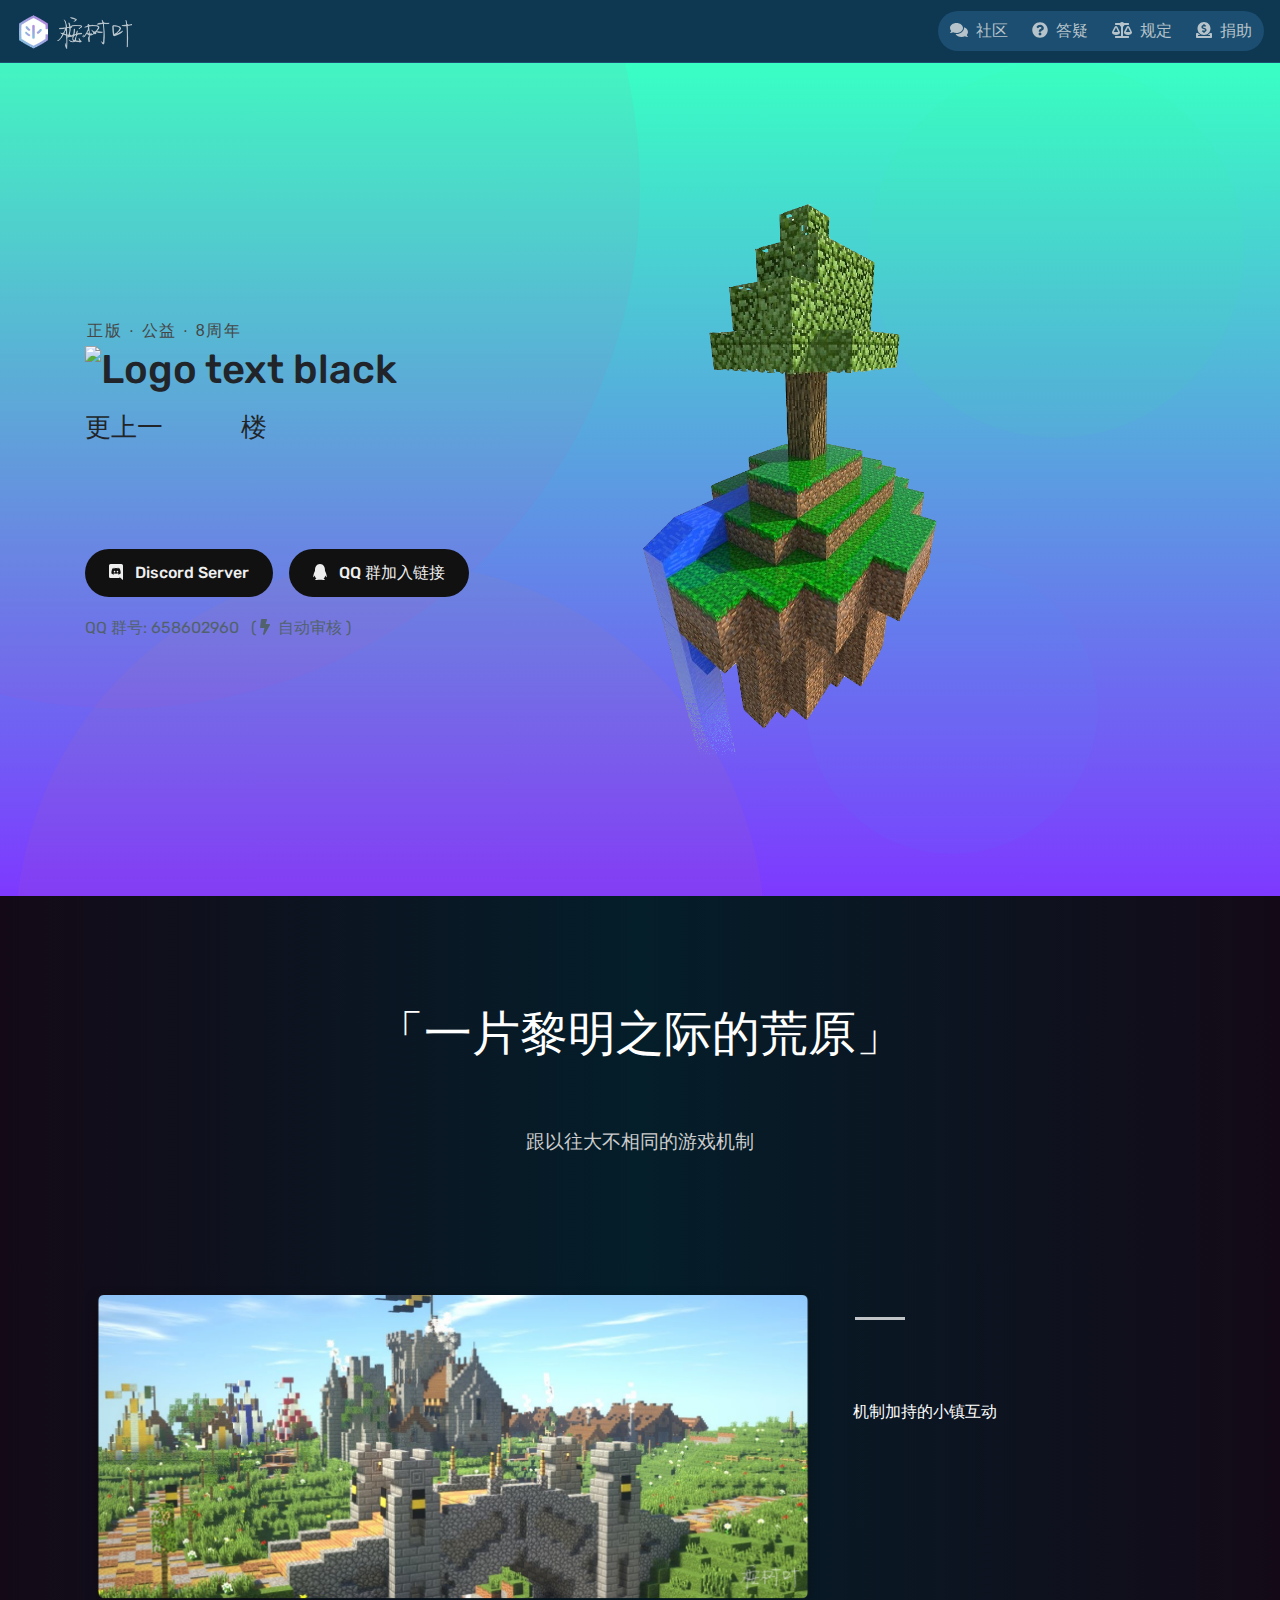
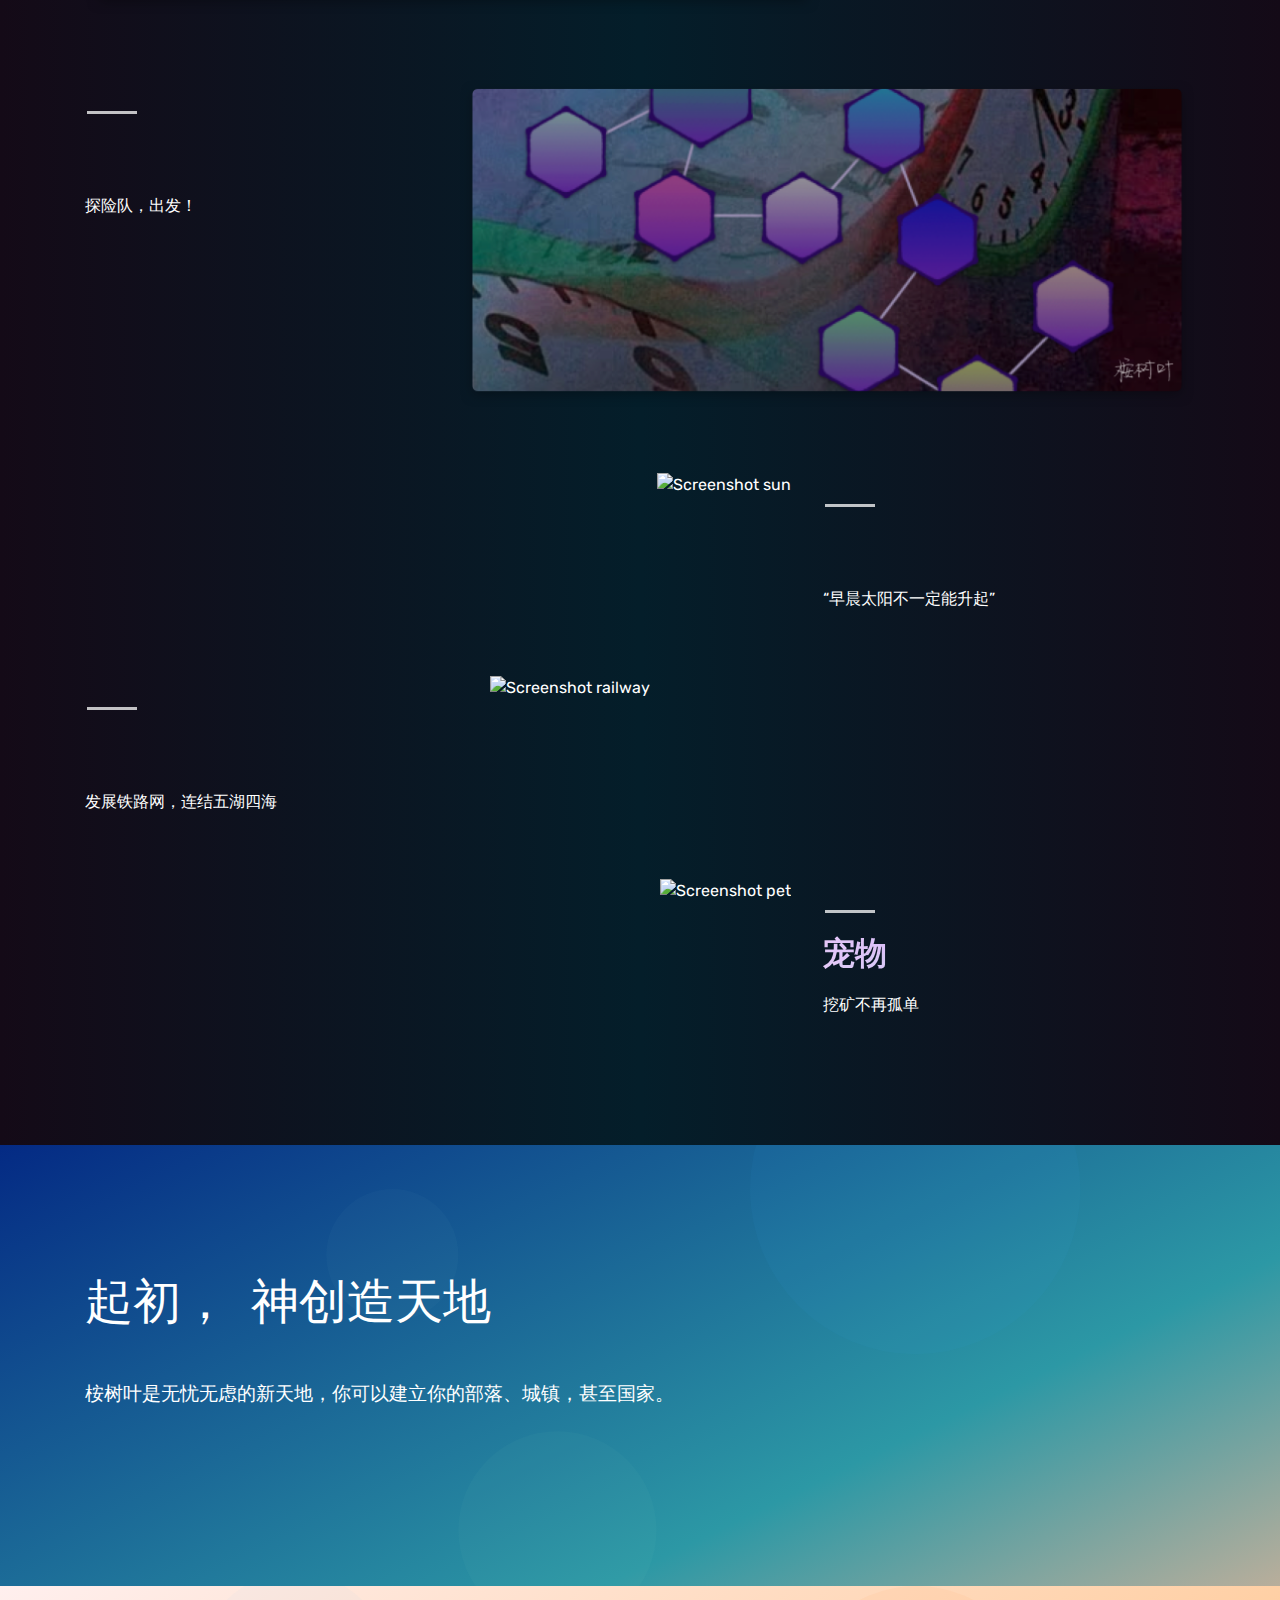
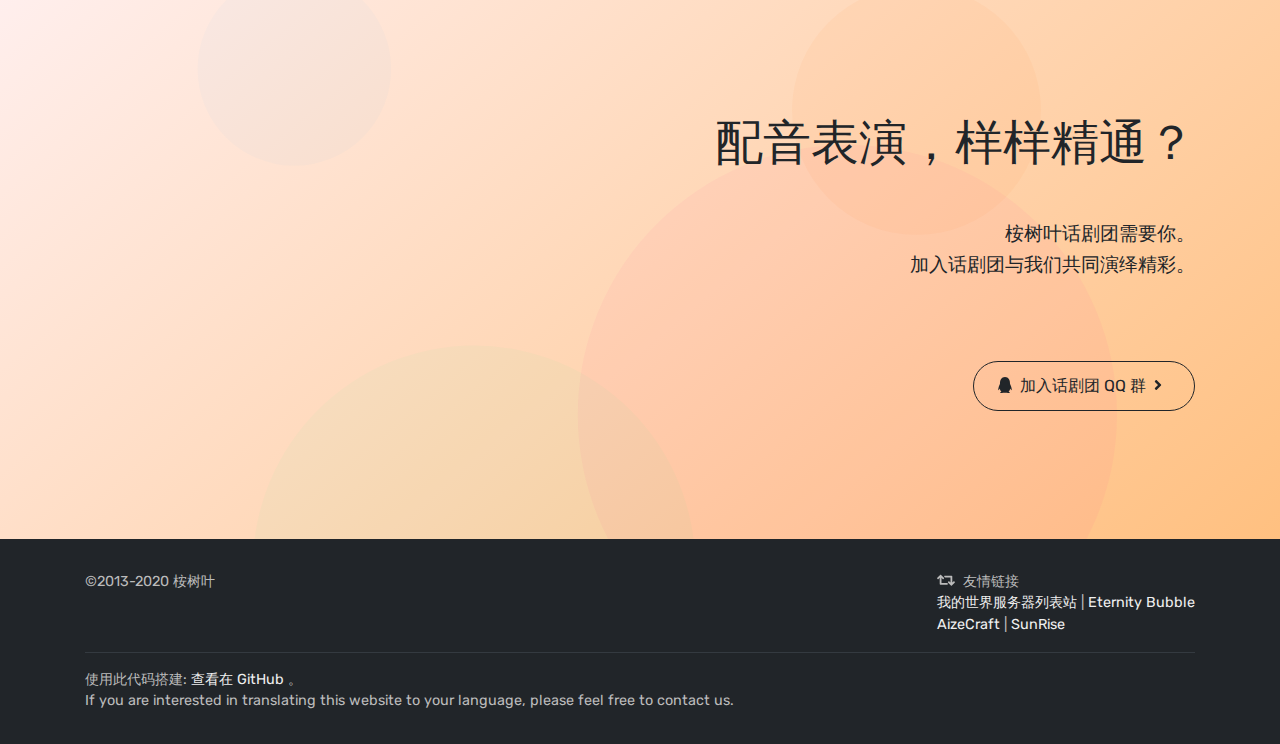
==== index.html @ e13bf334 "Y8S1" ====
<!DOCTYPE html><html><head><meta content="text/html; charset=UTF-8" http-equiv="Content-Type" /><meta charset="utf-8" /><meta content="ie=edge" http-equiv="x-ua-compatible" /><meta content="width=device-width, initial-scale=1, shrink-to-fit=no" name="viewport" /><title>桉树叶Minecraft服务器 - 地球OL - 科技|魔法|生存|正版|公益|老牌</title><link href="https://fonts.loli.net/css?family=Rubik:400,500,700&amp;subset=latin-ext" rel="stylesheet" /><link href="/site.css" rel="stylesheet" /><script src="/assets/javascripts/site.js"></script></head><body class="index"><div id="header"><nav class="navbar navbar-light navbar-expand-sm"><a href="/" class="navbar-brand"><img src="/images/logo_and_text_64.png" alt="Home" /></a><button aria-controls="navbarSupportedContent" aria-expanded="false" aria-label="Toggle navigation" class="navbar-toggler" data-target="#navbarSupportedContent" data-toggle="collapse" type="button"><span class="fas fa-bars"></span></button><div class="collapse navbar-collapse" id="navbarSupportedContent"><ul class="navbar-nav ml-auto"><li class="nav-item"><a href="https://club.eumc.cc/" class="nav-link stressed left"><span class="fas fa-comments"></span>社区</a></li><li class="nav-item"><a href="/help" class="nav-link stressed middle"><span class="fas fa-question-circle"></span>答疑</a></li><li class="nav-item"><a href="/rules" class="nav-link stressed middle"><span class="fas fa-balance-scale"></span>规定</a></li><li class="nav-item"><a href="/donate" class="nav-link stressed right"><span class="fas fa-donate"></span>捐助</a></li></ul></div></nav></div><div id="main"><section class="title"><div class="background"><svg height="100%" viewBox="0 0 1200 800" width="100%"><circle cx="100" cy="120" fill="#ff4294" fill-opacity="0.05" r="500"></circle><circle cx="900" cy="620" fill="#42b0ff" fill-opacity="0.05" r="140"></circle><circle cx="360" cy="840" fill="#ff9142" fill-opacity="0.05" r="360"></circle><circle cx="1000" cy="180" fill="#42ff91" fill-opacity="0.05" r="180"></circle></svg></div><div class="container position-relative"><div class="sample-image"><img src="/images/tree_island.png" alt="图片仅供参考" /></div><div class="small-headline">正版 · 公益 · 8周年</div><h1><img src="/images/logo_text_black.png" width="22%" height="22%" alt="Logo text black" /></h1><p class="sub-headline">更上一<span class="subtitle">「层」</span>楼<br /><span class="subtitle2">令人耳目一新的新世界</span></p><div class="buttons"><a href="https://discord.gg/MwNkXA3" class="dl-btn discord"><span class="fab fa-discord"></span>&nbsp;Discord Server</a><a href="https://jq.qq.com/?_wv=1027&amp;k=5ych0dH" class="dl-btn qq"><span class="fab fa-qq"></span>&nbsp;QQ 群加入链接</a></div><p class="information">QQ 群号: 658602960 &nbsp;&nbsp;(&nbsp;<span class="fas fa-bolt"></span>自动审核&nbsp;)</p></div></section><section class="highlight highlight--feature"><div class="container"><h2>「一片黎明之际的荒原」</h2><p>跟以往大不相同的游戏机制</p><div class="highlight-features"><div class="item item--Pet reversed"><div class="right"><div class="decoration-line"></div><div class="item-name bg-5">城镇文明</div><div class="item-desc">机制加持的小镇互动</div></div><div class="left"><div class="item-img"><img src="/images/Screenshot_Township.png" width="800" alt="Screenshot township" /></div></div></div><div class="item item--TimeZone"><div class="left"><div class="decoration-line"></div><div class="item-name bg-1">层层递进</div><div class="item-desc">探险队，出发！</div></div><div class="right"><div class="item-img"><img src="/images/Screenshot_Layers.png" width="800" alt="Screenshot layers" /></div></div></div><div class="item item--MagicSlimeFun reversed"><div class="right"><div class="decoration-line"></div><div class="item-name bg-4">乱纪元</div><div class="item-desc">“早晨太阳不一定能升起”</div></div><div class="left"><div class="item-img"><img src="/images/Screenshot_Sun.png" width="800" alt="Screenshot sun" /></div></div></div><div class="item item--Railway"><div class="left"><div class="decoration-line"></div><div class="item-name bg-3">交通</div><div class="item-desc">发展铁路网，连结五湖四海</div></div><div class="right"><div class="item-img"><img src="/images/Screenshot_Railway.png" width="800" alt="Screenshot railway" /></div></div></div><div class="item item--Builder reversed"><div class="right"><div class="decoration-line"></div><div class="item-name bg-7">宠物</div><div class="item-desc">挖矿不再孤单</div></div><div class="left"><div class="item-img"><img src="/images/Screenshot_Pet.png" width="800" alt="Screenshot pet" /></div></div></div></div></div></section><section class="highlight highlight--freedom"><div class="background"><svg height="100%" viewBox="0 0 1200 800" width="100%"><circle cx="150" cy="200" fill="#99e1d0" fill-opacity="0.03" r="120"></circle><circle cx="450" cy="700" fill="#99e1d0" fill-opacity="0.04" r="180"></circle><circle cx="1100" cy="80" fill="#42b0ff" fill-opacity="0.05" r="300"></circle></svg></div><div class="container"><div class="content"><h2>起初，&nbsp;&nbsp;神创造天地</h2><p>桉树叶是无忧无虑的新天地，你可以建立你的部落、城镇，甚至国家。</p></div></div></section><section class="highlight highlight--active"><div class="background"><svg height="100%" viewBox="0 0 1200 800" width="100%"><circle cx="100" cy="120" fill="#42b1ff" fill-opacity="0.03" r="140"></circle><circle cx="360" cy="840" fill="#33ff91" fill-opacity="0.04" r="320"></circle><circle cx="900" cy="620" fill="#ff3294" fill-opacity="0.05" r="390"></circle><circle cx="1000" cy="180" fill="#ff9030" fill-opacity="0.06" r="180"></circle></svg></div><div class="container"><div class="content"><h2>配音表演，样样精通？</h2><p>桉树叶话剧团需要你。<br />加入话剧团与我们共同演绎精彩。</p><a href="https://jq.qq.com/?_wv=1027&amp;k=5EUY5FW" class="highlight-link"><span class="fab fa-qq"></span><span class="mr-2">加入话剧团 QQ 群</span><span class="fa fa-angle-right"></span></a></div></div></section><footer><div class="container"><div class="contact mb-2 d-flex justify-content-between"><div class="left"><span>&copy;2013-2020 桉树叶</span></div><div class="right"><span class="fas fa-retweet"></span><span>友情链接</span><br /><a href="https://mclists.cn/">我的世界服务器列表站</a>&nbsp|&nbsp<a href="https://mcebs.cc/">Eternity Bubble</a><br /><a href="https://www.aizecraft.cn/">AizeCraft</a>&nbsp|&nbsp<a href="https://dreaming.red">SunRise</a></div></div><hr /><div class="source">使用此代码搭建:&nbsp;<a href="https://github.com/iina/iina-website">查看在 GitHub</a>&nbsp。</div><div class="contribute">If you are interested in translating this website to your language, please feel free to contact us.</div></div></footer></div></body></html>
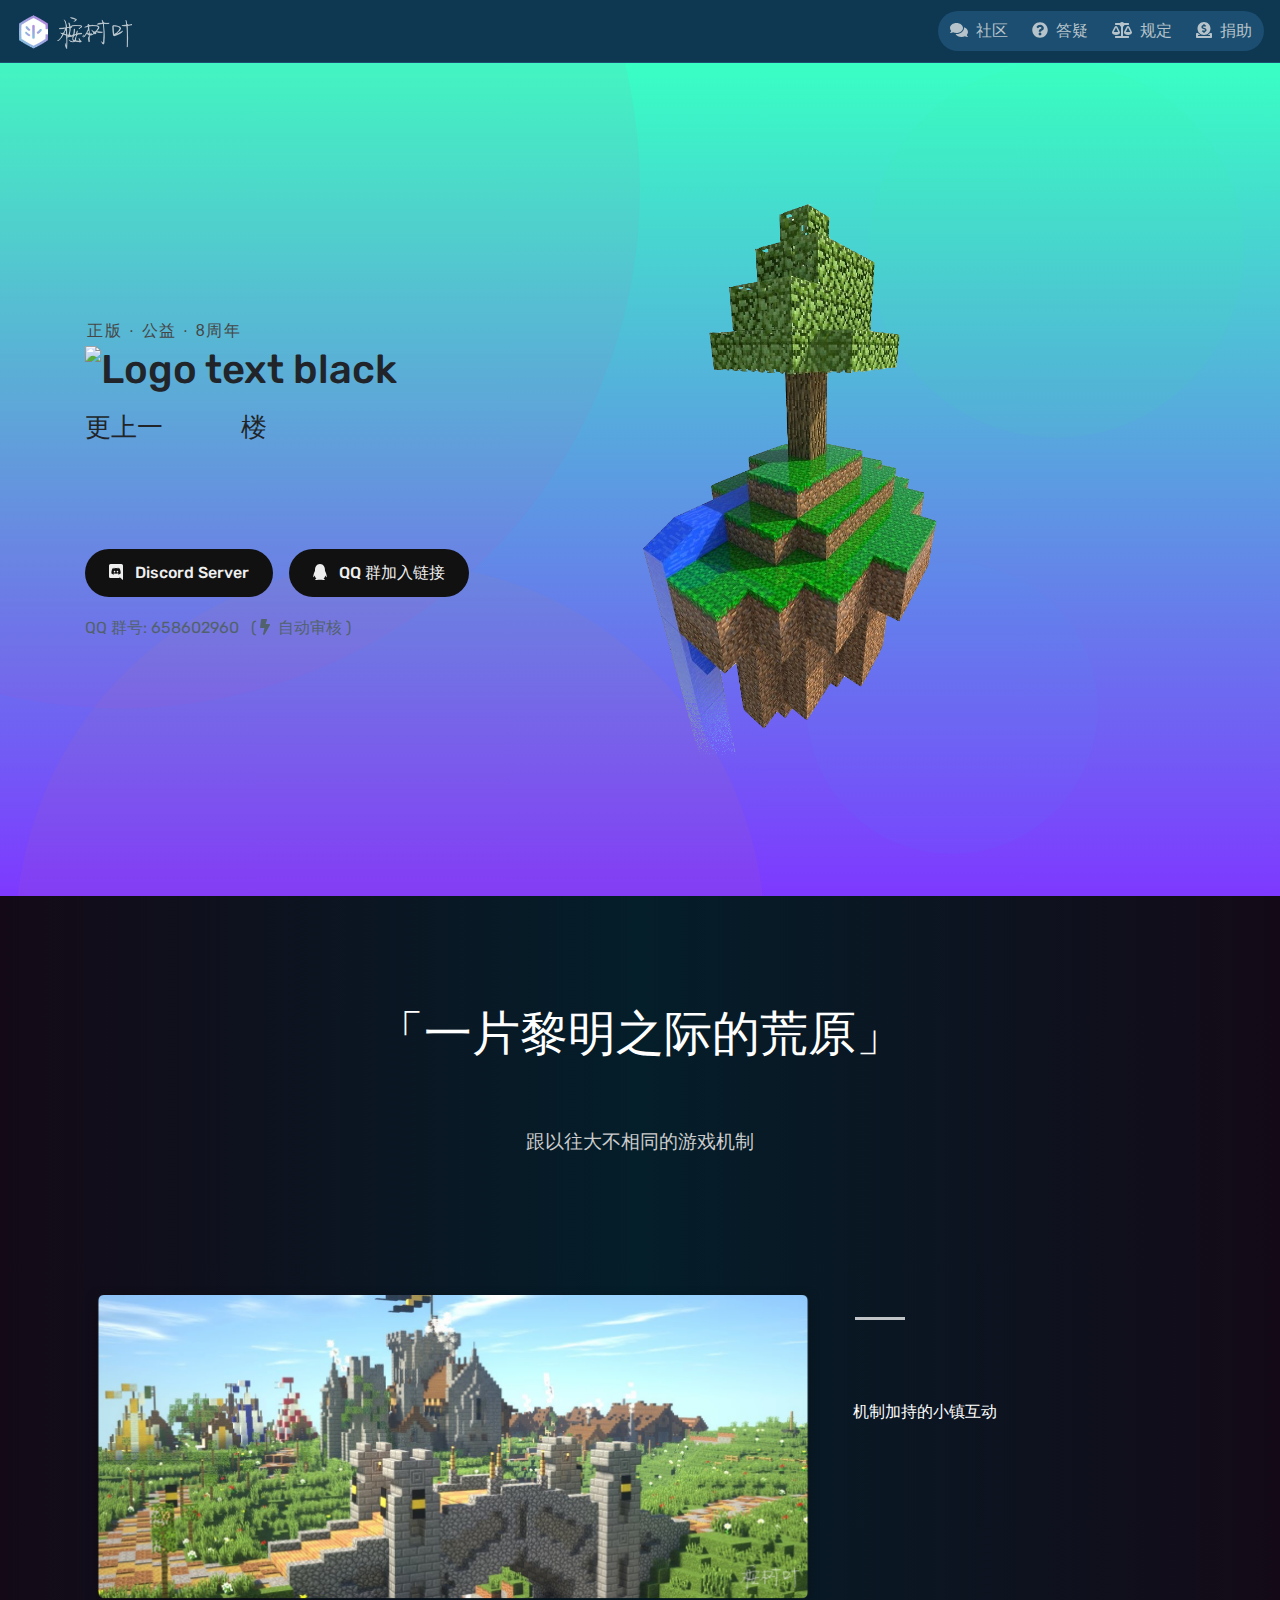
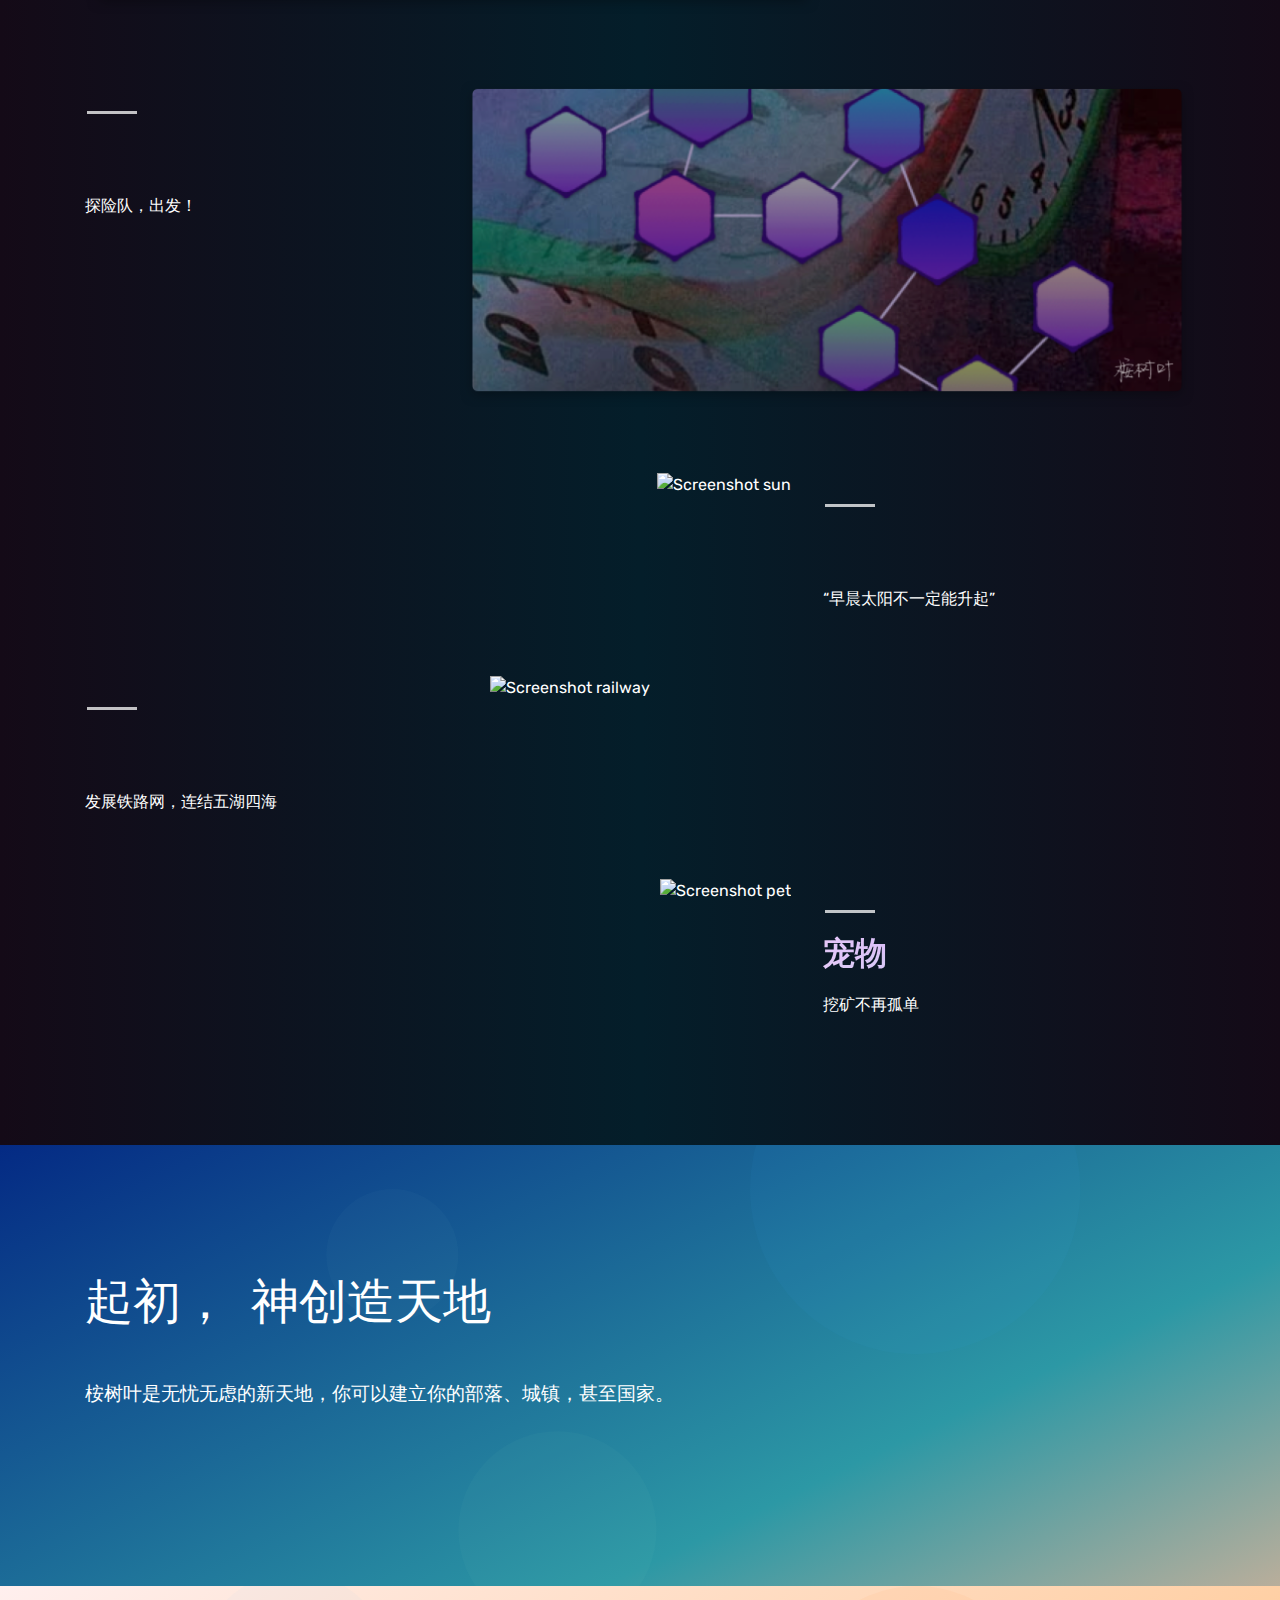
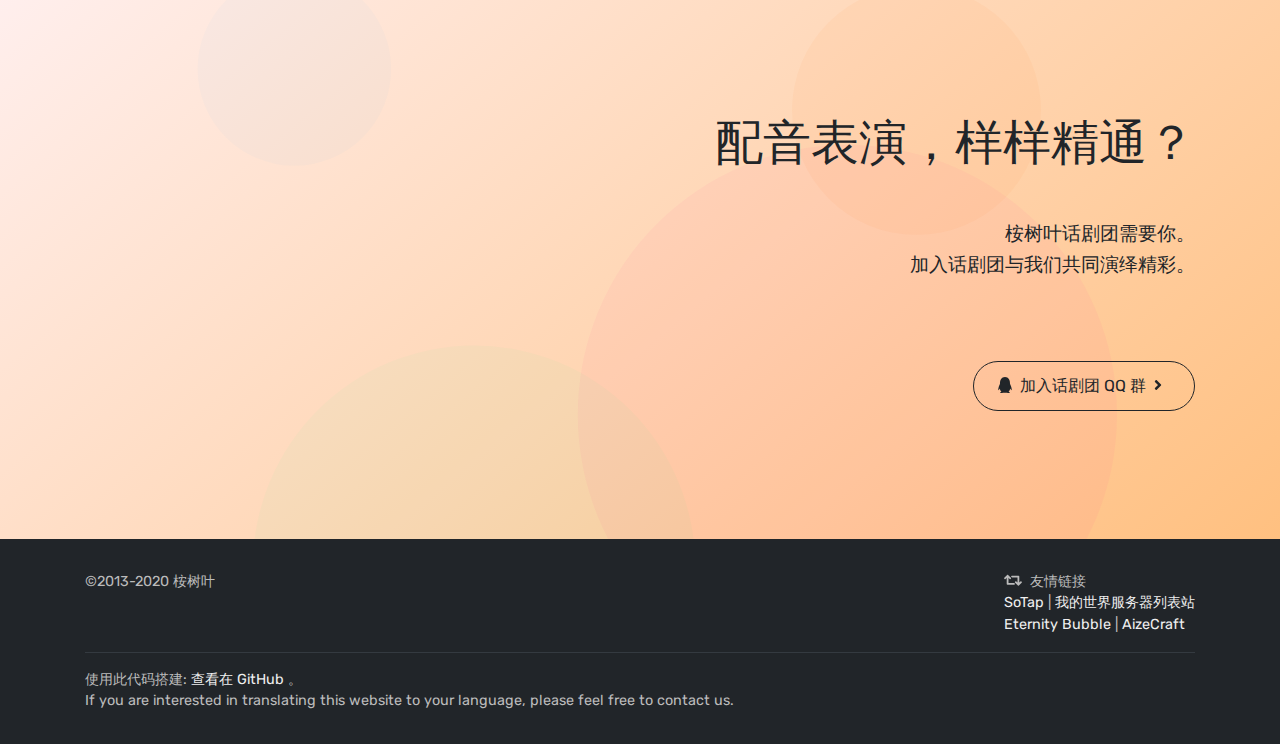
==== commit 5070ba2c: "Update footer" ====
--- a/index.html
+++ b/index.html
@@ -1 +1 @@
-<!DOCTYPE html><html><head><meta content="text/html; charset=UTF-8" http-equiv="Content-Type" /><meta charset="utf-8" /><meta content="ie=edge" http-equiv="x-ua-compatible" /><meta content="width=device-width, initial-scale=1, shrink-to-fit=no" name="viewport" /><title>桉树叶Minecraft服务器 - 地球OL - 科技|魔法|生存|正版|公益|老牌</title><link href="https://fonts.loli.net/css?family=Rubik:400,500,700&amp;subset=latin-ext" rel="stylesheet" /><link href="/site.css" rel="stylesheet" /><script src="/assets/javascripts/site.js"></script></head><body class="index"><div id="header"><nav class="navbar navbar-light navbar-expand-sm"><a href="/" class="navbar-brand"><img src="/images/logo_and_text_64.png" alt="Home" /></a><button aria-controls="navbarSupportedContent" aria-expanded="false" aria-label="Toggle navigation" class="navbar-toggler" data-target="#navbarSupportedContent" data-toggle="collapse" type="button"><span class="fas fa-bars"></span></button><div class="collapse navbar-collapse" id="navbarSupportedContent"><ul class="navbar-nav ml-auto"><li class="nav-item"><a href="https://club.eumc.cc/" class="nav-link stressed left"><span class="fas fa-comments"></span>社区</a></li><li class="nav-item"><a href="/help" class="nav-link stressed middle"><span class="fas fa-question-circle"></span>答疑</a></li><li class="nav-item"><a href="/rules" class="nav-link stressed middle"><span class="fas fa-balance-scale"></span>规定</a></li><li class="nav-item"><a href="/donate" class="nav-link stressed right"><span class="fas fa-donate"></span>捐助</a></li></ul></div></nav></div><div id="main"><section class="title"><div class="background"><svg height="100%" viewBox="0 0 1200 800" width="100%"><circle cx="100" cy="120" fill="#ff4294" fill-opacity="0.05" r="500"></circle><circle cx="900" cy="620" fill="#42b0ff" fill-opacity="0.05" r="140"></circle><circle cx="360" cy="840" fill="#ff9142" fill-opacity="0.05" r="360"></circle><circle cx="1000" cy="180" fill="#42ff91" fill-opacity="0.05" r="180"></circle></svg></div><div class="container position-relative"><div class="sample-image"><img src="/images/tree_island.png" alt="图片仅供参考" /></div><div class="small-headline">正版 · 公益 · 8周年</div><h1><img src="/images/logo_text_black.png" width="22%" height="22%" alt="Logo text black" /></h1><p class="sub-headline">更上一<span class="subtitle">「层」</span>楼<br /><span class="subtitle2">令人耳目一新的新世界</span></p><div class="buttons"><a href="https://discord.gg/MwNkXA3" class="dl-btn discord"><span class="fab fa-discord"></span>&nbsp;Discord Server</a><a href="https://jq.qq.com/?_wv=1027&amp;k=5ych0dH" class="dl-btn qq"><span class="fab fa-qq"></span>&nbsp;QQ 群加入链接</a></div><p class="information">QQ 群号: 658602960 &nbsp;&nbsp;(&nbsp;<span class="fas fa-bolt"></span>自动审核&nbsp;)</p></div></section><section class="highlight highlight--feature"><div class="container"><h2>「一片黎明之际的荒原」</h2><p>跟以往大不相同的游戏机制</p><div class="highlight-features"><div class="item item--Pet reversed"><div class="right"><div class="decoration-line"></div><div class="item-name bg-5">城镇文明</div><div class="item-desc">机制加持的小镇互动</div></div><div class="left"><div class="item-img"><img src="/images/Screenshot_Township.png" width="800" alt="Screenshot township" /></div></div></div><div class="item item--TimeZone"><div class="left"><div class="decoration-line"></div><div class="item-name bg-1">层层递进</div><div class="item-desc">探险队，出发！</div></div><div class="right"><div class="item-img"><img src="/images/Screenshot_Layers.png" width="800" alt="Screenshot layers" /></div></div></div><div class="item item--MagicSlimeFun reversed"><div class="right"><div class="decoration-line"></div><div class="item-name bg-4">乱纪元</div><div class="item-desc">“早晨太阳不一定能升起”</div></div><div class="left"><div class="item-img"><img src="/images/Screenshot_Sun.png" width="800" alt="Screenshot sun" /></div></div></div><div class="item item--Railway"><div class="left"><div class="decoration-line"></div><div class="item-name bg-3">交通</div><div class="item-desc">发展铁路网，连结五湖四海</div></div><div class="right"><div class="item-img"><img src="/images/Screenshot_Railway.png" width="800" alt="Screenshot railway" /></div></div></div><div class="item item--Builder reversed"><div class="right"><div class="decoration-line"></div><div class="item-name bg-7">宠物</div><div class="item-desc">挖矿不再孤单</div></div><div class="left"><div class="item-img"><img src="/images/Screenshot_Pet.png" width="800" alt="Screenshot pet" /></div></div></div></div></div></section><section class="highlight highlight--freedom"><div class="background"><svg height="100%" viewBox="0 0 1200 800" width="100%"><circle cx="150" cy="200" fill="#99e1d0" fill-opacity="0.03" r="120"></circle><circle cx="450" cy="700" fill="#99e1d0" fill-opacity="0.04" r="180"></circle><circle cx="1100" cy="80" fill="#42b0ff" fill-opacity="0.05" r="300"></circle></svg></div><div class="container"><div class="content"><h2>起初，&nbsp;&nbsp;神创造天地</h2><p>桉树叶是无忧无虑的新天地，你可以建立你的部落、城镇，甚至国家。</p></div></div></section><section class="highlight highlight--active"><div class="background"><svg height="100%" viewBox="0 0 1200 800" width="100%"><circle cx="100" cy="120" fill="#42b1ff" fill-opacity="0.03" r="140"></circle><circle cx="360" cy="840" fill="#33ff91" fill-opacity="0.04" r="320"></circle><circle cx="900" cy="620" fill="#ff3294" fill-opacity="0.05" r="390"></circle><circle cx="1000" cy="180" fill="#ff9030" fill-opacity="0.06" r="180"></circle></svg></div><div class="container"><div class="content"><h2>配音表演，样样精通？</h2><p>桉树叶话剧团需要你。<br />加入话剧团与我们共同演绎精彩。</p><a href="https://jq.qq.com/?_wv=1027&amp;k=5EUY5FW" class="highlight-link"><span class="fab fa-qq"></span><span class="mr-2">加入话剧团 QQ 群</span><span class="fa fa-angle-right"></span></a></div></div></section><footer><div class="container"><div class="contact mb-2 d-flex justify-content-between"><div class="left"><span>&copy;2013-2020 桉树叶</span></div><div class="right"><span class="fas fa-retweet"></span><span>友情链接</span><br /><a href="https://mclists.cn/">我的世界服务器列表站</a>&nbsp|&nbsp<a href="https://mcebs.cc/">Eternity Bubble</a><br /><a href="https://www.aizecraft.cn/">AizeCraft</a>&nbsp|&nbsp<a href="https://dreaming.red">SunRise</a></div></div><hr /><div class="source">使用此代码搭建:&nbsp;<a href="https://github.com/iina/iina-website">查看在 GitHub</a>&nbsp。</div><div class="contribute">If you are interested in translating this website to your language, please feel free to contact us.</div></div></footer></div></body></html>+<!DOCTYPE html><html><head><meta content="text/html; charset=UTF-8" http-equiv="Content-Type" /><meta charset="utf-8" /><meta content="ie=edge" http-equiv="x-ua-compatible" /><meta content="width=device-width, initial-scale=1, shrink-to-fit=no" name="viewport" /><title>桉树叶Minecraft服务器 - 更上一「层」楼 - 城镇|生存|正版|公益|老牌</title><link href="https://fonts.loli.net/css?family=Rubik:400,500,700&amp;subset=latin-ext" rel="stylesheet" /><link href="/site.css" rel="stylesheet" /><script src="/assets/javascripts/site.js"></script></head><body class="index"><div id="header"><nav class="navbar navbar-light navbar-expand-sm"><a href="/" class="navbar-brand"><img src="/images/logo_and_text_64.png" alt="Home" /></a><button aria-controls="navbarSupportedContent" aria-expanded="false" aria-label="Toggle navigation" class="navbar-toggler" data-target="#navbarSupportedContent" data-toggle="collapse" type="button"><span class="fas fa-bars"></span></button><div class="collapse navbar-collapse" id="navbarSupportedContent"><ul class="navbar-nav ml-auto"><li class="nav-item"><a href="https://club.eumc.cc/" class="nav-link stressed left"><span class="fas fa-comments"></span>社区</a></li><li class="nav-item"><a href="/help" class="nav-link stressed middle"><span class="fas fa-question-circle"></span>答疑</a></li><li class="nav-item"><a href="/rules" class="nav-link stressed middle"><span class="fas fa-balance-scale"></span>规定</a></li><li class="nav-item"><a href="/donate" class="nav-link stressed right"><span class="fas fa-donate"></span>捐助</a></li></ul></div></nav></div><div id="main"><section class="title"><div class="background"><svg height="100%" viewBox="0 0 1200 800" width="100%"><circle cx="100" cy="120" fill="#ff4294" fill-opacity="0.05" r="500"></circle><circle cx="900" cy="620" fill="#42b0ff" fill-opacity="0.05" r="140"></circle><circle cx="360" cy="840" fill="#ff9142" fill-opacity="0.05" r="360"></circle><circle cx="1000" cy="180" fill="#42ff91" fill-opacity="0.05" r="180"></circle></svg></div><div class="container position-relative"><div class="sample-image"><img src="/images/tree_island.png" alt="图片仅供参考" /></div><div class="small-headline">正版 · 公益 · 8周年</div><h1><img src="/images/logo_text_black.png" width="22%" height="22%" alt="Logo text black" /></h1><p class="sub-headline">更上一<span class="subtitle">「层」</span>楼<br /><span class="subtitle2">令人耳目一新的新世界</span></p><div class="buttons"><a href="https://discord.gg/MwNkXA3" class="dl-btn discord"><span class="fab fa-discord"></span>&nbsp;Discord Server</a><a href="https://jq.qq.com/?_wv=1027&amp;k=5ych0dH" class="dl-btn qq"><span class="fab fa-qq"></span>&nbsp;QQ 群加入链接</a></div><p class="information">QQ 群号: 658602960 &nbsp;&nbsp;(&nbsp;<span class="fas fa-bolt"></span>自动审核&nbsp;)</p></div></section><section class="highlight highlight--feature"><div class="container"><h2>「一片黎明之际的荒原」</h2><p>跟以往大不相同的游戏机制</p><div class="highlight-features"><div class="item item--Pet reversed"><div class="right"><div class="decoration-line"></div><div class="item-name bg-5">城镇文明</div><div class="item-desc">机制加持的小镇互动</div></div><div class="left"><div class="item-img"><img src="/images/Screenshot_Township.png" width="800" alt="Screenshot township" /></div></div></div><div class="item item--TimeZone"><div class="left"><div class="decoration-line"></div><div class="item-name bg-1">层层递进</div><div class="item-desc">探险队，出发！</div></div><div class="right"><div class="item-img"><img src="/images/Screenshot_Layers.png" width="800" alt="Screenshot layers" /></div></div></div><div class="item item--MagicSlimeFun reversed"><div class="right"><div class="decoration-line"></div><div class="item-name bg-4">乱纪元</div><div class="item-desc">“早晨太阳不一定能升起”</div></div><div class="left"><div class="item-img"><img src="/images/Screenshot_Sun.png" width="800" alt="Screenshot sun" /></div></div></div><div class="item item--Railway"><div class="left"><div class="decoration-line"></div><div class="item-name bg-3">交通</div><div class="item-desc">发展铁路网，连结五湖四海</div></div><div class="right"><div class="item-img"><img src="/images/Screenshot_Railway.png" width="800" alt="Screenshot railway" /></div></div></div><div class="item item--Builder reversed"><div class="right"><div class="decoration-line"></div><div class="item-name bg-7">宠物</div><div class="item-desc">挖矿不再孤单</div></div><div class="left"><div class="item-img"><img src="/images/Screenshot_Pet.png" width="800" alt="Screenshot pet" /></div></div></div></div></div></section><section class="highlight highlight--freedom"><div class="background"><svg height="100%" viewBox="0 0 1200 800" width="100%"><circle cx="150" cy="200" fill="#99e1d0" fill-opacity="0.03" r="120"></circle><circle cx="450" cy="700" fill="#99e1d0" fill-opacity="0.04" r="180"></circle><circle cx="1100" cy="80" fill="#42b0ff" fill-opacity="0.05" r="300"></circle></svg></div><div class="container"><div class="content"><h2>起初，&nbsp;&nbsp;神创造天地</h2><p>桉树叶是无忧无虑的新天地，你可以建立你的部落、城镇，甚至国家。</p></div></div></section><section class="highlight highlight--active"><div class="background"><svg height="100%" viewBox="0 0 1200 800" width="100%"><circle cx="100" cy="120" fill="#42b1ff" fill-opacity="0.03" r="140"></circle><circle cx="360" cy="840" fill="#33ff91" fill-opacity="0.04" r="320"></circle><circle cx="900" cy="620" fill="#ff3294" fill-opacity="0.05" r="390"></circle><circle cx="1000" cy="180" fill="#ff9030" fill-opacity="0.06" r="180"></circle></svg></div><div class="container"><div class="content"><h2>配音表演，样样精通？</h2><p>桉树叶话剧团需要你。<br />加入话剧团与我们共同演绎精彩。</p><a href="https://jq.qq.com/?_wv=1027&amp;k=5EUY5FW" class="highlight-link"><span class="fab fa-qq"></span><span class="mr-2">加入话剧团 QQ 群</span><span class="fa fa-angle-right"></span></a></div></div></section><footer><div class="container"><div class="contact mb-2 d-flex justify-content-between"><div class="left"><span>&copy;2013-2020 桉树叶</span></div><div class="right"><span class="fas fa-retweet"></span><span>友情链接</span><br /><a href="https://sotap.org/">SoTap</a>&nbsp|&nbsp<a href="https://mclists.cn/">我的世界服务器列表站</a><br /><a href="https://mcebs.cc/">Eternity Bubble</a>&nbsp|&nbsp<a href="https://www.aizecraft.cn/">AizeCraft</a></div></div><hr /><div class="source">使用此代码搭建:&nbsp;<a href="https://github.com/iina/iina-website">查看在 GitHub</a>&nbsp。</div><div class="contribute">If you are interested in translating this website to your language, please feel free to contact us.</div></div></footer></div></body></html>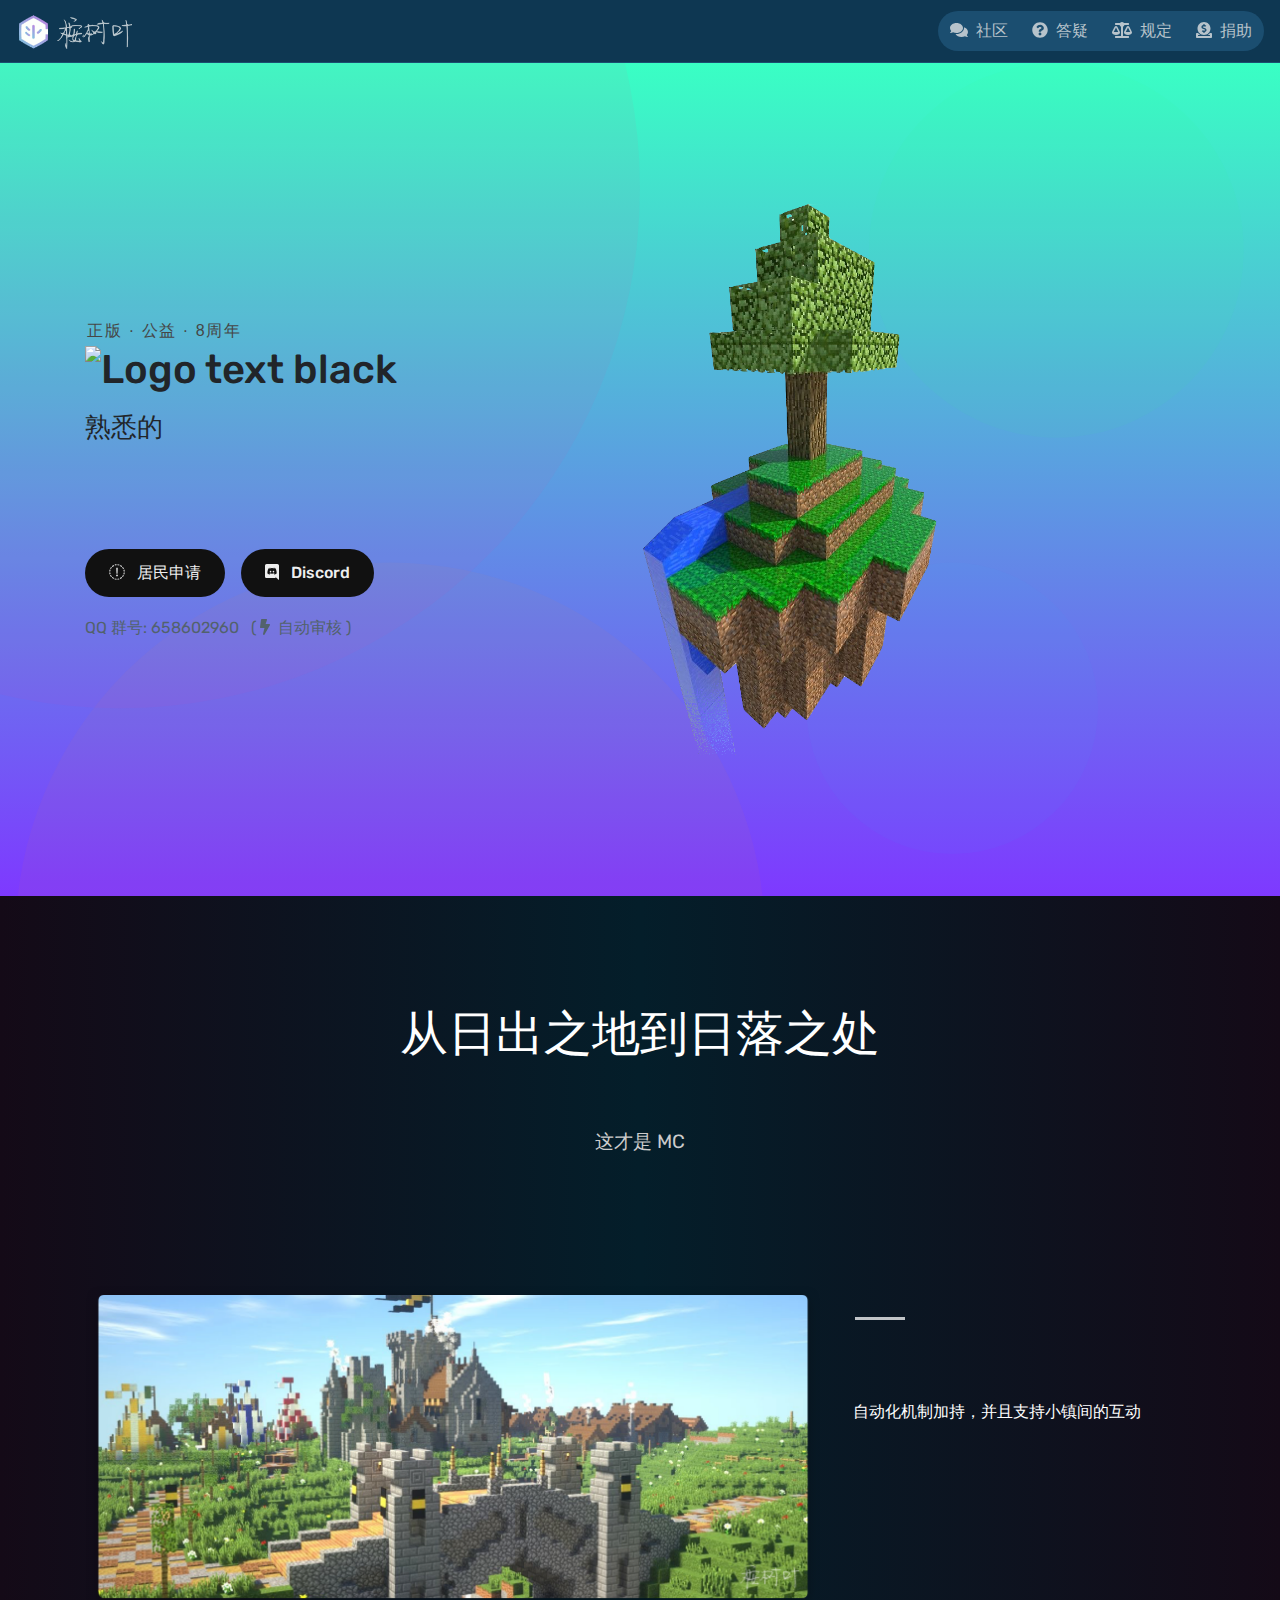
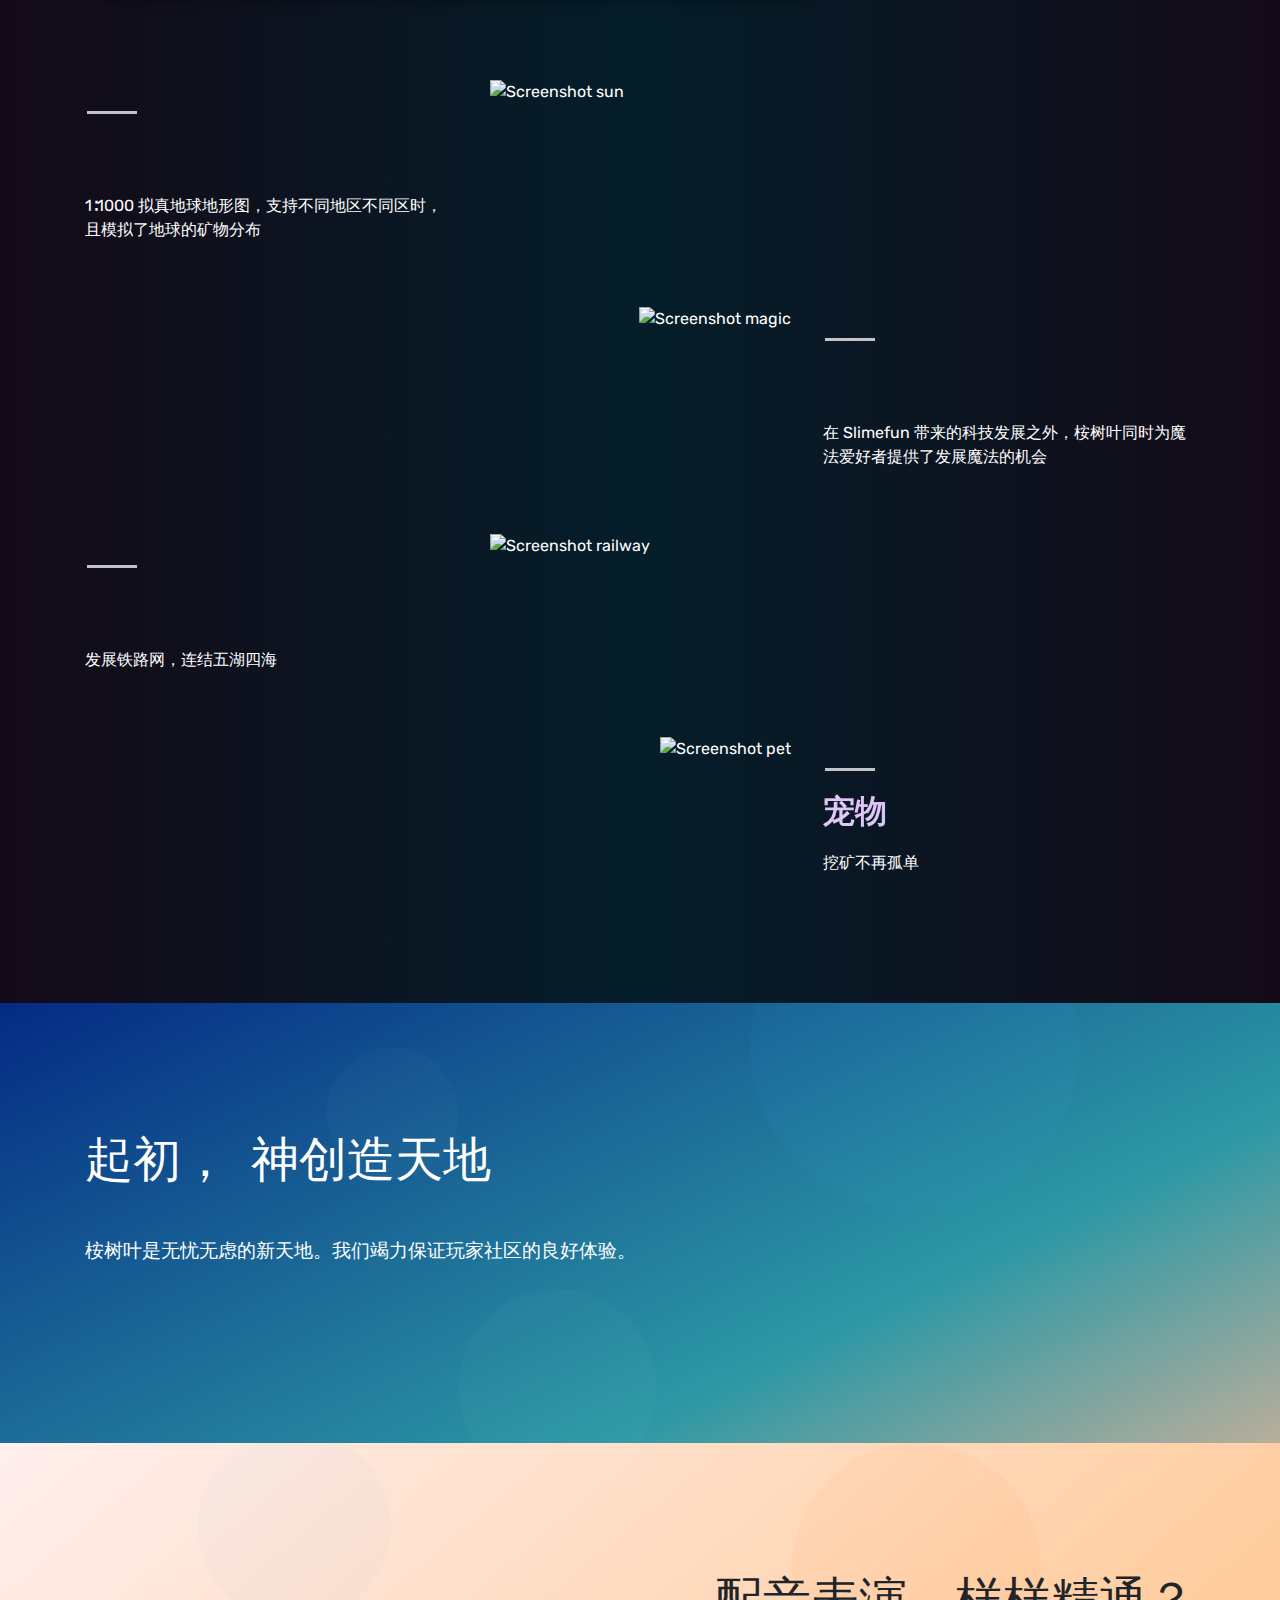
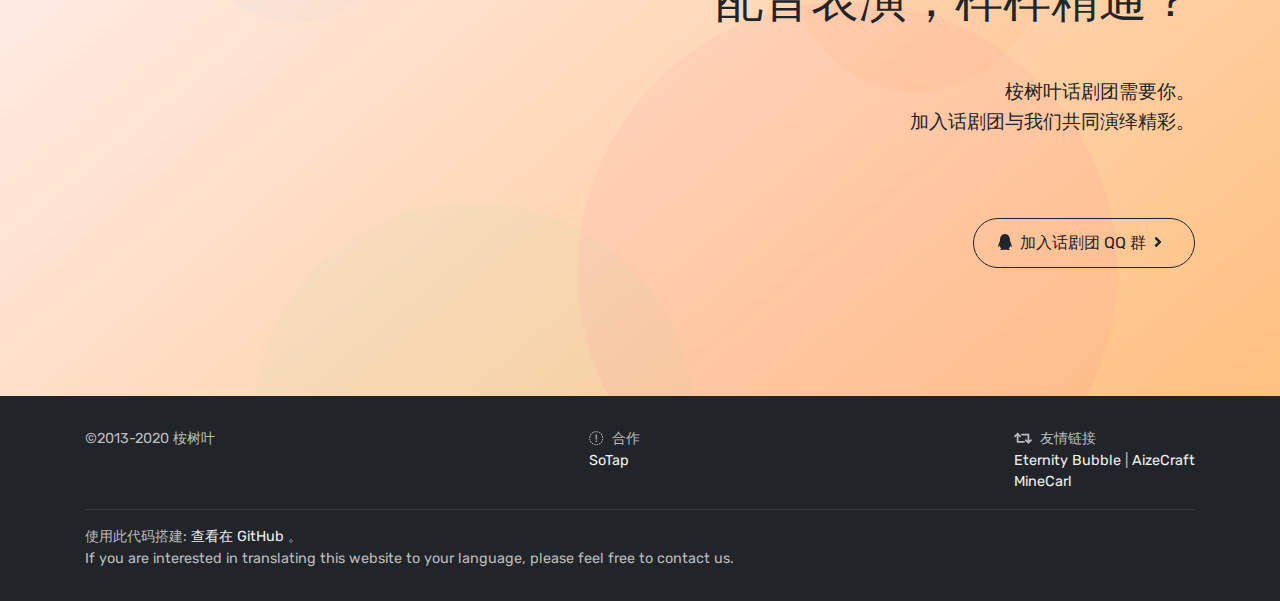
==== commit 56350250: "Update rules" ====
--- a/index.html
+++ b/index.html
@@ -1 +1 @@
-<!DOCTYPE html><html><head><meta content="text/html; charset=UTF-8" http-equiv="Content-Type" /><meta charset="utf-8" /><meta content="ie=edge" http-equiv="x-ua-compatible" /><meta content="width=device-width, initial-scale=1, shrink-to-fit=no" name="viewport" /><title>桉树叶Minecraft服务器 - 更上一「层」楼 - 城镇|生存|正版|公益|老牌</title><link href="https://fonts.loli.net/css?family=Rubik:400,500,700&amp;subset=latin-ext" rel="stylesheet" /><link href="/site.css" rel="stylesheet" /><script src="/assets/javascripts/site.js"></script></head><body class="index"><div id="header"><nav class="navbar navbar-light navbar-expand-sm"><a href="/" class="navbar-brand"><img src="/images/logo_and_text_64.png" alt="Home" /></a><button aria-controls="navbarSupportedContent" aria-expanded="false" aria-label="Toggle navigation" class="navbar-toggler" data-target="#navbarSupportedContent" data-toggle="collapse" type="button"><span class="fas fa-bars"></span></button><div class="collapse navbar-collapse" id="navbarSupportedContent"><ul class="navbar-nav ml-auto"><li class="nav-item"><a href="https://club.eumc.cc/" class="nav-link stressed left"><span class="fas fa-comments"></span>社区</a></li><li class="nav-item"><a href="/help" class="nav-link stressed middle"><span class="fas fa-question-circle"></span>答疑</a></li><li class="nav-item"><a href="/rules" class="nav-link stressed middle"><span class="fas fa-balance-scale"></span>规定</a></li><li class="nav-item"><a href="/donate" class="nav-link stressed right"><span class="fas fa-donate"></span>捐助</a></li></ul></div></nav></div><div id="main"><section class="title"><div class="background"><svg height="100%" viewBox="0 0 1200 800" width="100%"><circle cx="100" cy="120" fill="#ff4294" fill-opacity="0.05" r="500"></circle><circle cx="900" cy="620" fill="#42b0ff" fill-opacity="0.05" r="140"></circle><circle cx="360" cy="840" fill="#ff9142" fill-opacity="0.05" r="360"></circle><circle cx="1000" cy="180" fill="#42ff91" fill-opacity="0.05" r="180"></circle></svg></div><div class="container position-relative"><div class="sample-image"><img src="/images/tree_island.png" alt="图片仅供参考" /></div><div class="small-headline">正版 · 公益 · 8周年</div><h1><img src="/images/logo_text_black.png" width="22%" height="22%" alt="Logo text black" /></h1><p class="sub-headline">更上一<span class="subtitle">「层」</span>楼<br /><span class="subtitle2">令人耳目一新的新世界</span></p><div class="buttons"><a href="https://discord.gg/MwNkXA3" class="dl-btn discord"><span class="fab fa-discord"></span>&nbsp;Discord Server</a><a href="https://jq.qq.com/?_wv=1027&amp;k=5ych0dH" class="dl-btn qq"><span class="fab fa-qq"></span>&nbsp;QQ 群加入链接</a></div><p class="information">QQ 群号: 658602960 &nbsp;&nbsp;(&nbsp;<span class="fas fa-bolt"></span>自动审核&nbsp;)</p></div></section><section class="highlight highlight--feature"><div class="container"><h2>「一片黎明之际的荒原」</h2><p>跟以往大不相同的游戏机制</p><div class="highlight-features"><div class="item item--Pet reversed"><div class="right"><div class="decoration-line"></div><div class="item-name bg-5">城镇文明</div><div class="item-desc">机制加持的小镇互动</div></div><div class="left"><div class="item-img"><img src="/images/Screenshot_Township.png" width="800" alt="Screenshot township" /></div></div></div><div class="item item--TimeZone"><div class="left"><div class="decoration-line"></div><div class="item-name bg-1">层层递进</div><div class="item-desc">探险队，出发！</div></div><div class="right"><div class="item-img"><img src="/images/Screenshot_Layers.png" width="800" alt="Screenshot layers" /></div></div></div><div class="item item--MagicSlimeFun reversed"><div class="right"><div class="decoration-line"></div><div class="item-name bg-4">乱纪元</div><div class="item-desc">“早晨太阳不一定能升起”</div></div><div class="left"><div class="item-img"><img src="/images/Screenshot_Sun.png" width="800" alt="Screenshot sun" /></div></div></div><div class="item item--Railway"><div class="left"><div class="decoration-line"></div><div class="item-name bg-3">交通</div><div class="item-desc">发展铁路网，连结五湖四海</div></div><div class="right"><div class="item-img"><img src="/images/Screenshot_Railway.png" width="800" alt="Screenshot railway" /></div></div></div><div class="item item--Builder reversed"><div class="right"><div class="decoration-line"></div><div class="item-name bg-7">宠物</div><div class="item-desc">挖矿不再孤单</div></div><div class="left"><div class="item-img"><img src="/images/Screenshot_Pet.png" width="800" alt="Screenshot pet" /></div></div></div></div></div></section><section class="highlight highlight--freedom"><div class="background"><svg height="100%" viewBox="0 0 1200 800" width="100%"><circle cx="150" cy="200" fill="#99e1d0" fill-opacity="0.03" r="120"></circle><circle cx="450" cy="700" fill="#99e1d0" fill-opacity="0.04" r="180"></circle><circle cx="1100" cy="80" fill="#42b0ff" fill-opacity="0.05" r="300"></circle></svg></div><div class="container"><div class="content"><h2>起初，&nbsp;&nbsp;神创造天地</h2><p>桉树叶是无忧无虑的新天地，你可以建立你的部落、城镇，甚至国家。</p></div></div></section><section class="highlight highlight--active"><div class="background"><svg height="100%" viewBox="0 0 1200 800" width="100%"><circle cx="100" cy="120" fill="#42b1ff" fill-opacity="0.03" r="140"></circle><circle cx="360" cy="840" fill="#33ff91" fill-opacity="0.04" r="320"></circle><circle cx="900" cy="620" fill="#ff3294" fill-opacity="0.05" r="390"></circle><circle cx="1000" cy="180" fill="#ff9030" fill-opacity="0.06" r="180"></circle></svg></div><div class="container"><div class="content"><h2>配音表演，样样精通？</h2><p>桉树叶话剧团需要你。<br />加入话剧团与我们共同演绎精彩。</p><a href="https://jq.qq.com/?_wv=1027&amp;k=5EUY5FW" class="highlight-link"><span class="fab fa-qq"></span><span class="mr-2">加入话剧团 QQ 群</span><span class="fa fa-angle-right"></span></a></div></div></section><footer><div class="container"><div class="contact mb-2 d-flex justify-content-between"><div class="left"><span>&copy;2013-2020 桉树叶</span></div><div class="right"><span class="fas fa-retweet"></span><span>友情链接</span><br /><a href="https://sotap.org/">SoTap</a>&nbsp|&nbsp<a href="https://mclists.cn/">我的世界服务器列表站</a><br /><a href="https://mcebs.cc/">Eternity Bubble</a>&nbsp|&nbsp<a href="https://www.aizecraft.cn/">AizeCraft</a></div></div><hr /><div class="source">使用此代码搭建:&nbsp;<a href="https://github.com/iina/iina-website">查看在 GitHub</a>&nbsp。</div><div class="contribute">If you are interested in translating this website to your language, please feel free to contact us.</div></div></footer></div></body></html>+<!DOCTYPE html><html><head><meta content="text/html; charset=UTF-8" http-equiv="Content-Type" /><meta charset="utf-8" /><meta content="ie=edge" http-equiv="x-ua-compatible" /><meta content="width=device-width, initial-scale=1, shrink-to-fit=no" name="viewport" /><title>桉树叶Minecraft服务器 - 数字地球 - 城镇|魔法|科技|正版|公益|老牌</title><link href="https://fonts.loli.net/css?family=Rubik:400,500,700&amp;subset=latin-ext" rel="stylesheet" /><link href="/site.css" rel="stylesheet" /><script src="/assets/javascripts/site.js"></script></head><body class="index"><div id="header"><nav class="navbar navbar-light navbar-expand-sm"><a href="/" class="navbar-brand"><img src="/images/logo_and_text_64.png" alt="Home" /></a><button aria-controls="navbarSupportedContent" aria-expanded="false" aria-label="Toggle navigation" class="navbar-toggler" data-target="#navbarSupportedContent" data-toggle="collapse" type="button"><span class="fas fa-bars"></span></button><div class="collapse navbar-collapse" id="navbarSupportedContent"><ul class="navbar-nav ml-auto"><li class="nav-item"><a href="https://club.eumc.cc/" class="nav-link stressed left"><span class="fas fa-comments"></span>社区</a></li><li class="nav-item"><a href="/help" class="nav-link stressed middle"><span class="fas fa-question-circle"></span>答疑</a></li><li class="nav-item"><a href="/rules" class="nav-link stressed middle"><span class="fas fa-balance-scale"></span>规定</a></li><li class="nav-item"><a href="/donate" class="nav-link stressed right"><span class="fas fa-donate"></span>捐助</a></li></ul></div></nav></div><div id="main"><section class="title"><div class="background"><svg height="100%" viewBox="0 0 1200 800" width="100%"><circle cx="100" cy="120" fill="#ff4294" fill-opacity="0.05" r="500"></circle><circle cx="900" cy="620" fill="#42b0ff" fill-opacity="0.05" r="140"></circle><circle cx="360" cy="840" fill="#ff9142" fill-opacity="0.05" r="360"></circle><circle cx="1000" cy="180" fill="#42ff91" fill-opacity="0.05" r="180"></circle></svg></div><div class="container position-relative"><div class="sample-image"><img src="/images/tree_island.png" alt="图片仅供参考" /></div><div class="small-headline">正版 · 公益 · 8周年</div><h1><img src="/images/logo_text_black.png" width="22%" height="22%" alt="Logo text black" /></h1><p class="sub-headline">熟悉的<span class="subtitle">「地球」</span><br /><span class="subtitle2">魔法 · 科技 · 建筑</span></p><div class="buttons"><a href="https://eusmc.typeform.com/to/rg0ANC" class="dl-btn heart"><span class="fas fa-heart"></span>&nbsp;居民申请</a><a href="https://discord.gg/MwNkXA3" class="dl-btn discord"><span class="fab fa-discord"></span>&nbsp;Discord</a></div><p class="information">QQ 群号: 658602960 &nbsp;&nbsp;(&nbsp;<span class="fas fa-bolt"></span>自动审核&nbsp;)</p></div></section><section class="highlight highlight--feature"><div class="container"><h2>从日出之地到日落之处</h2><p>这才是 MC</p><div class="highlight-features"><div class="item item--Pet reversed"><div class="right"><div class="decoration-line"></div><div class="item-name bg-5">城市&nbsp·&nbsp国家</div><div class="item-desc">自动化机制加持，并且支持小镇间的互动</div></div><div class="left"><div class="item-img"><img src="/images/Screenshot_Township.png" width="800" alt="Screenshot township" /></div></div></div><div class="item item--TimeZone"><div class="left"><div class="decoration-line"></div><div class="item-name bg-1">数字地球</div><div class="item-desc">1∶1000 拟真地球地形图，支持不同地区不同区时，且模拟了地球的矿物分布</div></div><div class="right"><div class="item-img"><img src="/images/Screenshot_Sun.png" width="800" alt="Screenshot sun" /></div></div></div><div class="item item--MagicSlimeFun reversed"><div class="right"><div class="decoration-line"></div><div class="item-name bg-4">魔法文明</div><div class="item-desc">在 Slimefun 带来的科技发展之外，桉树叶同时为魔法爱好者提供了发展魔法的机会</div></div><div class="left"><div class="item-img"><img src="/images/Screenshot_Magic.png" width="800" alt="Screenshot magic" /></div></div></div><div class="item item--Railway"><div class="left"><div class="decoration-line"></div><div class="item-name bg-3">交通</div><div class="item-desc">发展铁路网，连结五湖四海</div></div><div class="right"><div class="item-img"><img src="/images/Screenshot_Railway.png" width="800" alt="Screenshot railway" /></div></div></div><div class="item item--Builder reversed"><div class="right"><div class="decoration-line"></div><div class="item-name bg-7">宠物</div><div class="item-desc">挖矿不再孤单</div></div><div class="left"><div class="item-img"><img src="/images/Screenshot_Pet.png" width="800" alt="Screenshot pet" /></div></div></div></div></div></section><section class="highlight highlight--freedom"><div class="background"><svg height="100%" viewBox="0 0 1200 800" width="100%"><circle cx="150" cy="200" fill="#99e1d0" fill-opacity="0.03" r="120"></circle><circle cx="450" cy="700" fill="#99e1d0" fill-opacity="0.04" r="180"></circle><circle cx="1100" cy="80" fill="#42b0ff" fill-opacity="0.05" r="300"></circle></svg></div><div class="container"><div class="content"><h2>起初，&nbsp;&nbsp;神创造天地</h2><p>桉树叶是无忧无虑的新天地。我们竭力保证玩家社区的良好体验。</p></div></div></section><section class="highlight highlight--active"><div class="background"><svg height="100%" viewBox="0 0 1200 800" width="100%"><circle cx="100" cy="120" fill="#42b1ff" fill-opacity="0.03" r="140"></circle><circle cx="360" cy="840" fill="#33ff91" fill-opacity="0.04" r="320"></circle><circle cx="900" cy="620" fill="#ff3294" fill-opacity="0.05" r="390"></circle><circle cx="1000" cy="180" fill="#ff9030" fill-opacity="0.06" r="180"></circle></svg></div><div class="container"><div class="content"><h2>配音表演，样样精通？</h2><p>桉树叶话剧团需要你。<br />加入话剧团与我们共同演绎精彩。</p><a href="https://jq.qq.com/?_wv=1027&amp;k=5EUY5FW" class="highlight-link"><span class="fab fa-qq"></span><span class="mr-2">加入话剧团 QQ 群</span><span class="fa fa-angle-right"></span></a></div></div></section><footer><div class="container"><div class="contact mb-2 d-flex justify-content-between"><div class="left"><span>&copy;2013-2020 桉树叶</span></div><div class="middle"><span class="far fa-handshake"></span><span>合作</span><br /><a href="https://sotap.org/">SoTap</a></div><div class="right"><span class="fas fa-retweet"></span><span>友情链接</span><br /><a href="https://mcebs.cc/">Eternity Bubble</a>&nbsp|&nbsp<a href="https://www.aizecraft.cn/">AizeCraft</a><br /><a href="http://minecarl.cn/">MineCarl</a></div></div><hr /><div class="source">使用此代码搭建:&nbsp;<a href="https://github.com/iina/iina-website">查看在 GitHub</a>&nbsp。</div><div class="contribute">If you are interested in translating this website to your language, please feel free to contact us.</div></div></footer></div></body></html>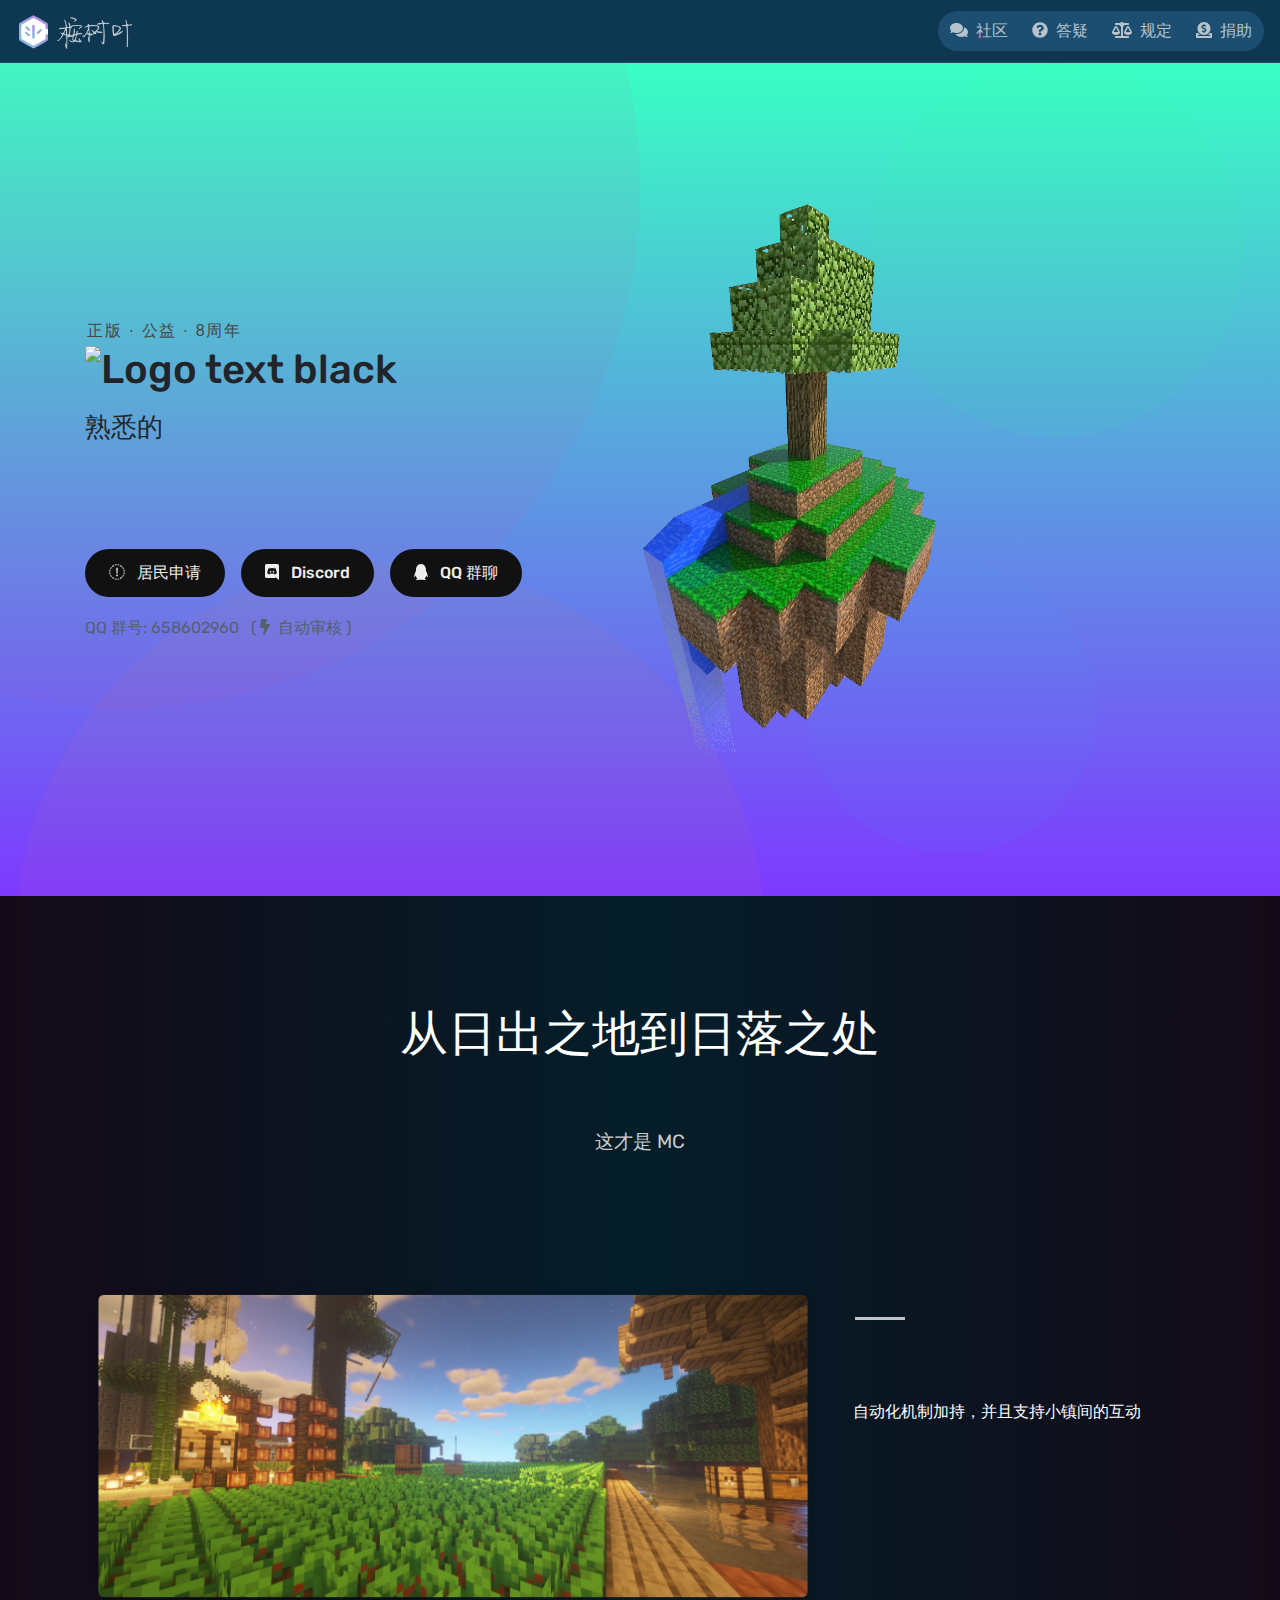
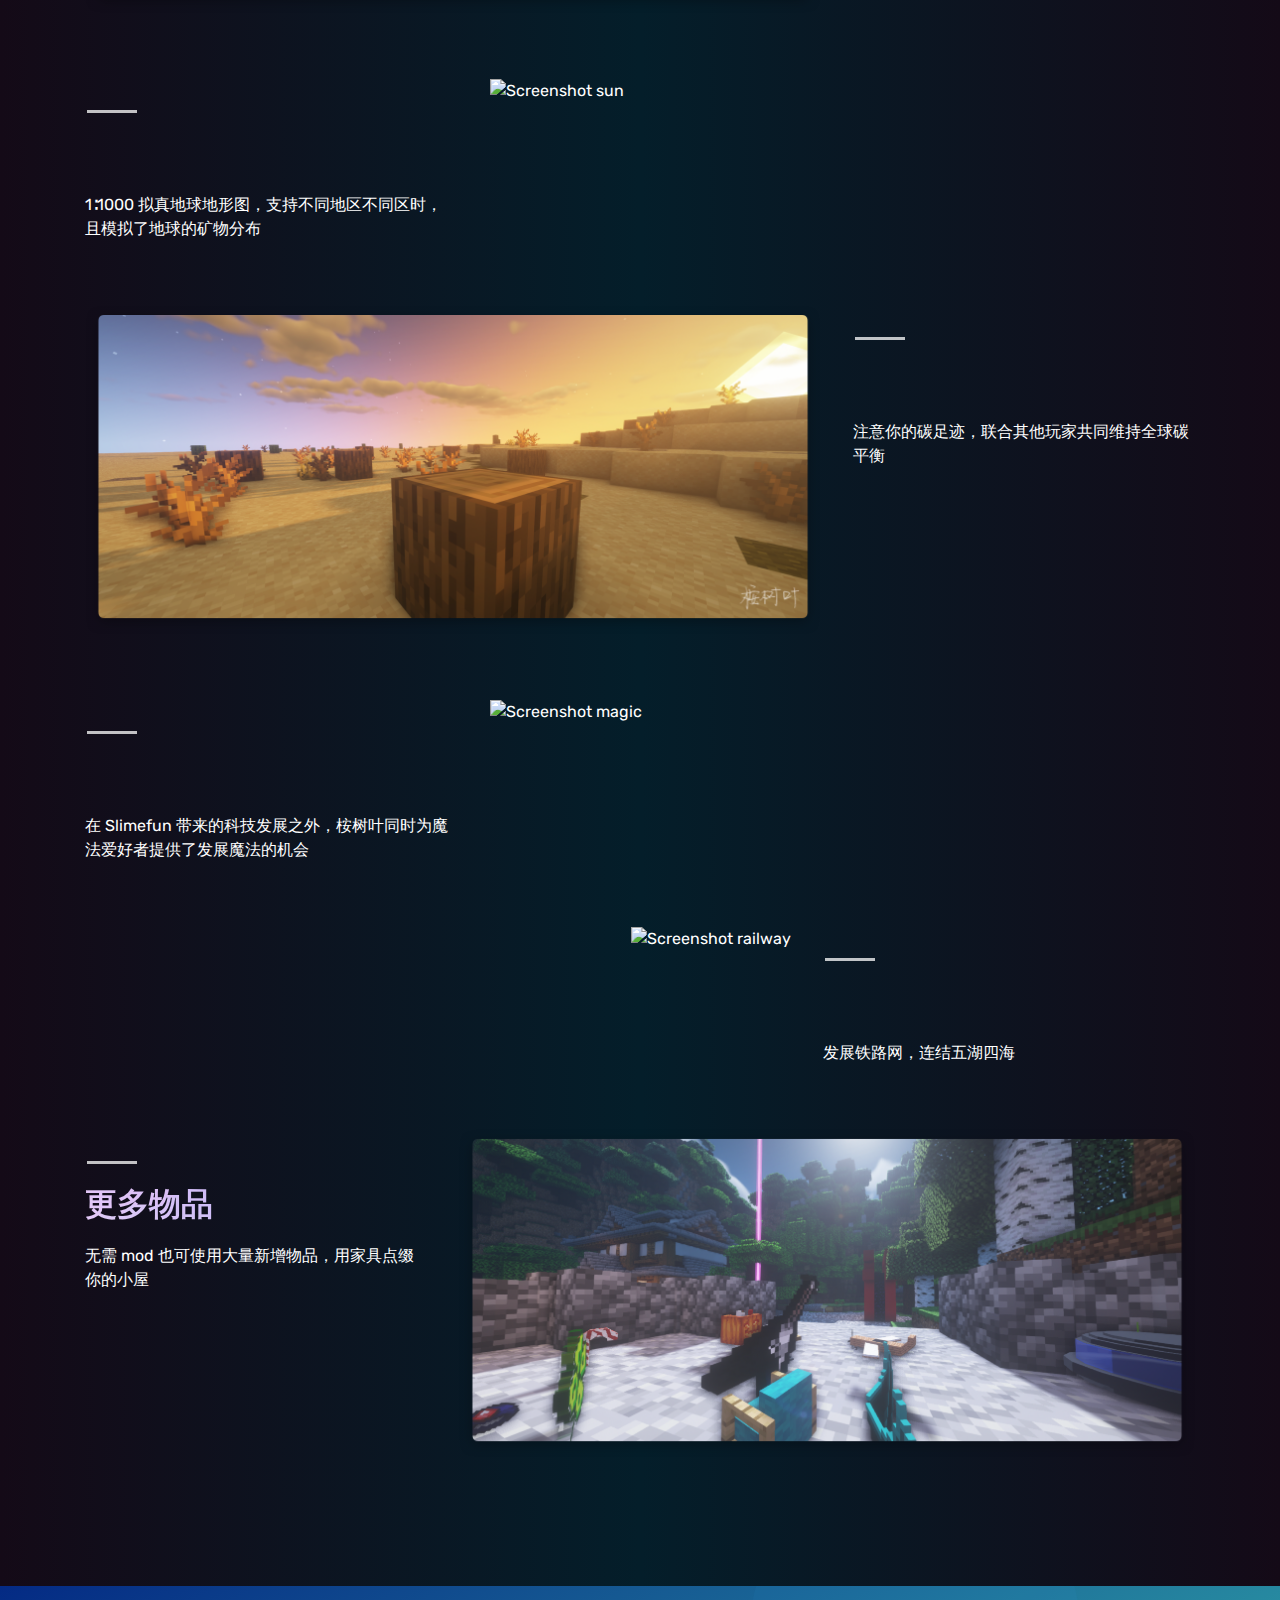
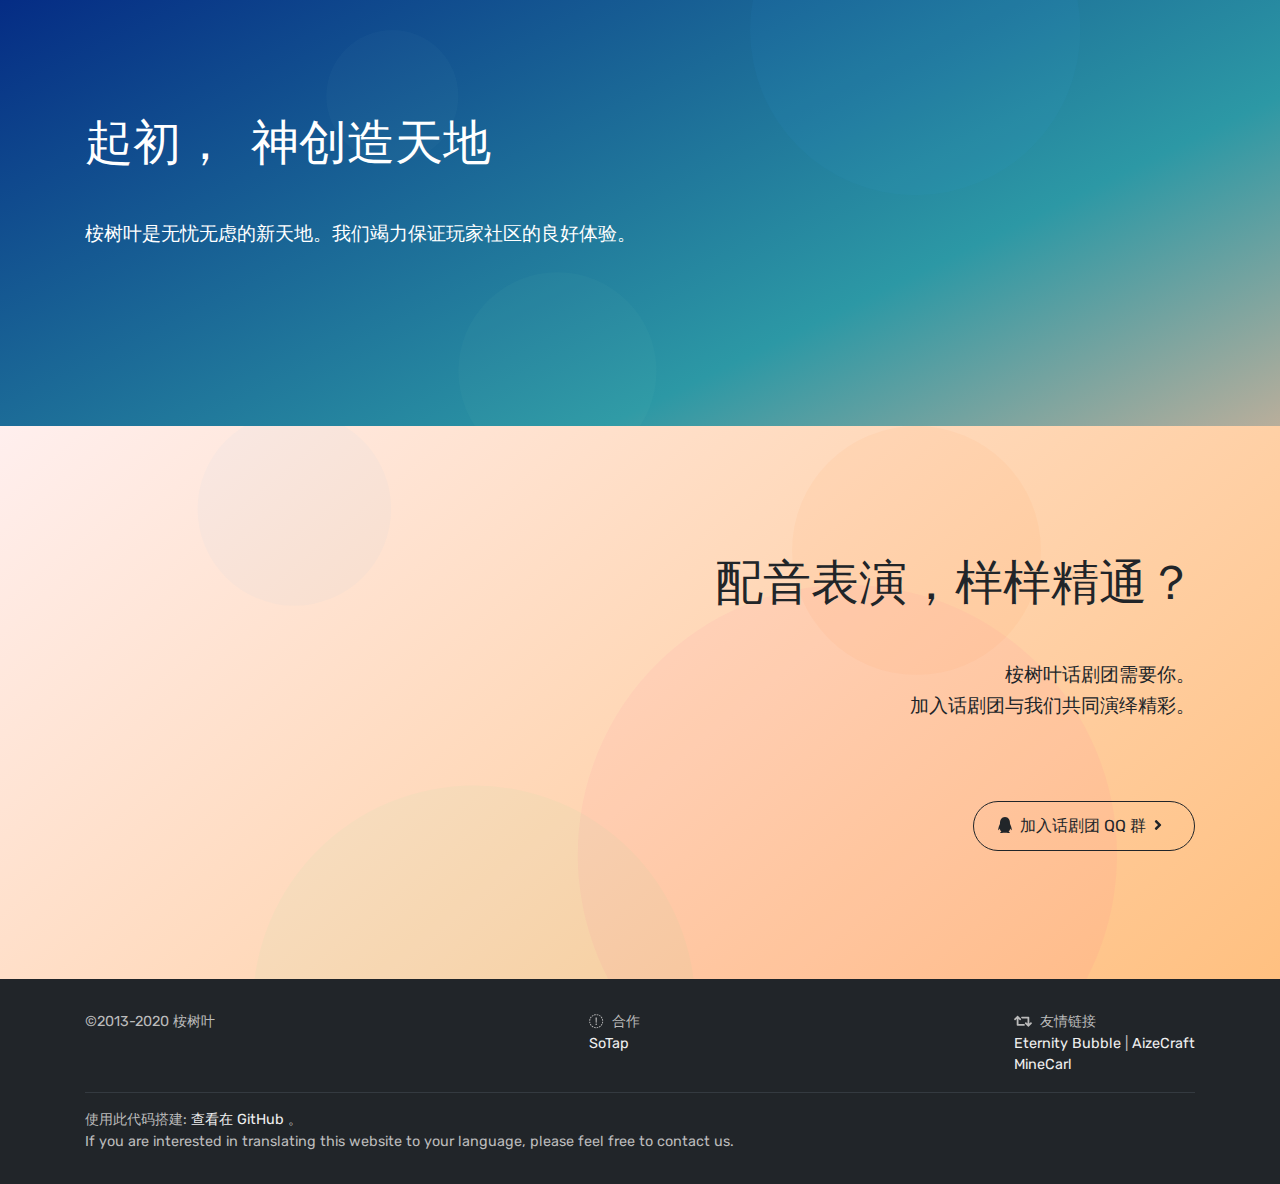
==== commit 82ffc46b: "Update home page" ====
--- a/index.html
+++ b/index.html
@@ -1 +1 @@
-<!DOCTYPE html><html><head><meta content="text/html; charset=UTF-8" http-equiv="Content-Type" /><meta charset="utf-8" /><meta content="ie=edge" http-equiv="x-ua-compatible" /><meta content="width=device-width, initial-scale=1, shrink-to-fit=no" name="viewport" /><title>桉树叶Minecraft服务器 - 数字地球 - 城镇|魔法|科技|正版|公益|老牌</title><link href="https://fonts.loli.net/css?family=Rubik:400,500,700&amp;subset=latin-ext" rel="stylesheet" /><link href="/site.css" rel="stylesheet" /><script src="/assets/javascripts/site.js"></script></head><body class="index"><div id="header"><nav class="navbar navbar-light navbar-expand-sm"><a href="/" class="navbar-brand"><img src="/images/logo_and_text_64.png" alt="Home" /></a><button aria-controls="navbarSupportedContent" aria-expanded="false" aria-label="Toggle navigation" class="navbar-toggler" data-target="#navbarSupportedContent" data-toggle="collapse" type="button"><span class="fas fa-bars"></span></button><div class="collapse navbar-collapse" id="navbarSupportedContent"><ul class="navbar-nav ml-auto"><li class="nav-item"><a href="https://club.eumc.cc/" class="nav-link stressed left"><span class="fas fa-comments"></span>社区</a></li><li class="nav-item"><a href="/help" class="nav-link stressed middle"><span class="fas fa-question-circle"></span>答疑</a></li><li class="nav-item"><a href="/rules" class="nav-link stressed middle"><span class="fas fa-balance-scale"></span>规定</a></li><li class="nav-item"><a href="/donate" class="nav-link stressed right"><span class="fas fa-donate"></span>捐助</a></li></ul></div></nav></div><div id="main"><section class="title"><div class="background"><svg height="100%" viewBox="0 0 1200 800" width="100%"><circle cx="100" cy="120" fill="#ff4294" fill-opacity="0.05" r="500"></circle><circle cx="900" cy="620" fill="#42b0ff" fill-opacity="0.05" r="140"></circle><circle cx="360" cy="840" fill="#ff9142" fill-opacity="0.05" r="360"></circle><circle cx="1000" cy="180" fill="#42ff91" fill-opacity="0.05" r="180"></circle></svg></div><div class="container position-relative"><div class="sample-image"><img src="/images/tree_island.png" alt="图片仅供参考" /></div><div class="small-headline">正版 · 公益 · 8周年</div><h1><img src="/images/logo_text_black.png" width="22%" height="22%" alt="Logo text black" /></h1><p class="sub-headline">熟悉的<span class="subtitle">「地球」</span><br /><span class="subtitle2">魔法 · 科技 · 建筑</span></p><div class="buttons"><a href="https://eusmc.typeform.com/to/rg0ANC" class="dl-btn heart"><span class="fas fa-heart"></span>&nbsp;居民申请</a><a href="https://discord.gg/MwNkXA3" class="dl-btn discord"><span class="fab fa-discord"></span>&nbsp;Discord</a></div><p class="information">QQ 群号: 658602960 &nbsp;&nbsp;(&nbsp;<span class="fas fa-bolt"></span>自动审核&nbsp;)</p></div></section><section class="highlight highlight--feature"><div class="container"><h2>从日出之地到日落之处</h2><p>这才是 MC</p><div class="highlight-features"><div class="item item--Pet reversed"><div class="right"><div class="decoration-line"></div><div class="item-name bg-5">城市&nbsp·&nbsp国家</div><div class="item-desc">自动化机制加持，并且支持小镇间的互动</div></div><div class="left"><div class="item-img"><img src="/images/Screenshot_Township.png" width="800" alt="Screenshot township" /></div></div></div><div class="item item--TimeZone"><div class="left"><div class="decoration-line"></div><div class="item-name bg-1">数字地球</div><div class="item-desc">1∶1000 拟真地球地形图，支持不同地区不同区时，且模拟了地球的矿物分布</div></div><div class="right"><div class="item-img"><img src="/images/Screenshot_Sun.png" width="800" alt="Screenshot sun" /></div></div></div><div class="item item--MagicSlimeFun reversed"><div class="right"><div class="decoration-line"></div><div class="item-name bg-4">魔法文明</div><div class="item-desc">在 Slimefun 带来的科技发展之外，桉树叶同时为魔法爱好者提供了发展魔法的机会</div></div><div class="left"><div class="item-img"><img src="/images/Screenshot_Magic.png" width="800" alt="Screenshot magic" /></div></div></div><div class="item item--Railway"><div class="left"><div class="decoration-line"></div><div class="item-name bg-3">交通</div><div class="item-desc">发展铁路网，连结五湖四海</div></div><div class="right"><div class="item-img"><img src="/images/Screenshot_Railway.png" width="800" alt="Screenshot railway" /></div></div></div><div class="item item--Builder reversed"><div class="right"><div class="decoration-line"></div><div class="item-name bg-7">宠物</div><div class="item-desc">挖矿不再孤单</div></div><div class="left"><div class="item-img"><img src="/images/Screenshot_Pet.png" width="800" alt="Screenshot pet" /></div></div></div></div></div></section><section class="highlight highlight--freedom"><div class="background"><svg height="100%" viewBox="0 0 1200 800" width="100%"><circle cx="150" cy="200" fill="#99e1d0" fill-opacity="0.03" r="120"></circle><circle cx="450" cy="700" fill="#99e1d0" fill-opacity="0.04" r="180"></circle><circle cx="1100" cy="80" fill="#42b0ff" fill-opacity="0.05" r="300"></circle></svg></div><div class="container"><div class="content"><h2>起初，&nbsp;&nbsp;神创造天地</h2><p>桉树叶是无忧无虑的新天地。我们竭力保证玩家社区的良好体验。</p></div></div></section><section class="highlight highlight--active"><div class="background"><svg height="100%" viewBox="0 0 1200 800" width="100%"><circle cx="100" cy="120" fill="#42b1ff" fill-opacity="0.03" r="140"></circle><circle cx="360" cy="840" fill="#33ff91" fill-opacity="0.04" r="320"></circle><circle cx="900" cy="620" fill="#ff3294" fill-opacity="0.05" r="390"></circle><circle cx="1000" cy="180" fill="#ff9030" fill-opacity="0.06" r="180"></circle></svg></div><div class="container"><div class="content"><h2>配音表演，样样精通？</h2><p>桉树叶话剧团需要你。<br />加入话剧团与我们共同演绎精彩。</p><a href="https://jq.qq.com/?_wv=1027&amp;k=5EUY5FW" class="highlight-link"><span class="fab fa-qq"></span><span class="mr-2">加入话剧团 QQ 群</span><span class="fa fa-angle-right"></span></a></div></div></section><footer><div class="container"><div class="contact mb-2 d-flex justify-content-between"><div class="left"><span>&copy;2013-2020 桉树叶</span></div><div class="middle"><span class="far fa-handshake"></span><span>合作</span><br /><a href="https://sotap.org/">SoTap</a></div><div class="right"><span class="fas fa-retweet"></span><span>友情链接</span><br /><a href="https://mcebs.cc/">Eternity Bubble</a>&nbsp|&nbsp<a href="https://www.aizecraft.cn/">AizeCraft</a><br /><a href="http://minecarl.cn/">MineCarl</a></div></div><hr /><div class="source">使用此代码搭建:&nbsp;<a href="https://github.com/iina/iina-website">查看在 GitHub</a>&nbsp。</div><div class="contribute">If you are interested in translating this website to your language, please feel free to contact us.</div></div></footer></div></body></html>+<!DOCTYPE html><html><head><meta content="text/html; charset=UTF-8" http-equiv="Content-Type" /><meta charset="utf-8" /><meta content="ie=edge" http-equiv="x-ua-compatible" /><meta content="width=device-width, initial-scale=1, shrink-to-fit=no" name="viewport" /><title>桉树叶Minecraft服务器 - 数字地球 - 城镇|魔法|科技|正版|公益|老牌</title><link href="https://fonts.loli.net/css?family=Rubik:400,500,700&amp;subset=latin-ext" rel="stylesheet" /><link href="/site.css" rel="stylesheet" /><script src="/assets/javascripts/site.js"></script></head><body class="index"><div id="header"><nav class="navbar navbar-light navbar-expand-sm"><a href="/" class="navbar-brand"><img src="/images/logo_and_text_64.png" alt="Home" /></a><button aria-controls="navbarSupportedContent" aria-expanded="false" aria-label="Toggle navigation" class="navbar-toggler" data-target="#navbarSupportedContent" data-toggle="collapse" type="button"><span class="fas fa-bars"></span></button><div class="collapse navbar-collapse" id="navbarSupportedContent"><ul class="navbar-nav ml-auto"><li class="nav-item"><a href="https://club.eumc.cc/" class="nav-link stressed left"><span class="fas fa-comments"></span>社区</a></li><li class="nav-item"><a href="/help" class="nav-link stressed middle"><span class="fas fa-question-circle"></span>答疑</a></li><li class="nav-item"><a href="/rules" class="nav-link stressed middle"><span class="fas fa-balance-scale"></span>规定</a></li><li class="nav-item"><a href="/donate" class="nav-link stressed right"><span class="fas fa-donate"></span>捐助</a></li></ul></div></nav></div><div id="main"><section class="title"><div class="background"><svg height="100%" viewBox="0 0 1200 800" width="100%"><circle cx="100" cy="120" fill="#ff4294" fill-opacity="0.05" r="500"></circle><circle cx="900" cy="620" fill="#42b0ff" fill-opacity="0.05" r="140"></circle><circle cx="360" cy="840" fill="#ff9142" fill-opacity="0.05" r="360"></circle><circle cx="1000" cy="180" fill="#42ff91" fill-opacity="0.05" r="180"></circle></svg></div><div class="container position-relative"><div class="sample-image"><img src="/images/tree_island.png" alt="图片仅供参考" /></div><div class="small-headline">正版 · 公益 · 8周年</div><h1><img src="/images/logo_text_black.png" width="22%" height="22%" alt="Logo text black" /></h1><p class="sub-headline">熟悉的<span class="subtitle">「地球」</span><br /><span class="subtitle2">环保 · 魔法 · 科技 · 建筑</span></p><div class="buttons"><a href="https://eusmc.typeform.com/to/rg0ANC" class="dl-btn heart"><span class="fas fa-heart"></span>&nbsp;居民申请</a><a href="https://discord.gg/MwNkXA3" class="dl-btn discord"><span class="fab fa-discord"></span>&nbsp;Discord</a><a href="https://jq.qq.com/?_wv=1027&amp;k=5RVRE4h" class="dl-btn qq"><span class="fab fa-qq"></span>&nbsp;QQ 群聊</a></div><p class="information">QQ 群号: 658602960 &nbsp;&nbsp;(&nbsp;<span class="fas fa-bolt"></span>自动审核&nbsp;)</p></div></section><section class="highlight highlight--feature"><div class="container"><h2>从日出之地到日落之处</h2><p>这才是 MC</p><div class="highlight-features"><div class="item item--Pet reversed"><div class="right"><div class="decoration-line"></div><div class="item-name bg-5">城市&nbsp·&nbsp国家</div><div class="item-desc">自动化机制加持，并且支持小镇间的互动</div></div><div class="left"><div class="item-img"><img src="/images/Screenshot_Township.png" width="800" alt="Screenshot township" /></div></div></div><div class="item item--TimeZone"><div class="left"><div class="decoration-line"></div><div class="item-name bg-1">数字地球</div><div class="item-desc">1∶1000 拟真地球地形图，支持不同地区不同区时，且模拟了地球的矿物分布</div></div><div class="right"><div class="item-img"><img src="/images/Screenshot_Sun.png" width="800" alt="Screenshot sun" /></div></div></div><div class="item item--Eco reversed"><div class="right"><div class="decoration-line"></div><div class="item-name bg-2">温室效应</div><div class="item-desc">注意你的碳足迹，联合其他玩家共同维持全球碳平衡</div></div><div class="left"><div class="item-img"><img src="/images/Screenshot_Eco.png" width="800" alt="Screenshot eco" /></div></div></div><div class="item item--MagicSlimeFun"><div class="left"><div class="decoration-line"></div><div class="item-name bg-4">魔法文明</div><div class="item-desc">在 Slimefun 带来的科技发展之外，桉树叶同时为魔法爱好者提供了发展魔法的机会</div></div><div class="right"><div class="item-img"><img src="/images/Screenshot_Magic.png" width="800" alt="Screenshot magic" /></div></div></div><div class="item item--Railway reversed"><div class="right"><div class="decoration-line"></div><div class="item-name bg-3">铁路增强</div><div class="item-desc">发展铁路网，连结五湖四海</div></div><div class="left"><div class="item-img"><img src="/images/Screenshot_Railway.png" width="800" alt="Screenshot railway" /></div></div></div><div class="item item--Builder"><div class="left"><div class="decoration-line"></div><div class="item-name bg-7">更多物品</div><div class="item-desc">无需 mod 也可使用大量新增物品，用家具点缀你的小屋</div></div><div class="right"><div class="item-img"><img src="/images/Screenshot_MoreItems.png" width="800" alt="Screenshot moreitems" /></div></div></div></div></div></section><section class="highlight highlight--freedom"><div class="background"><svg height="100%" viewBox="0 0 1200 800" width="100%"><circle cx="150" cy="200" fill="#99e1d0" fill-opacity="0.03" r="120"></circle><circle cx="450" cy="700" fill="#99e1d0" fill-opacity="0.04" r="180"></circle><circle cx="1100" cy="80" fill="#42b0ff" fill-opacity="0.05" r="300"></circle></svg></div><div class="container"><div class="content"><h2>起初，&nbsp;&nbsp;神创造天地</h2><p>桉树叶是无忧无虑的新天地。我们竭力保证玩家社区的良好体验。</p></div></div></section><section class="highlight highlight--active"><div class="background"><svg height="100%" viewBox="0 0 1200 800" width="100%"><circle cx="100" cy="120" fill="#42b1ff" fill-opacity="0.03" r="140"></circle><circle cx="360" cy="840" fill="#33ff91" fill-opacity="0.04" r="320"></circle><circle cx="900" cy="620" fill="#ff3294" fill-opacity="0.05" r="390"></circle><circle cx="1000" cy="180" fill="#ff9030" fill-opacity="0.06" r="180"></circle></svg></div><div class="container"><div class="content"><h2>配音表演，样样精通？</h2><p>桉树叶话剧团需要你。<br />加入话剧团与我们共同演绎精彩。</p><a href="https://jq.qq.com/?_wv=1027&amp;k=5EUY5FW" class="highlight-link"><span class="fab fa-qq"></span><span class="mr-2">加入话剧团 QQ 群</span><span class="fa fa-angle-right"></span></a></div></div></section><footer><div class="container"><div class="contact mb-2 d-flex justify-content-between"><div class="left"><span>&copy;2013-2020 桉树叶</span></div><div class="middle"><span class="far fa-handshake"></span><span>合作</span><br /><a href="https://sotap.org/">SoTap</a></div><div class="right"><span class="fas fa-retweet"></span><span>友情链接</span><br /><a href="https://mcebs.cc/">Eternity Bubble</a>&nbsp|&nbsp<a href="https://www.aizecraft.cn/">AizeCraft</a><br /><a href="http://minecarl.cn/">MineCarl</a></div></div><hr /><div class="source">使用此代码搭建:&nbsp;<a href="https://github.com/iina/iina-website">查看在 GitHub</a>&nbsp。</div><div class="contribute">If you are interested in translating this website to your language, please feel free to contact us.</div></div></footer></div></body></html>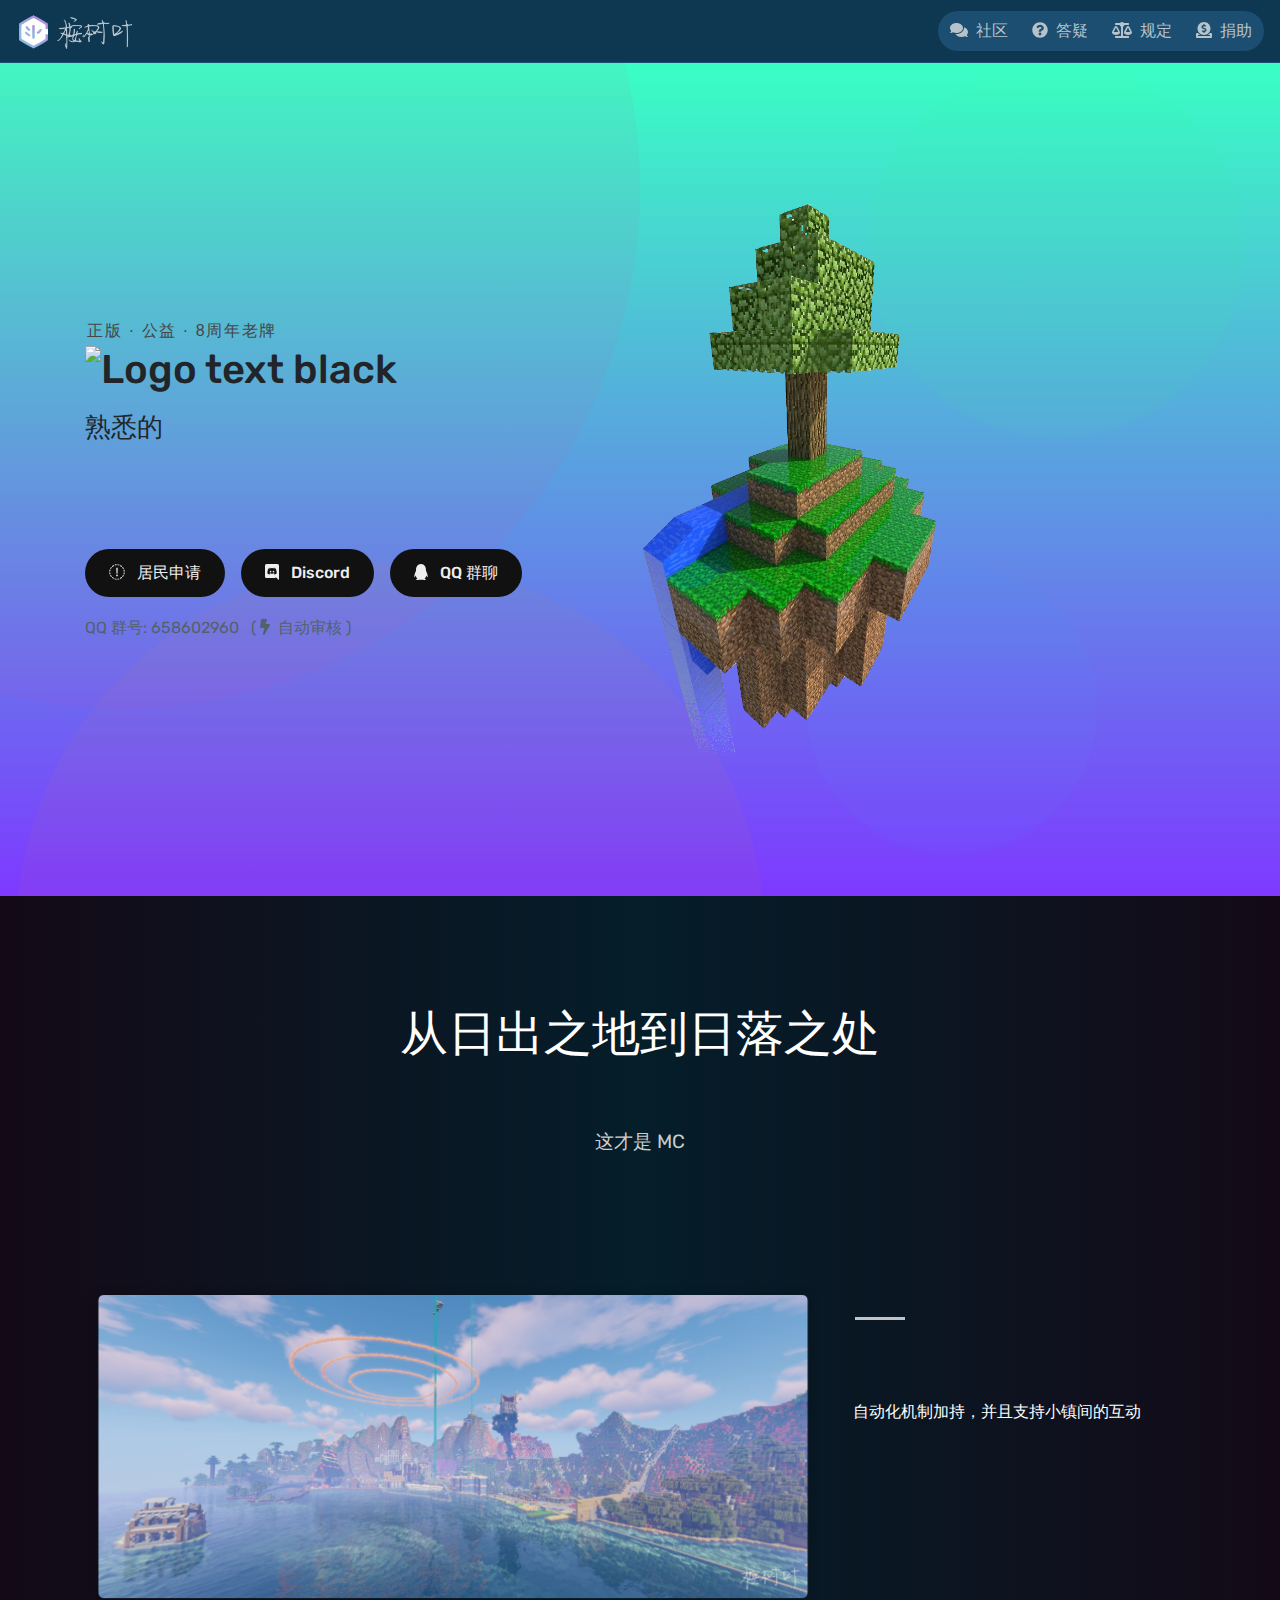
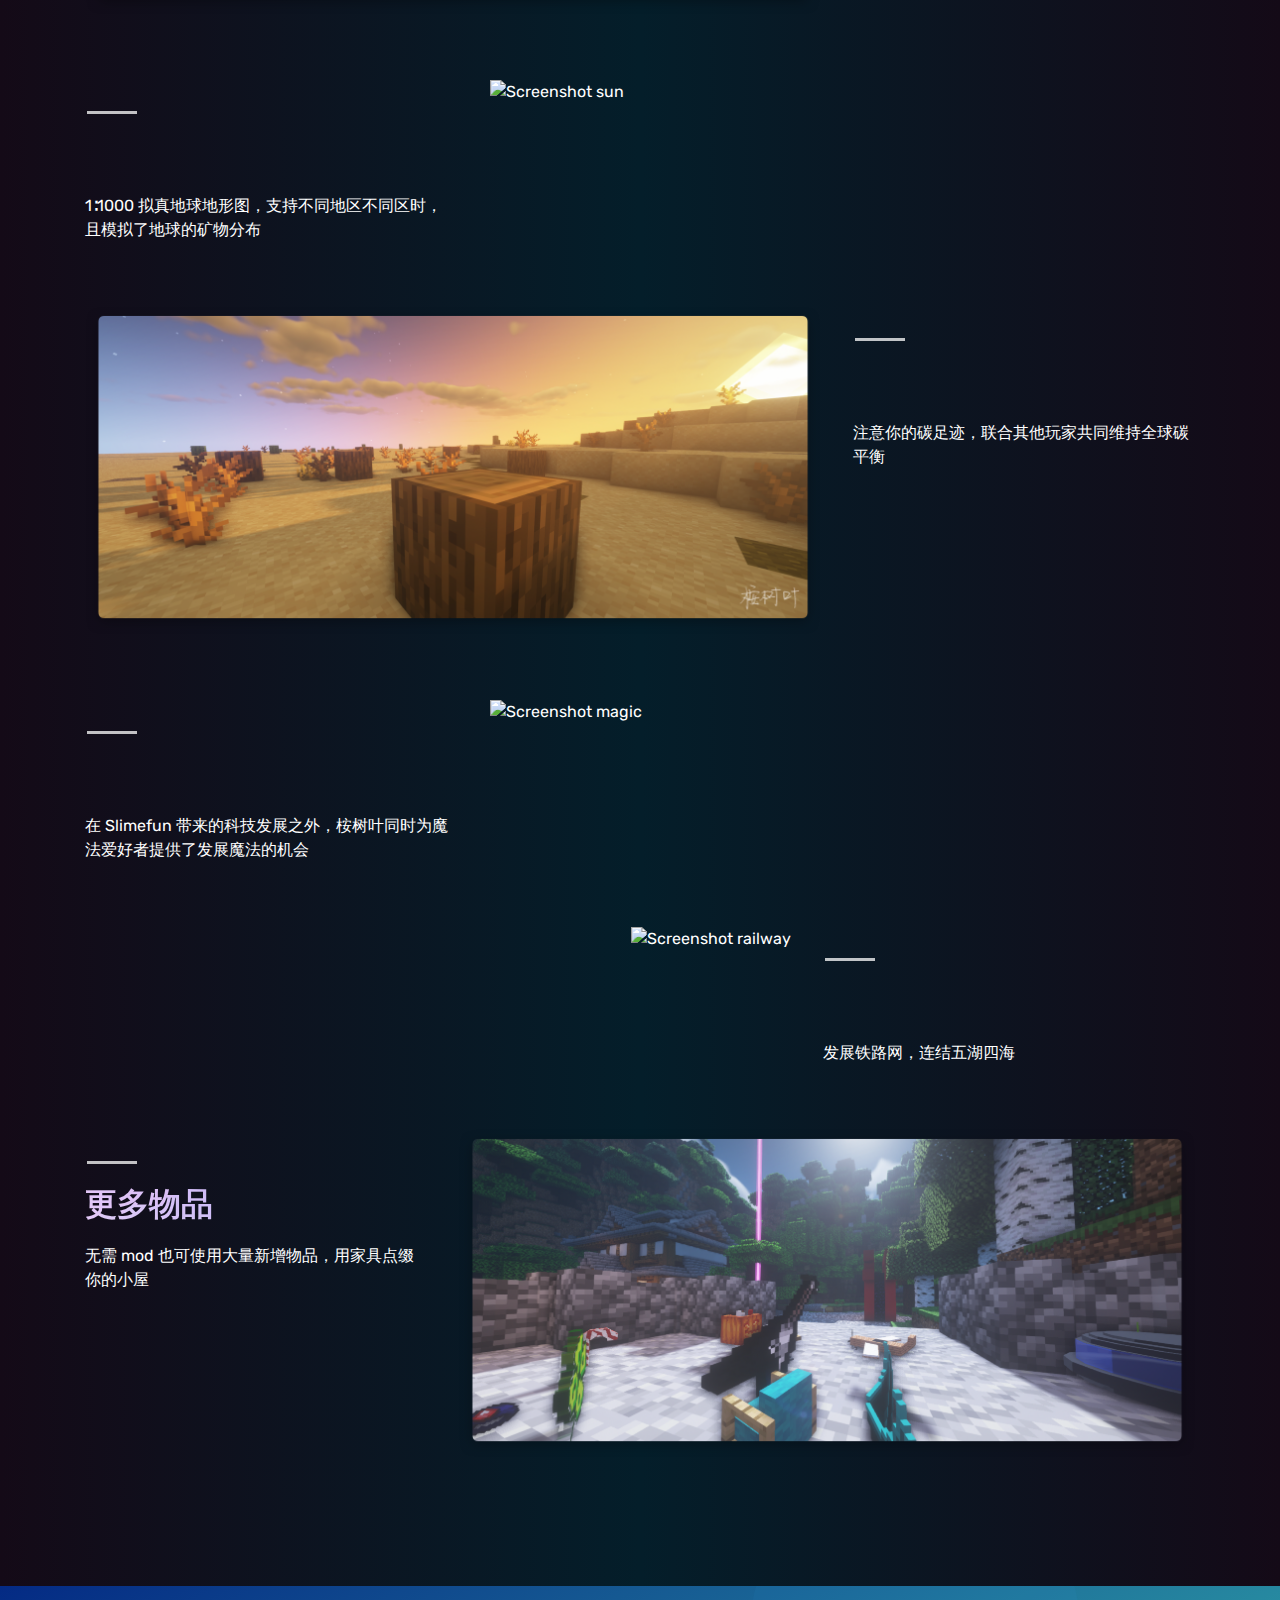
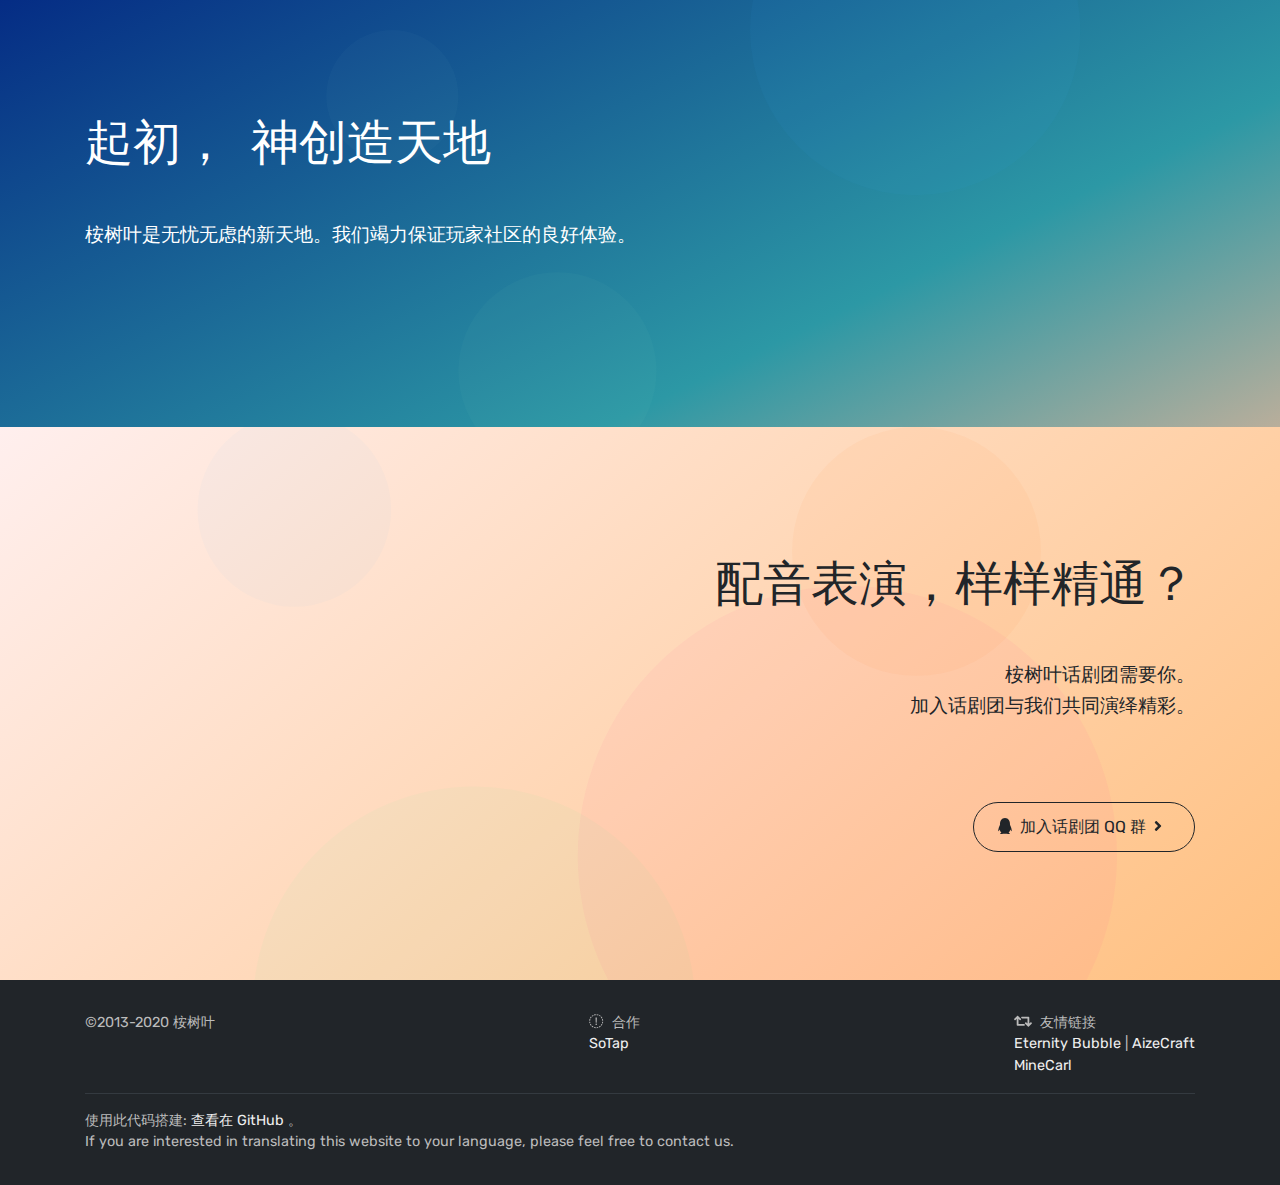
==== commit b542f8bc: "Update Apply Link" ====
--- a/index.html
+++ b/index.html
@@ -1 +1 @@
-<!DOCTYPE html><html><head><meta content="text/html; charset=UTF-8" http-equiv="Content-Type" /><meta charset="utf-8" /><meta content="ie=edge" http-equiv="x-ua-compatible" /><meta content="width=device-width, initial-scale=1, shrink-to-fit=no" name="viewport" /><title>桉树叶Minecraft服务器 - 数字地球 - 城镇|魔法|科技|正版|公益|老牌</title><link href="https://fonts.loli.net/css?family=Rubik:400,500,700&amp;subset=latin-ext" rel="stylesheet" /><link href="/site.css" rel="stylesheet" /><script src="/assets/javascripts/site.js"></script></head><body class="index"><div id="header"><nav class="navbar navbar-light navbar-expand-sm"><a href="/" class="navbar-brand"><img src="/images/logo_and_text_64.png" alt="Home" /></a><button aria-controls="navbarSupportedContent" aria-expanded="false" aria-label="Toggle navigation" class="navbar-toggler" data-target="#navbarSupportedContent" data-toggle="collapse" type="button"><span class="fas fa-bars"></span></button><div class="collapse navbar-collapse" id="navbarSupportedContent"><ul class="navbar-nav ml-auto"><li class="nav-item"><a href="https://club.eumc.cc/" class="nav-link stressed left"><span class="fas fa-comments"></span>社区</a></li><li class="nav-item"><a href="/help" class="nav-link stressed middle"><span class="fas fa-question-circle"></span>答疑</a></li><li class="nav-item"><a href="/rules" class="nav-link stressed middle"><span class="fas fa-balance-scale"></span>规定</a></li><li class="nav-item"><a href="/donate" class="nav-link stressed right"><span class="fas fa-donate"></span>捐助</a></li></ul></div></nav></div><div id="main"><section class="title"><div class="background"><svg height="100%" viewBox="0 0 1200 800" width="100%"><circle cx="100" cy="120" fill="#ff4294" fill-opacity="0.05" r="500"></circle><circle cx="900" cy="620" fill="#42b0ff" fill-opacity="0.05" r="140"></circle><circle cx="360" cy="840" fill="#ff9142" fill-opacity="0.05" r="360"></circle><circle cx="1000" cy="180" fill="#42ff91" fill-opacity="0.05" r="180"></circle></svg></div><div class="container position-relative"><div class="sample-image"><img src="/images/tree_island.png" alt="图片仅供参考" /></div><div class="small-headline">正版 · 公益 · 8周年</div><h1><img src="/images/logo_text_black.png" width="22%" height="22%" alt="Logo text black" /></h1><p class="sub-headline">熟悉的<span class="subtitle">「地球」</span><br /><span class="subtitle2">环保 · 魔法 · 科技 · 建筑</span></p><div class="buttons"><a href="https://eusmc.typeform.com/to/rg0ANC" class="dl-btn heart"><span class="fas fa-heart"></span>&nbsp;居民申请</a><a href="https://discord.gg/MwNkXA3" class="dl-btn discord"><span class="fab fa-discord"></span>&nbsp;Discord</a><a href="https://jq.qq.com/?_wv=1027&amp;k=5RVRE4h" class="dl-btn qq"><span class="fab fa-qq"></span>&nbsp;QQ 群聊</a></div><p class="information">QQ 群号: 658602960 &nbsp;&nbsp;(&nbsp;<span class="fas fa-bolt"></span>自动审核&nbsp;)</p></div></section><section class="highlight highlight--feature"><div class="container"><h2>从日出之地到日落之处</h2><p>这才是 MC</p><div class="highlight-features"><div class="item item--Pet reversed"><div class="right"><div class="decoration-line"></div><div class="item-name bg-5">城市&nbsp·&nbsp国家</div><div class="item-desc">自动化机制加持，并且支持小镇间的互动</div></div><div class="left"><div class="item-img"><img src="/images/Screenshot_Township.png" width="800" alt="Screenshot township" /></div></div></div><div class="item item--TimeZone"><div class="left"><div class="decoration-line"></div><div class="item-name bg-1">数字地球</div><div class="item-desc">1∶1000 拟真地球地形图，支持不同地区不同区时，且模拟了地球的矿物分布</div></div><div class="right"><div class="item-img"><img src="/images/Screenshot_Sun.png" width="800" alt="Screenshot sun" /></div></div></div><div class="item item--Eco reversed"><div class="right"><div class="decoration-line"></div><div class="item-name bg-2">温室效应</div><div class="item-desc">注意你的碳足迹，联合其他玩家共同维持全球碳平衡</div></div><div class="left"><div class="item-img"><img src="/images/Screenshot_Eco.png" width="800" alt="Screenshot eco" /></div></div></div><div class="item item--MagicSlimeFun"><div class="left"><div class="decoration-line"></div><div class="item-name bg-4">魔法文明</div><div class="item-desc">在 Slimefun 带来的科技发展之外，桉树叶同时为魔法爱好者提供了发展魔法的机会</div></div><div class="right"><div class="item-img"><img src="/images/Screenshot_Magic.png" width="800" alt="Screenshot magic" /></div></div></div><div class="item item--Railway reversed"><div class="right"><div class="decoration-line"></div><div class="item-name bg-3">铁路增强</div><div class="item-desc">发展铁路网，连结五湖四海</div></div><div class="left"><div class="item-img"><img src="/images/Screenshot_Railway.png" width="800" alt="Screenshot railway" /></div></div></div><div class="item item--Builder"><div class="left"><div class="decoration-line"></div><div class="item-name bg-7">更多物品</div><div class="item-desc">无需 mod 也可使用大量新增物品，用家具点缀你的小屋</div></div><div class="right"><div class="item-img"><img src="/images/Screenshot_MoreItems.png" width="800" alt="Screenshot moreitems" /></div></div></div></div></div></section><section class="highlight highlight--freedom"><div class="background"><svg height="100%" viewBox="0 0 1200 800" width="100%"><circle cx="150" cy="200" fill="#99e1d0" fill-opacity="0.03" r="120"></circle><circle cx="450" cy="700" fill="#99e1d0" fill-opacity="0.04" r="180"></circle><circle cx="1100" cy="80" fill="#42b0ff" fill-opacity="0.05" r="300"></circle></svg></div><div class="container"><div class="content"><h2>起初，&nbsp;&nbsp;神创造天地</h2><p>桉树叶是无忧无虑的新天地。我们竭力保证玩家社区的良好体验。</p></div></div></section><section class="highlight highlight--active"><div class="background"><svg height="100%" viewBox="0 0 1200 800" width="100%"><circle cx="100" cy="120" fill="#42b1ff" fill-opacity="0.03" r="140"></circle><circle cx="360" cy="840" fill="#33ff91" fill-opacity="0.04" r="320"></circle><circle cx="900" cy="620" fill="#ff3294" fill-opacity="0.05" r="390"></circle><circle cx="1000" cy="180" fill="#ff9030" fill-opacity="0.06" r="180"></circle></svg></div><div class="container"><div class="content"><h2>配音表演，样样精通？</h2><p>桉树叶话剧团需要你。<br />加入话剧团与我们共同演绎精彩。</p><a href="https://jq.qq.com/?_wv=1027&amp;k=5EUY5FW" class="highlight-link"><span class="fab fa-qq"></span><span class="mr-2">加入话剧团 QQ 群</span><span class="fa fa-angle-right"></span></a></div></div></section><footer><div class="container"><div class="contact mb-2 d-flex justify-content-between"><div class="left"><span>&copy;2013-2020 桉树叶</span></div><div class="middle"><span class="far fa-handshake"></span><span>合作</span><br /><a href="https://sotap.org/">SoTap</a></div><div class="right"><span class="fas fa-retweet"></span><span>友情链接</span><br /><a href="https://mcebs.cc/">Eternity Bubble</a>&nbsp|&nbsp<a href="https://www.aizecraft.cn/">AizeCraft</a><br /><a href="http://minecarl.cn/">MineCarl</a></div></div><hr /><div class="source">使用此代码搭建:&nbsp;<a href="https://github.com/iina/iina-website">查看在 GitHub</a>&nbsp。</div><div class="contribute">If you are interested in translating this website to your language, please feel free to contact us.</div></div></footer></div></body></html>+<!DOCTYPE html><html><head><meta content="text/html; charset=UTF-8" http-equiv="Content-Type" /><meta charset="utf-8" /><meta content="ie=edge" http-equiv="x-ua-compatible" /><meta content="width=device-width, initial-scale=1, shrink-to-fit=no" name="viewport" /><title>桉树叶 - Minecraft正版公益服务器</title><link href="https://fonts.loli.net/css?family=Rubik:400,500,700&amp;subset=latin-ext" rel="stylesheet" /><link href="/site.css" rel="stylesheet" /><script src="/assets/javascripts/site.js"></script></head><body class="index"><div id="header"><nav class="navbar navbar-light navbar-expand-sm"><a href="/" class="navbar-brand"><img src="/images/logo_and_text_64.png" alt="Home" /></a><button aria-controls="navbarSupportedContent" aria-expanded="false" aria-label="Toggle navigation" class="navbar-toggler" data-target="#navbarSupportedContent" data-toggle="collapse" type="button"><span class="fas fa-bars"></span></button><div class="collapse navbar-collapse" id="navbarSupportedContent"><ul class="navbar-nav ml-auto"><li class="nav-item"><a href="https://club.eumc.cc/" class="nav-link stressed left"><span class="fas fa-comments"></span>社区</a></li><li class="nav-item"><a href="/help" class="nav-link stressed middle"><span class="fas fa-question-circle"></span>答疑</a></li><li class="nav-item"><a href="/rules" class="nav-link stressed middle"><span class="fas fa-balance-scale"></span>规定</a></li><li class="nav-item"><a href="/donate" class="nav-link stressed right"><span class="fas fa-donate"></span>捐助</a></li></ul></div></nav></div><div id="main"><section class="title"><div class="background"><svg height="100%" viewBox="0 0 1200 800" width="100%"><circle cx="100" cy="120" fill="#ff4294" fill-opacity="0.05" r="500"></circle><circle cx="900" cy="620" fill="#42b0ff" fill-opacity="0.05" r="140"></circle><circle cx="360" cy="840" fill="#ff9142" fill-opacity="0.05" r="360"></circle><circle cx="1000" cy="180" fill="#42ff91" fill-opacity="0.05" r="180"></circle></svg></div><div class="container position-relative"><div class="sample-image"><img src="/images/tree_island.png" alt="图片仅供参考" /></div><div class="small-headline">正版 · 公益 · 8周年老牌</div><h1><img src="/images/logo_text_black.png" width="22%" height="22%" alt="Logo text black" /></h1><p class="sub-headline">熟悉的<span class="subtitle">「地球」</span><br /><span class="subtitle2">城镇 · 环境 · 魔法 · 科技</span></p><div class="buttons"><a href="https://eumc.typeform.com/to/gzLNAl" class="dl-btn heart"><span class="fas fa-heart"></span>&nbsp;居民申请</a><a href="https://discord.gg/MwNkXA3" class="dl-btn discord"><span class="fab fa-discord"></span>&nbsp;Discord</a><a href="https://jq.qq.com/?_wv=1027&amp;k=5RVRE4h" class="dl-btn qq"><span class="fab fa-qq"></span>&nbsp;QQ 群聊</a></div><p class="information">QQ 群号: 658602960 &nbsp;&nbsp;(&nbsp;<span class="fas fa-bolt"></span>自动审核&nbsp;)</p></div></section><section class="highlight highlight--feature"><div class="container"><h2>从日出之地到日落之处</h2><p>这才是 MC</p><div class="highlight-features"><div class="item item--Pet reversed"><div class="right"><div class="decoration-line"></div><div class="item-name bg-5">城市&nbsp·&nbsp国家</div><div class="item-desc">自动化机制加持，并且支持小镇间的互动</div></div><div class="left"><div class="item-img"><img src="/images/Screenshot_Township.png" width="800" alt="Screenshot township" /></div></div></div><div class="item item--TimeZone"><div class="left"><div class="decoration-line"></div><div class="item-name bg-1">数字地球</div><div class="item-desc">1∶1000 拟真地球地形图，支持不同地区不同区时，且模拟了地球的矿物分布</div></div><div class="right"><div class="item-img"><img src="/images/Screenshot_Sun.png" width="800" alt="Screenshot sun" /></div></div></div><div class="item item--Eco reversed"><div class="right"><div class="decoration-line"></div><div class="item-name bg-2">温室效应</div><div class="item-desc">注意你的碳足迹，联合其他玩家共同维持全球碳平衡</div></div><div class="left"><div class="item-img"><img src="/images/Screenshot_Eco.png" width="800" alt="Screenshot eco" /></div></div></div><div class="item item--MagicSlimeFun"><div class="left"><div class="decoration-line"></div><div class="item-name bg-4">魔法文明</div><div class="item-desc">在 Slimefun 带来的科技发展之外，桉树叶同时为魔法爱好者提供了发展魔法的机会</div></div><div class="right"><div class="item-img"><img src="/images/Screenshot_Magic.png" width="800" alt="Screenshot magic" /></div></div></div><div class="item item--Railway reversed"><div class="right"><div class="decoration-line"></div><div class="item-name bg-3">铁路增强</div><div class="item-desc">发展铁路网，连结五湖四海</div></div><div class="left"><div class="item-img"><img src="/images/Screenshot_Railway.png" width="800" alt="Screenshot railway" /></div></div></div><div class="item item--Builder"><div class="left"><div class="decoration-line"></div><div class="item-name bg-7">更多物品</div><div class="item-desc">无需 mod 也可使用大量新增物品，用家具点缀你的小屋</div></div><div class="right"><div class="item-img"><img src="/images/Screenshot_MoreItems.png" width="800" alt="Screenshot moreitems" /></div></div></div></div></div></section><section class="highlight highlight--freedom"><div class="background"><svg height="100%" viewBox="0 0 1200 800" width="100%"><circle cx="150" cy="200" fill="#99e1d0" fill-opacity="0.03" r="120"></circle><circle cx="450" cy="700" fill="#99e1d0" fill-opacity="0.04" r="180"></circle><circle cx="1100" cy="80" fill="#42b0ff" fill-opacity="0.05" r="300"></circle></svg></div><div class="container"><div class="content"><h2>起初，&nbsp;&nbsp;神创造天地</h2><p>桉树叶是无忧无虑的新天地。我们竭力保证玩家社区的良好体验。</p></div></div></section><section class="highlight highlight--active"><div class="background"><svg height="100%" viewBox="0 0 1200 800" width="100%"><circle cx="100" cy="120" fill="#42b1ff" fill-opacity="0.03" r="140"></circle><circle cx="360" cy="840" fill="#33ff91" fill-opacity="0.04" r="320"></circle><circle cx="900" cy="620" fill="#ff3294" fill-opacity="0.05" r="390"></circle><circle cx="1000" cy="180" fill="#ff9030" fill-opacity="0.06" r="180"></circle></svg></div><div class="container"><div class="content"><h2>配音表演，样样精通？</h2><p>桉树叶话剧团需要你。<br />加入话剧团与我们共同演绎精彩。</p><a href="https://jq.qq.com/?_wv=1027&amp;k=5EUY5FW" class="highlight-link"><span class="fab fa-qq"></span><span class="mr-2">加入话剧团 QQ 群</span><span class="fa fa-angle-right"></span></a></div></div></section><footer><div class="container"><div class="contact mb-2 d-flex justify-content-between"><div class="left"><span>&copy;2013-2020 桉树叶</span></div><div class="middle"><span class="far fa-handshake"></span><span>合作</span><br /><a href="https://sotap.org/">SoTap</a></div><div class="right"><span class="fas fa-retweet"></span><span>友情链接</span><br /><a href="https://mcebs.cc/">Eternity Bubble</a>&nbsp|&nbsp<a href="https://www.aizecraft.cn/">AizeCraft</a><br /><a href="http://minecarl.cn/">MineCarl</a></div></div><hr /><div class="source">使用此代码搭建:&nbsp;<a href="https://github.com/iina/iina-website">查看在 GitHub</a>&nbsp。</div><div class="contribute">If you are interested in translating this website to your language, please feel free to contact us.</div></div></footer></div></body></html>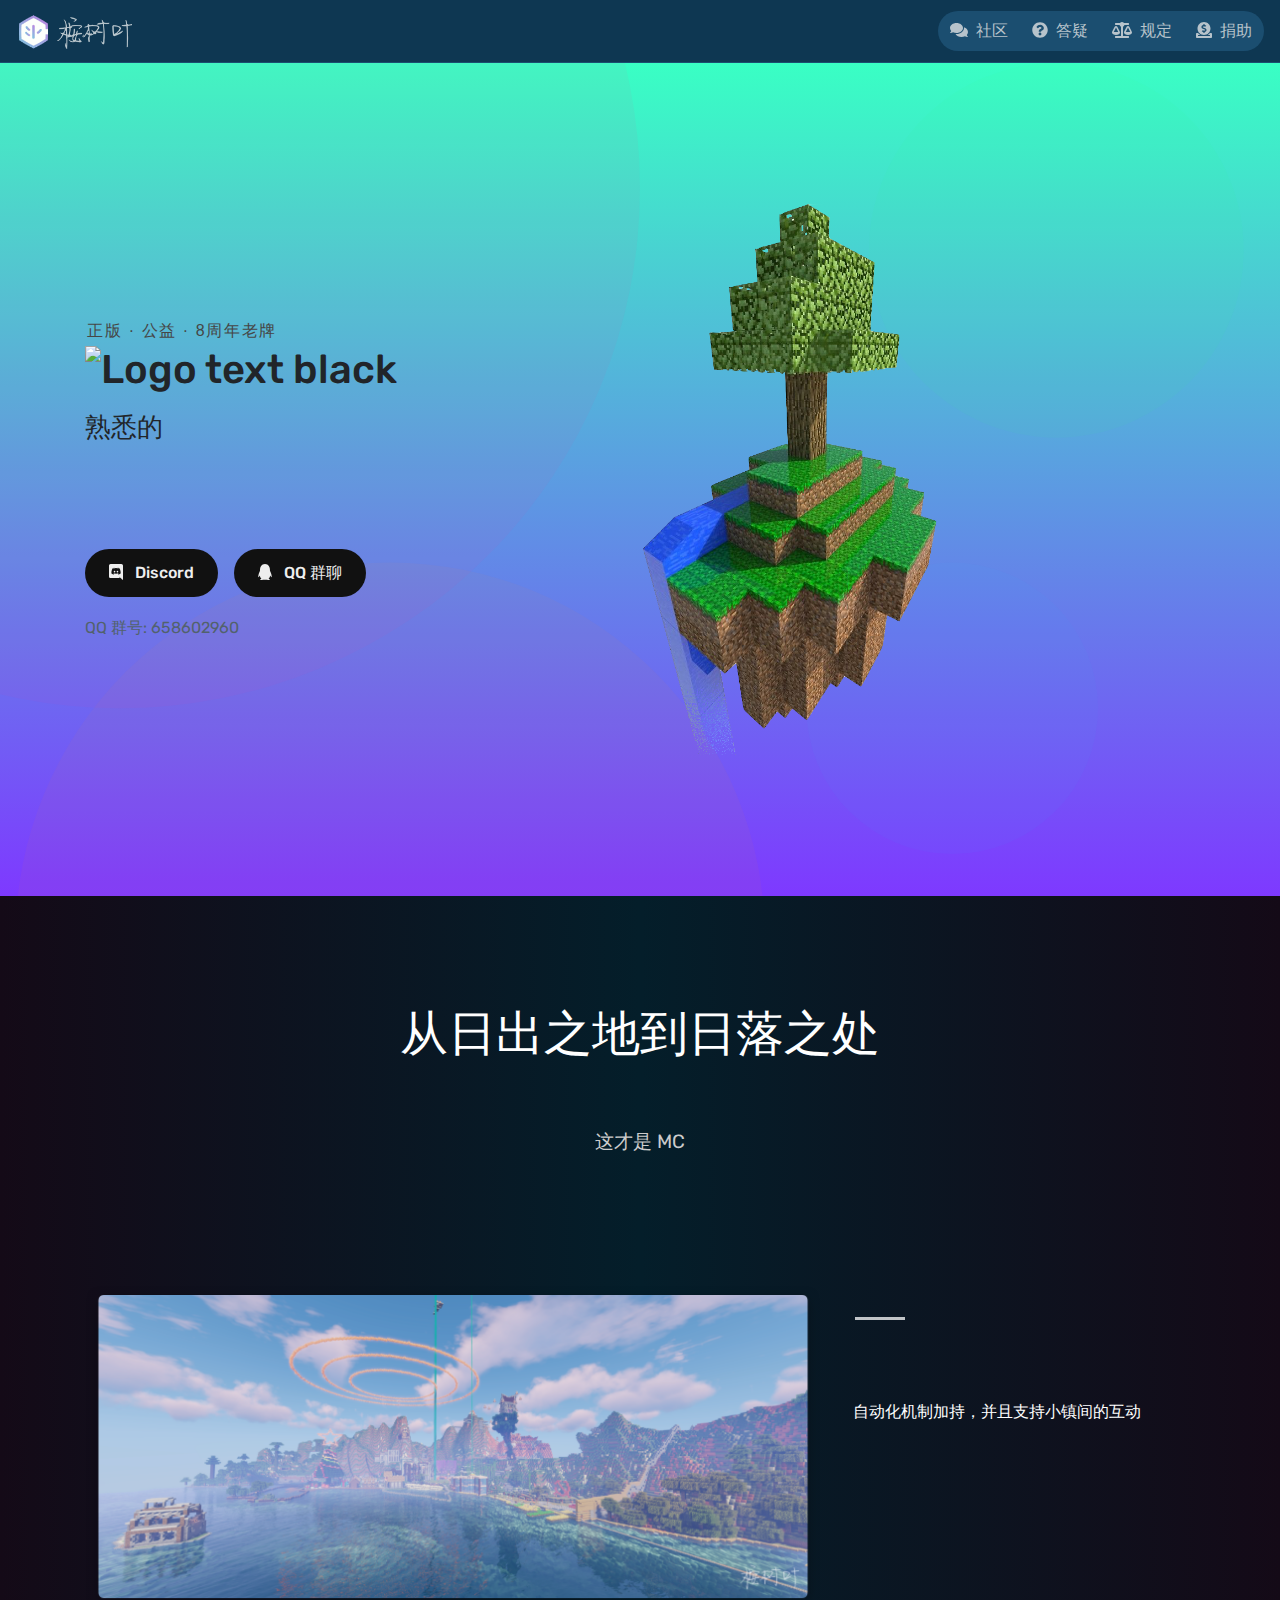
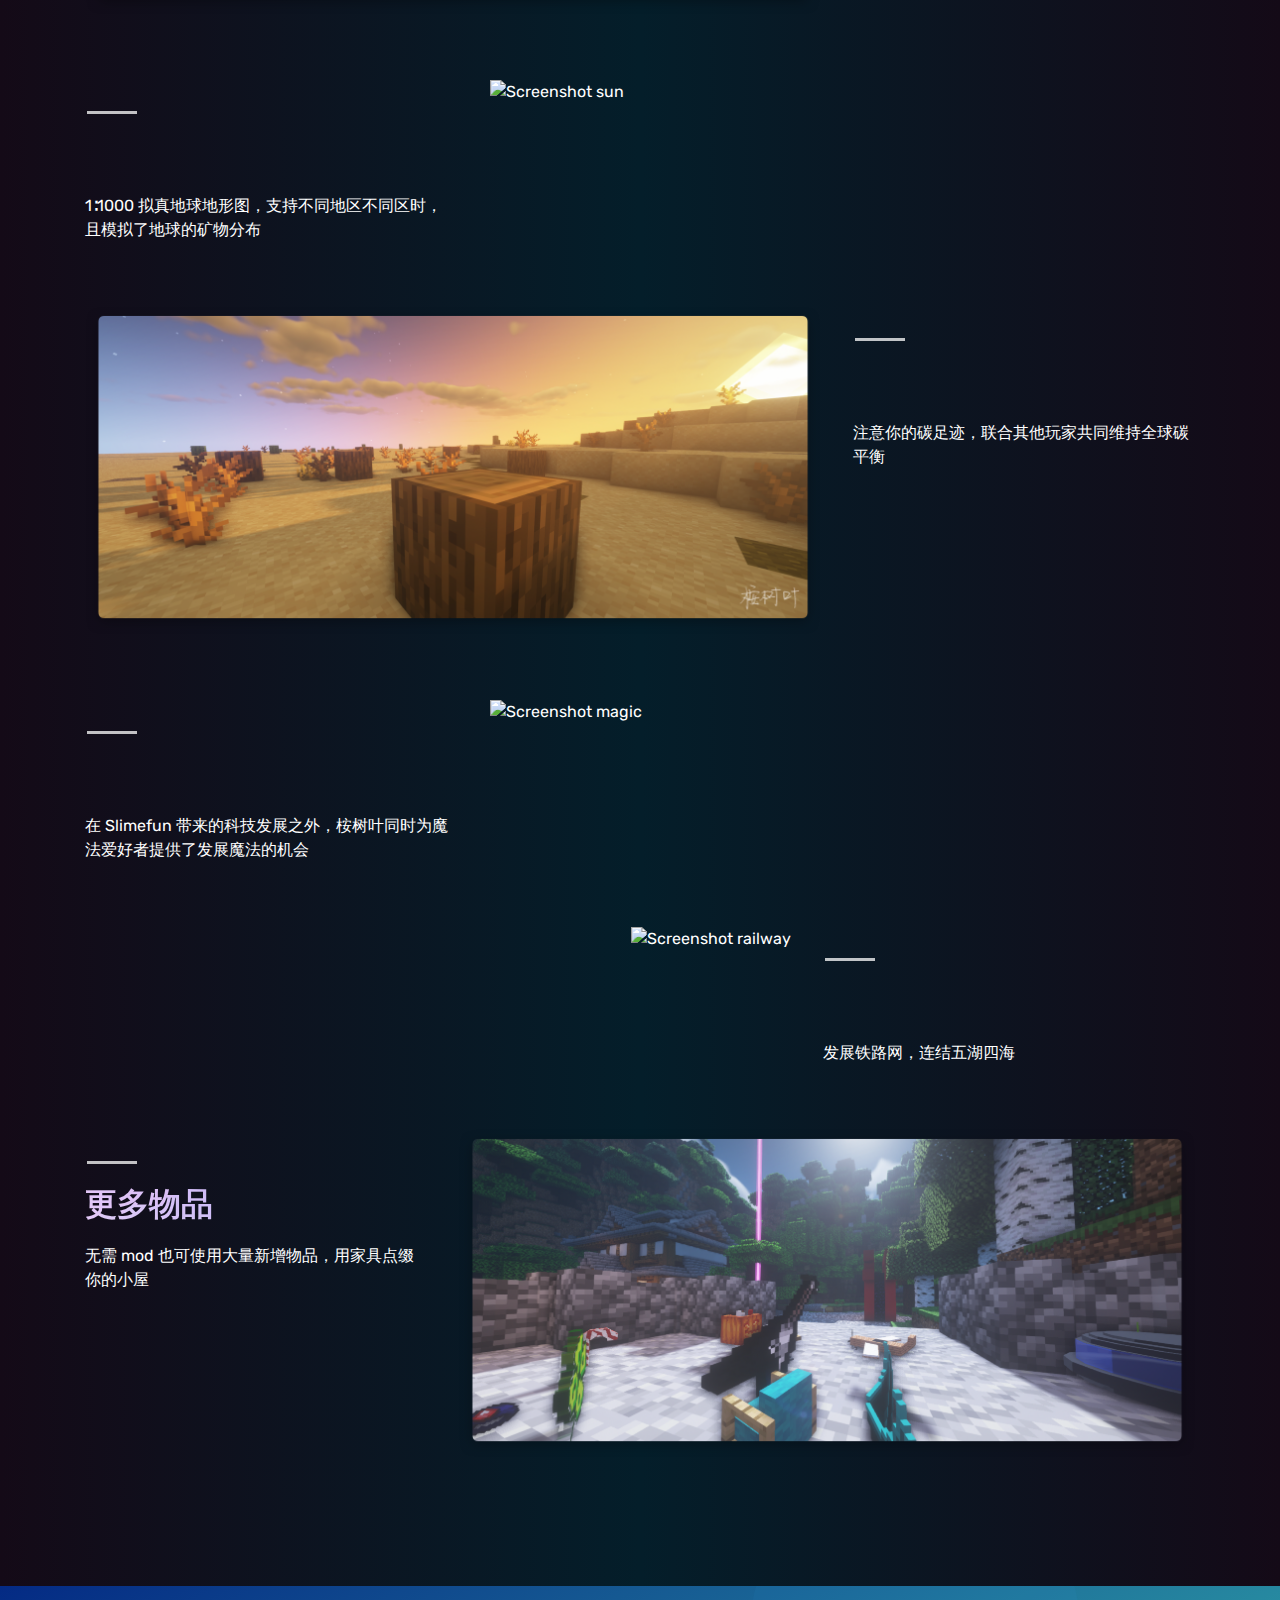
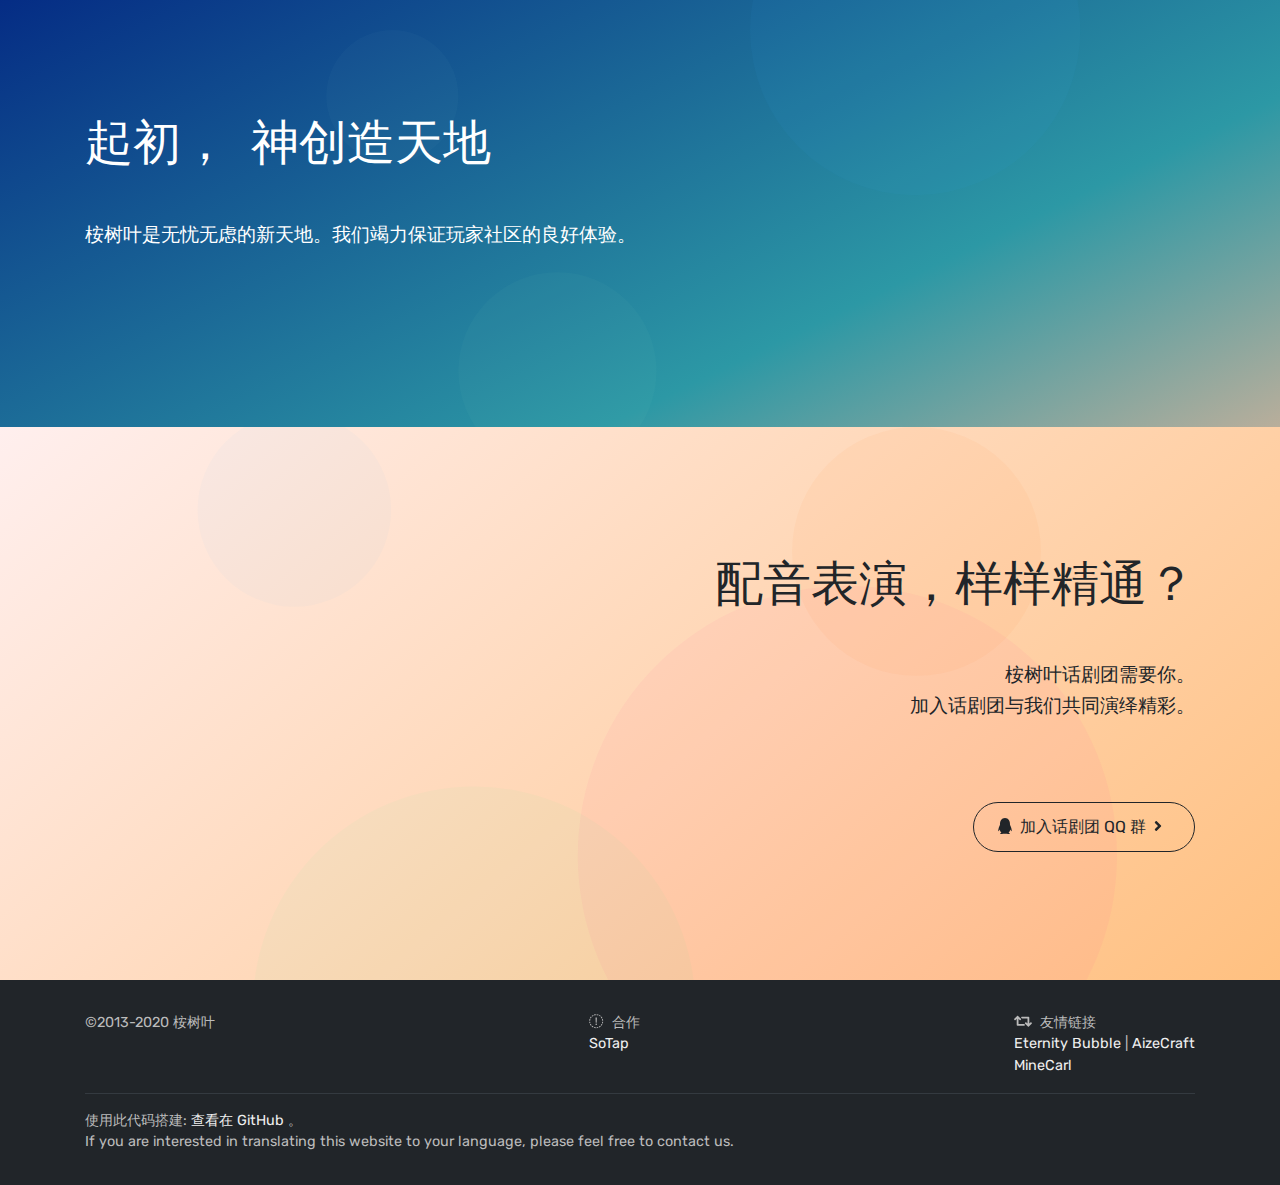
==== commit 598bd712: "Update index.html" ====
--- a/index.html
+++ b/index.html
@@ -1 +1,181 @@
-<!DOCTYPE html><html><head><meta content="text/html; charset=UTF-8" http-equiv="Content-Type" /><meta charset="utf-8" /><meta content="ie=edge" http-equiv="x-ua-compatible" /><meta content="width=device-width, initial-scale=1, shrink-to-fit=no" name="viewport" /><title>桉树叶 - Minecraft正版公益服务器</title><link href="https://fonts.loli.net/css?family=Rubik:400,500,700&amp;subset=latin-ext" rel="stylesheet" /><link href="/site.css" rel="stylesheet" /><script src="/assets/javascripts/site.js"></script></head><body class="index"><div id="header"><nav class="navbar navbar-light navbar-expand-sm"><a href="/" class="navbar-brand"><img src="/images/logo_and_text_64.png" alt="Home" /></a><button aria-controls="navbarSupportedContent" aria-expanded="false" aria-label="Toggle navigation" class="navbar-toggler" data-target="#navbarSupportedContent" data-toggle="collapse" type="button"><span class="fas fa-bars"></span></button><div class="collapse navbar-collapse" id="navbarSupportedContent"><ul class="navbar-nav ml-auto"><li class="nav-item"><a href="https://club.eumc.cc/" class="nav-link stressed left"><span class="fas fa-comments"></span>社区</a></li><li class="nav-item"><a href="/help" class="nav-link stressed middle"><span class="fas fa-question-circle"></span>答疑</a></li><li class="nav-item"><a href="/rules" class="nav-link stressed middle"><span class="fas fa-balance-scale"></span>规定</a></li><li class="nav-item"><a href="/donate" class="nav-link stressed right"><span class="fas fa-donate"></span>捐助</a></li></ul></div></nav></div><div id="main"><section class="title"><div class="background"><svg height="100%" viewBox="0 0 1200 800" width="100%"><circle cx="100" cy="120" fill="#ff4294" fill-opacity="0.05" r="500"></circle><circle cx="900" cy="620" fill="#42b0ff" fill-opacity="0.05" r="140"></circle><circle cx="360" cy="840" fill="#ff9142" fill-opacity="0.05" r="360"></circle><circle cx="1000" cy="180" fill="#42ff91" fill-opacity="0.05" r="180"></circle></svg></div><div class="container position-relative"><div class="sample-image"><img src="/images/tree_island.png" alt="图片仅供参考" /></div><div class="small-headline">正版 · 公益 · 8周年老牌</div><h1><img src="/images/logo_text_black.png" width="22%" height="22%" alt="Logo text black" /></h1><p class="sub-headline">熟悉的<span class="subtitle">「地球」</span><br /><span class="subtitle2">城镇 · 环境 · 魔法 · 科技</span></p><div class="buttons"><a href="https://eumc.typeform.com/to/gzLNAl" class="dl-btn heart"><span class="fas fa-heart"></span>&nbsp;居民申请</a><a href="https://discord.gg/MwNkXA3" class="dl-btn discord"><span class="fab fa-discord"></span>&nbsp;Discord</a><a href="https://jq.qq.com/?_wv=1027&amp;k=5RVRE4h" class="dl-btn qq"><span class="fab fa-qq"></span>&nbsp;QQ 群聊</a></div><p class="information">QQ 群号: 658602960 &nbsp;&nbsp;(&nbsp;<span class="fas fa-bolt"></span>自动审核&nbsp;)</p></div></section><section class="highlight highlight--feature"><div class="container"><h2>从日出之地到日落之处</h2><p>这才是 MC</p><div class="highlight-features"><div class="item item--Pet reversed"><div class="right"><div class="decoration-line"></div><div class="item-name bg-5">城市&nbsp·&nbsp国家</div><div class="item-desc">自动化机制加持，并且支持小镇间的互动</div></div><div class="left"><div class="item-img"><img src="/images/Screenshot_Township.png" width="800" alt="Screenshot township" /></div></div></div><div class="item item--TimeZone"><div class="left"><div class="decoration-line"></div><div class="item-name bg-1">数字地球</div><div class="item-desc">1∶1000 拟真地球地形图，支持不同地区不同区时，且模拟了地球的矿物分布</div></div><div class="right"><div class="item-img"><img src="/images/Screenshot_Sun.png" width="800" alt="Screenshot sun" /></div></div></div><div class="item item--Eco reversed"><div class="right"><div class="decoration-line"></div><div class="item-name bg-2">温室效应</div><div class="item-desc">注意你的碳足迹，联合其他玩家共同维持全球碳平衡</div></div><div class="left"><div class="item-img"><img src="/images/Screenshot_Eco.png" width="800" alt="Screenshot eco" /></div></div></div><div class="item item--MagicSlimeFun"><div class="left"><div class="decoration-line"></div><div class="item-name bg-4">魔法文明</div><div class="item-desc">在 Slimefun 带来的科技发展之外，桉树叶同时为魔法爱好者提供了发展魔法的机会</div></div><div class="right"><div class="item-img"><img src="/images/Screenshot_Magic.png" width="800" alt="Screenshot magic" /></div></div></div><div class="item item--Railway reversed"><div class="right"><div class="decoration-line"></div><div class="item-name bg-3">铁路增强</div><div class="item-desc">发展铁路网，连结五湖四海</div></div><div class="left"><div class="item-img"><img src="/images/Screenshot_Railway.png" width="800" alt="Screenshot railway" /></div></div></div><div class="item item--Builder"><div class="left"><div class="decoration-line"></div><div class="item-name bg-7">更多物品</div><div class="item-desc">无需 mod 也可使用大量新增物品，用家具点缀你的小屋</div></div><div class="right"><div class="item-img"><img src="/images/Screenshot_MoreItems.png" width="800" alt="Screenshot moreitems" /></div></div></div></div></div></section><section class="highlight highlight--freedom"><div class="background"><svg height="100%" viewBox="0 0 1200 800" width="100%"><circle cx="150" cy="200" fill="#99e1d0" fill-opacity="0.03" r="120"></circle><circle cx="450" cy="700" fill="#99e1d0" fill-opacity="0.04" r="180"></circle><circle cx="1100" cy="80" fill="#42b0ff" fill-opacity="0.05" r="300"></circle></svg></div><div class="container"><div class="content"><h2>起初，&nbsp;&nbsp;神创造天地</h2><p>桉树叶是无忧无虑的新天地。我们竭力保证玩家社区的良好体验。</p></div></div></section><section class="highlight highlight--active"><div class="background"><svg height="100%" viewBox="0 0 1200 800" width="100%"><circle cx="100" cy="120" fill="#42b1ff" fill-opacity="0.03" r="140"></circle><circle cx="360" cy="840" fill="#33ff91" fill-opacity="0.04" r="320"></circle><circle cx="900" cy="620" fill="#ff3294" fill-opacity="0.05" r="390"></circle><circle cx="1000" cy="180" fill="#ff9030" fill-opacity="0.06" r="180"></circle></svg></div><div class="container"><div class="content"><h2>配音表演，样样精通？</h2><p>桉树叶话剧团需要你。<br />加入话剧团与我们共同演绎精彩。</p><a href="https://jq.qq.com/?_wv=1027&amp;k=5EUY5FW" class="highlight-link"><span class="fab fa-qq"></span><span class="mr-2">加入话剧团 QQ 群</span><span class="fa fa-angle-right"></span></a></div></div></section><footer><div class="container"><div class="contact mb-2 d-flex justify-content-between"><div class="left"><span>&copy;2013-2020 桉树叶</span></div><div class="middle"><span class="far fa-handshake"></span><span>合作</span><br /><a href="https://sotap.org/">SoTap</a></div><div class="right"><span class="fas fa-retweet"></span><span>友情链接</span><br /><a href="https://mcebs.cc/">Eternity Bubble</a>&nbsp|&nbsp<a href="https://www.aizecraft.cn/">AizeCraft</a><br /><a href="http://minecarl.cn/">MineCarl</a></div></div><hr /><div class="source">使用此代码搭建:&nbsp;<a href="https://github.com/iina/iina-website">查看在 GitHub</a>&nbsp。</div><div class="contribute">If you are interested in translating this website to your language, please feel free to contact us.</div></div></footer></div></body></html>+<!DOCTYPE html>
+<html>
+
+<head>
+    <meta content="text/html; charset=UTF-8" http-equiv="Content-Type" />
+    <meta charset="utf-8" />
+    <meta content="ie=edge" http-equiv="x-ua-compatible" />
+    <meta content="width=device-width, initial-scale=1, shrink-to-fit=no" name="viewport" />
+    <title>桉树叶 - Minecraft正版公益服务器</title>
+    <link href="https://fonts.loli.net/css?family=Rubik:400,500,700&amp;subset=latin-ext" rel="stylesheet" />
+    <link href="/site.css" rel="stylesheet" />
+    <script src="/assets/javascripts/site.js"></script>
+</head>
+
+<body class="index">
+    <div id="header">
+        <nav class="navbar navbar-light navbar-expand-sm"><a href="/" class="navbar-brand"><img
+                    src="/images/logo_and_text_64.png" alt="Home" /></a><button aria-controls="navbarSupportedContent"
+                aria-expanded="false" aria-label="Toggle navigation" class="navbar-toggler"
+                data-target="#navbarSupportedContent" data-toggle="collapse" type="button"><span
+                    class="fas fa-bars"></span></button>
+            <div class="collapse navbar-collapse" id="navbarSupportedContent">
+                <ul class="navbar-nav ml-auto">
+                    <li class="nav-item"><a href="https://club.eumc.cc/" class="nav-link stressed left"><span
+                                class="fas fa-comments"></span>社区</a></li>
+                    <li class="nav-item"><a href="/help" class="nav-link stressed middle"><span
+                                class="fas fa-question-circle"></span>答疑</a></li>
+                    <li class="nav-item"><a href="/rules" class="nav-link stressed middle"><span
+                                class="fas fa-balance-scale"></span>规定</a></li>
+                    <li class="nav-item"><a href="/donate" class="nav-link stressed right"><span
+                                class="fas fa-donate"></span>捐助</a></li>
+                </ul>
+            </div>
+        </nav>
+    </div>
+    <div id="main">
+        <section class="title">
+            <div class="background"><svg height="100%" viewBox="0 0 1200 800" width="100%">
+                    <circle cx="100" cy="120" fill="#ff4294" fill-opacity="0.05" r="500"></circle>
+                    <circle cx="900" cy="620" fill="#42b0ff" fill-opacity="0.05" r="140"></circle>
+                    <circle cx="360" cy="840" fill="#ff9142" fill-opacity="0.05" r="360"></circle>
+                    <circle cx="1000" cy="180" fill="#42ff91" fill-opacity="0.05" r="180"></circle>
+                </svg></div>
+            <div class="container position-relative">
+                <div class="sample-image"><img src="/images/tree_island.png" alt="图片仅供参考" /></div>
+                <div class="small-headline">正版 · 公益 · 8周年老牌</div>
+                <h1><img src="/images/logo_text_black.png" width="22%" height="22%" alt="Logo text black" /></h1>
+                <p class="sub-headline">熟悉的<span class="subtitle">「地球」</span><br /><span class="subtitle2">城镇 · 环境 · 魔法
+                        · 科技</span></p>
+                <div class="buttons"><a href="https://discord.gg/MwNkXA3"
+                        class="dl-btn discord"><span class="fab fa-discord"></span>&nbsp;Discord</a><a
+                        href="https://jq.qq.com/?_wv=1027&amp;k=5RVRE4h" class="dl-btn qq"><span
+                            class="fab fa-qq"></span>&nbsp;QQ 群聊</a></div>
+                <p class="information">QQ 群号: 658602960</p>
+            </div>
+        </section>
+        <section class="highlight highlight--feature">
+            <div class="container">
+                <h2>从日出之地到日落之处</h2>
+                <p>这才是 MC</p>
+                <div class="highlight-features">
+                    <div class="item item--Pet reversed">
+                        <div class="right">
+                            <div class="decoration-line"></div>
+                            <div class="item-name bg-5">城市&nbsp·&nbsp国家</div>
+                            <div class="item-desc">自动化机制加持，并且支持小镇间的互动</div>
+                        </div>
+                        <div class="left">
+                            <div class="item-img"><img src="/images/Screenshot_Township.png" width="800"
+                                    alt="Screenshot township" /></div>
+                        </div>
+                    </div>
+                    <div class="item item--TimeZone">
+                        <div class="left">
+                            <div class="decoration-line"></div>
+                            <div class="item-name bg-1">数字地球</div>
+                            <div class="item-desc">1∶1000 拟真地球地形图，支持不同地区不同区时，且模拟了地球的矿物分布</div>
+                        </div>
+                        <div class="right">
+                            <div class="item-img"><img src="/images/Screenshot_Sun.png" width="800"
+                                    alt="Screenshot sun" /></div>
+                        </div>
+                    </div>
+                    <div class="item item--Eco reversed">
+                        <div class="right">
+                            <div class="decoration-line"></div>
+                            <div class="item-name bg-2">温室效应</div>
+                            <div class="item-desc">注意你的碳足迹，联合其他玩家共同维持全球碳平衡</div>
+                        </div>
+                        <div class="left">
+                            <div class="item-img"><img src="/images/Screenshot_Eco.png" width="800"
+                                    alt="Screenshot eco" /></div>
+                        </div>
+                    </div>
+                    <div class="item item--MagicSlimeFun">
+                        <div class="left">
+                            <div class="decoration-line"></div>
+                            <div class="item-name bg-4">魔法文明</div>
+                            <div class="item-desc">在 Slimefun 带来的科技发展之外，桉树叶同时为魔法爱好者提供了发展魔法的机会</div>
+                        </div>
+                        <div class="right">
+                            <div class="item-img"><img src="/images/Screenshot_Magic.png" width="800"
+                                    alt="Screenshot magic" /></div>
+                        </div>
+                    </div>
+                    <div class="item item--Railway reversed">
+                        <div class="right">
+                            <div class="decoration-line"></div>
+                            <div class="item-name bg-3">铁路增强</div>
+                            <div class="item-desc">发展铁路网，连结五湖四海</div>
+                        </div>
+                        <div class="left">
+                            <div class="item-img"><img src="/images/Screenshot_Railway.png" width="800"
+                                    alt="Screenshot railway" /></div>
+                        </div>
+                    </div>
+                    <div class="item item--Builder">
+                        <div class="left">
+                            <div class="decoration-line"></div>
+                            <div class="item-name bg-7">更多物品</div>
+                            <div class="item-desc">无需 mod 也可使用大量新增物品，用家具点缀你的小屋</div>
+                        </div>
+                        <div class="right">
+                            <div class="item-img"><img src="/images/Screenshot_MoreItems.png" width="800"
+                                    alt="Screenshot moreitems" /></div>
+                        </div>
+                    </div>
+                </div>
+            </div>
+        </section>
+        <section class="highlight highlight--freedom">
+            <div class="background"><svg height="100%" viewBox="0 0 1200 800" width="100%">
+                    <circle cx="150" cy="200" fill="#99e1d0" fill-opacity="0.03" r="120"></circle>
+                    <circle cx="450" cy="700" fill="#99e1d0" fill-opacity="0.04" r="180"></circle>
+                    <circle cx="1100" cy="80" fill="#42b0ff" fill-opacity="0.05" r="300"></circle>
+                </svg></div>
+            <div class="container">
+                <div class="content">
+                    <h2>起初，&nbsp;&nbsp;神创造天地</h2>
+                    <p>桉树叶是无忧无虑的新天地。我们竭力保证玩家社区的良好体验。</p>
+                </div>
+            </div>
+        </section>
+        <section class="highlight highlight--active">
+            <div class="background"><svg height="100%" viewBox="0 0 1200 800" width="100%">
+                    <circle cx="100" cy="120" fill="#42b1ff" fill-opacity="0.03" r="140"></circle>
+                    <circle cx="360" cy="840" fill="#33ff91" fill-opacity="0.04" r="320"></circle>
+                    <circle cx="900" cy="620" fill="#ff3294" fill-opacity="0.05" r="390"></circle>
+                    <circle cx="1000" cy="180" fill="#ff9030" fill-opacity="0.06" r="180"></circle>
+                </svg></div>
+            <div class="container">
+                <div class="content">
+                    <h2>配音表演，样样精通？</h2>
+                    <p>桉树叶话剧团需要你。<br />加入话剧团与我们共同演绎精彩。</p><a href="https://jq.qq.com/?_wv=1027&amp;k=5EUY5FW"
+                        class="highlight-link"><span class="fab fa-qq"></span><span class="mr-2">加入话剧团 QQ 群</span><span
+                            class="fa fa-angle-right"></span></a>
+                </div>
+            </div>
+        </section>
+        <footer>
+            <div class="container">
+                <div class="contact mb-2 d-flex justify-content-between">
+                    <div class="left"><span>&copy;2013-2020 桉树叶</span></div>
+                    <div class="middle"><span class="far fa-handshake"></span><span>合作</span><br /><a
+                            href="https://sotap.org/">SoTap</a></div>
+                    <div class="right"><span class="fas fa-retweet"></span><span>友情链接</span><br /><a
+                            href="https://mcebs.cc/">Eternity Bubble</a>&nbsp|&nbsp<a
+                            href="https://www.aizecraft.cn/">AizeCraft</a><br /><a
+                            href="http://minecarl.cn/">MineCarl</a></div>
+                </div>
+                <hr />
+                <div class="source">使用此代码搭建:&nbsp;<a href="https://github.com/iina/iina-website">查看在 GitHub</a>&nbsp。
+                </div>
+                <div class="contribute">If you are interested in translating this website to your language, please feel
+                    free to contact us.</div>
+            </div>
+        </footer>
+    </div>
+</body>
+
+</html>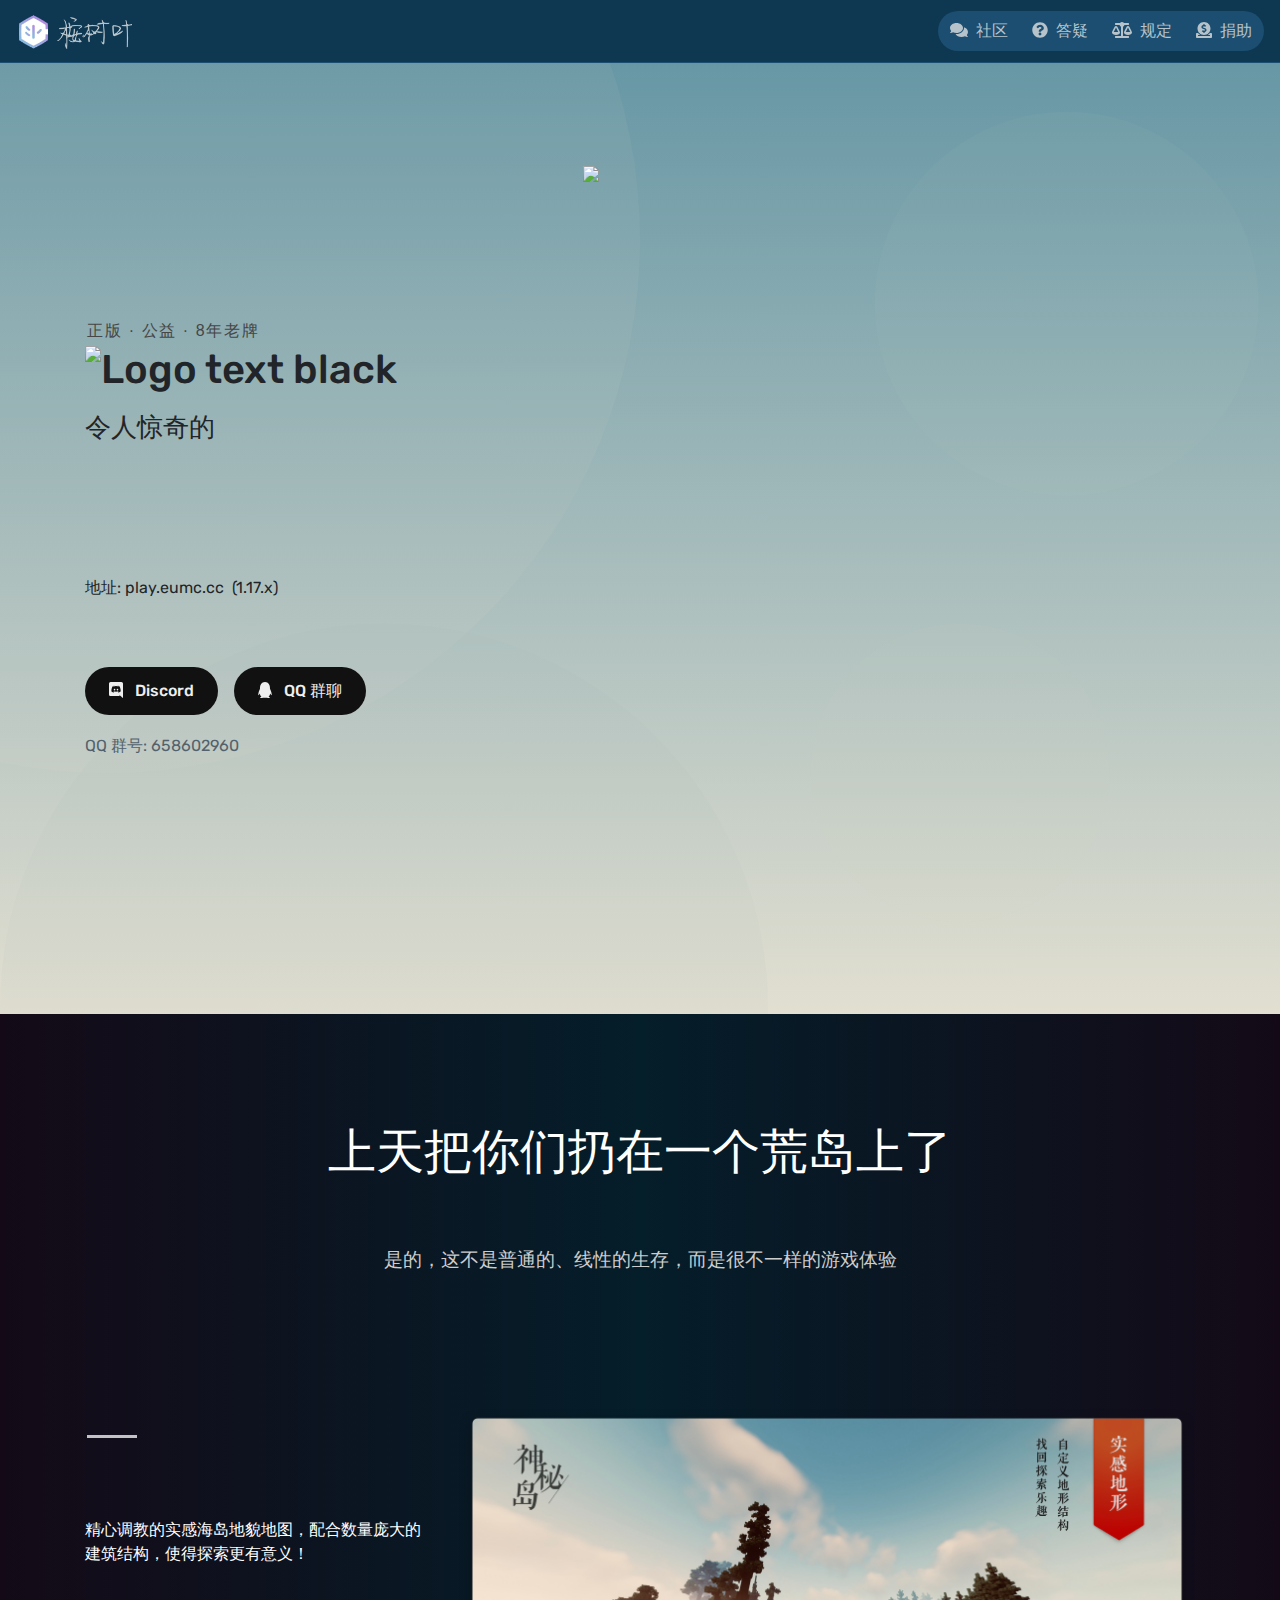
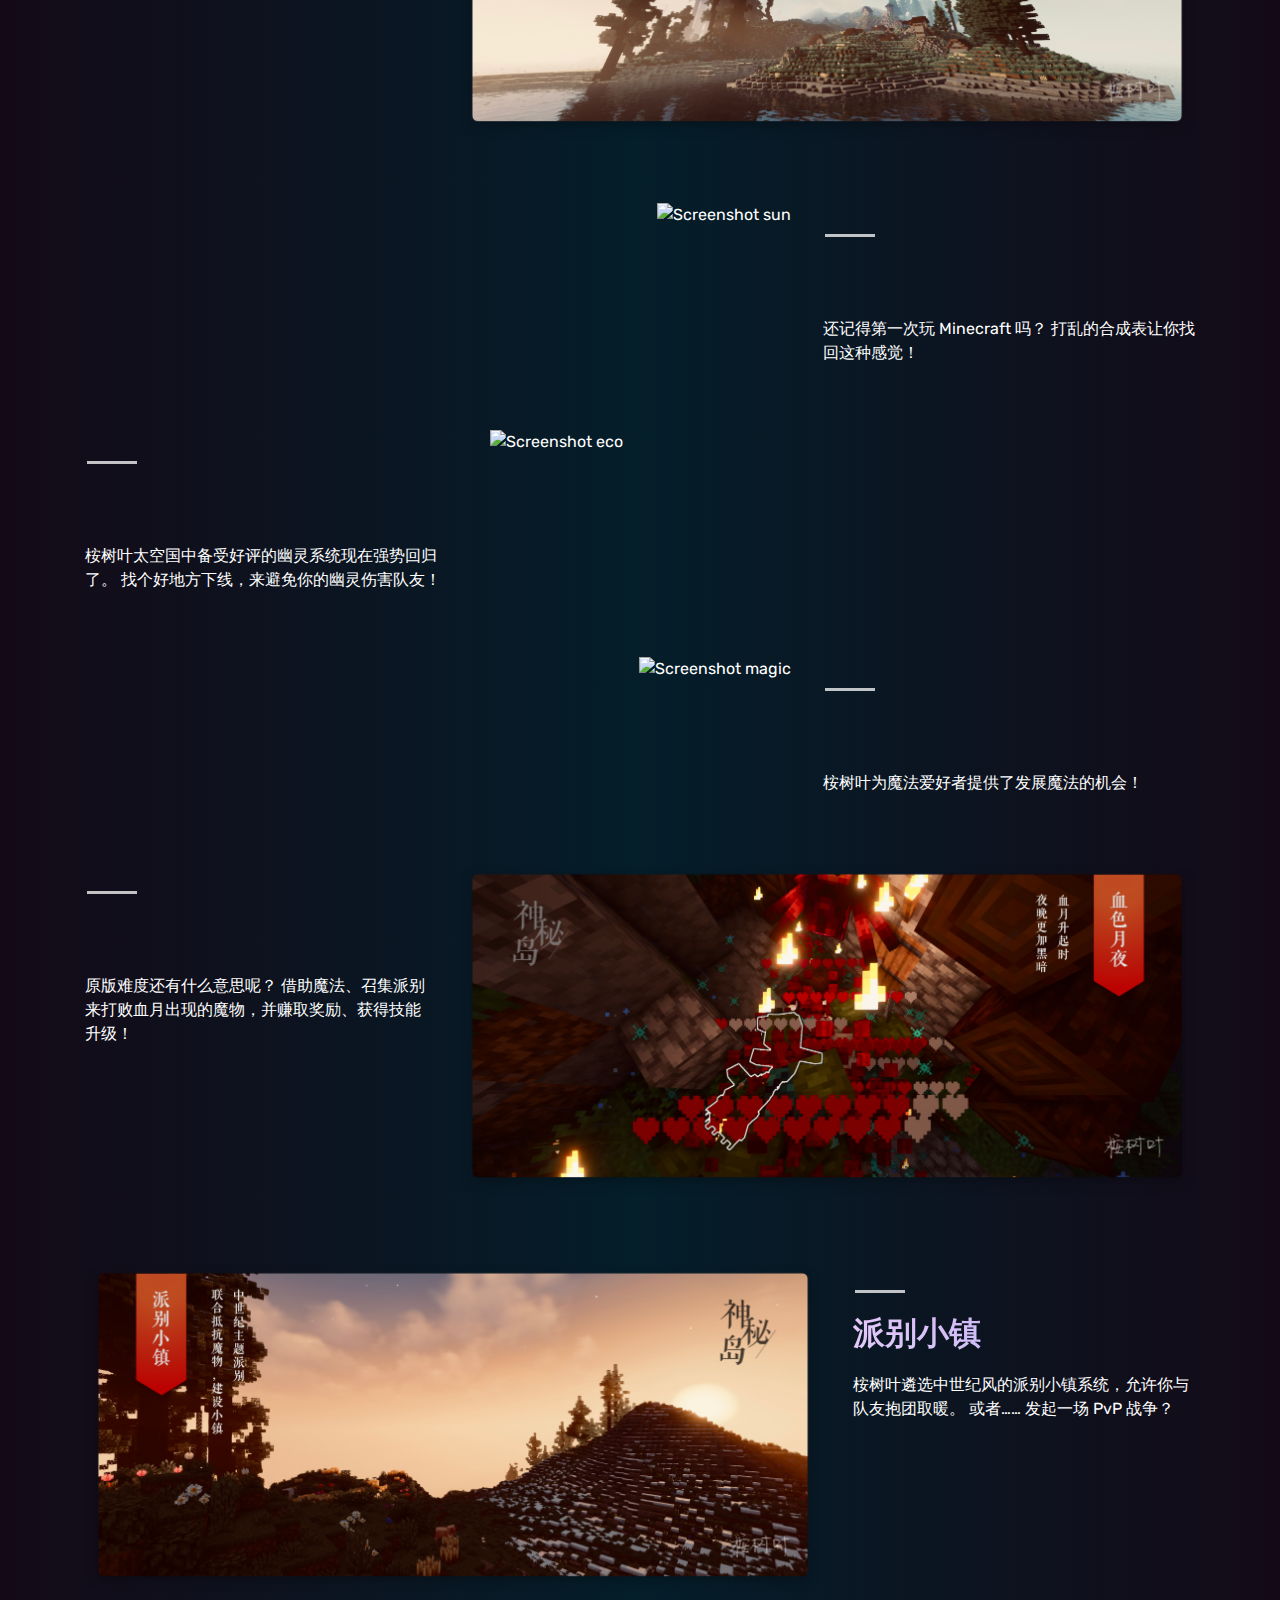
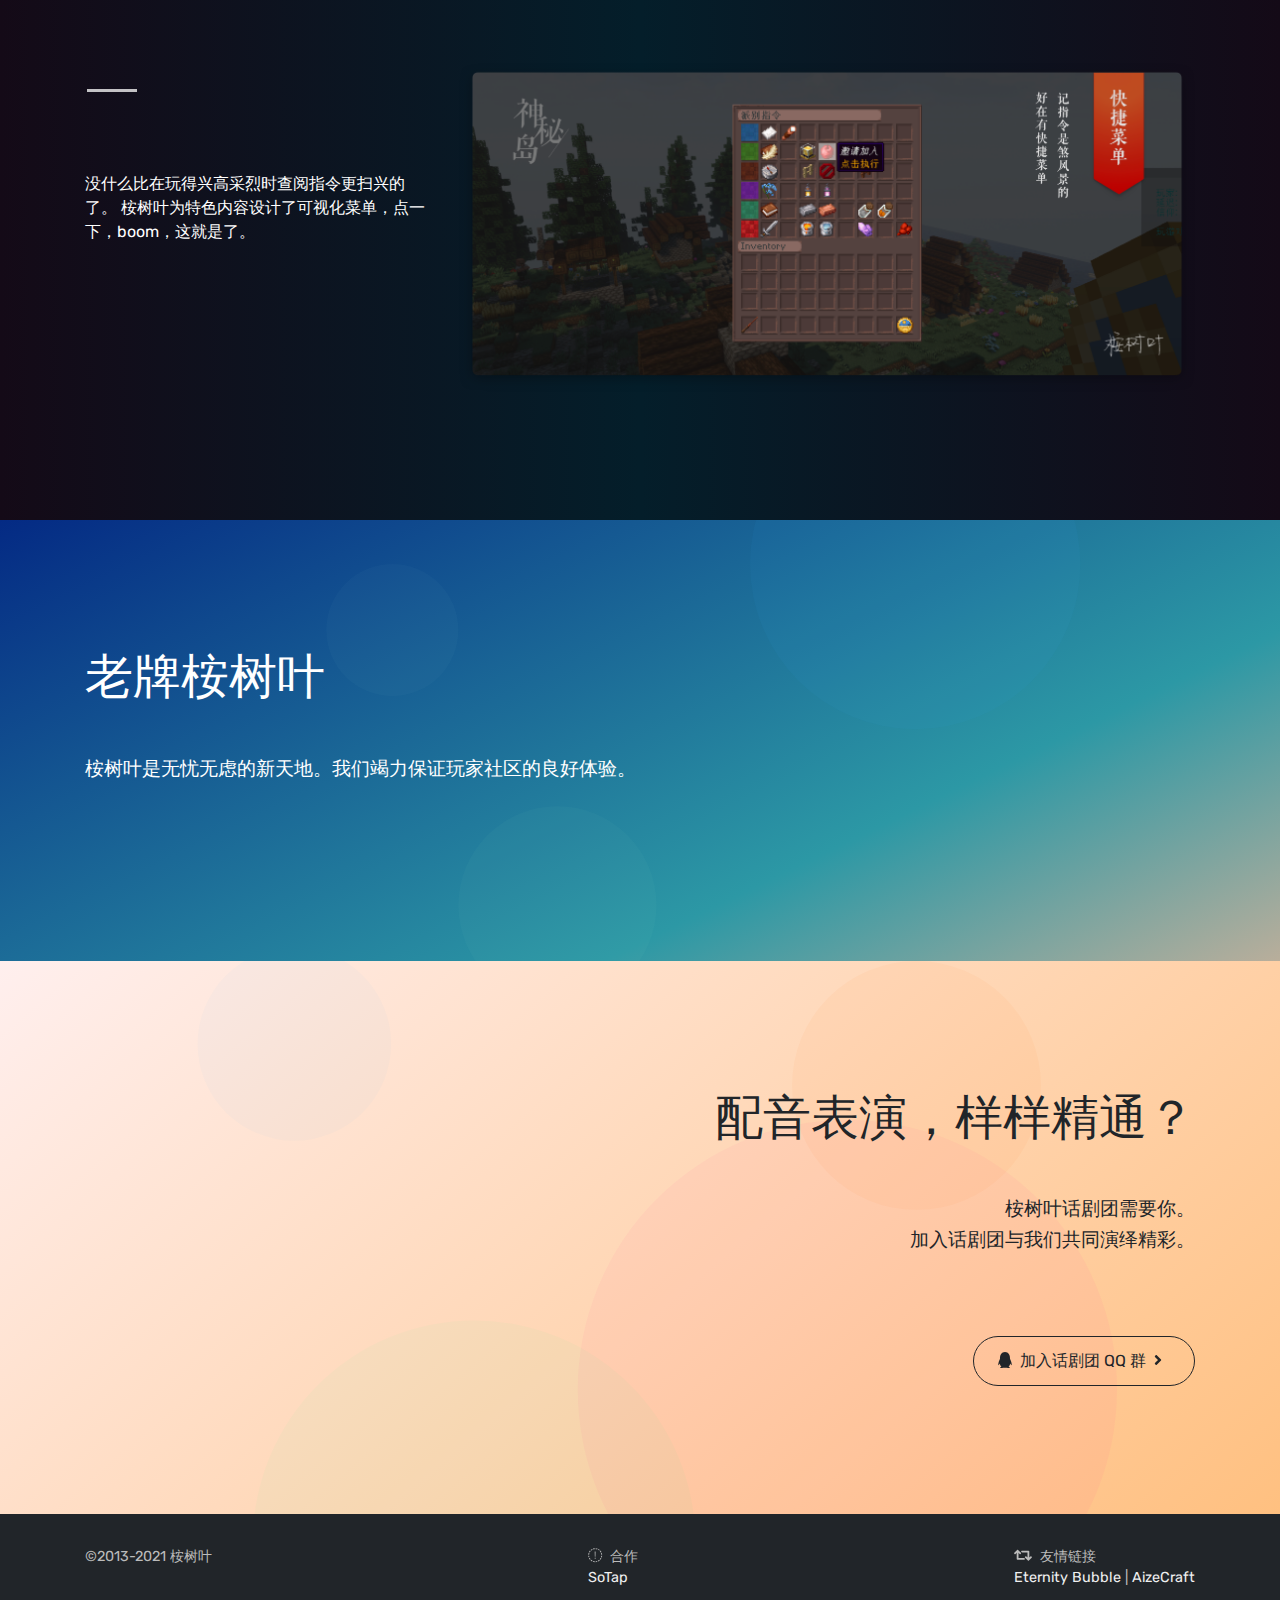
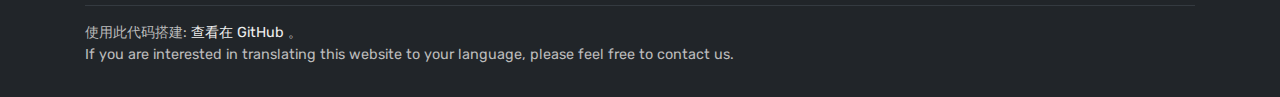
==== commit 9825d3da: "Update Y9S1" ====
--- a/index.html
+++ b/index.html
@@ -36,17 +36,20 @@
     <div id="main">
         <section class="title">
             <div class="background"><svg height="100%" viewBox="0 0 1200 800" width="100%">
-                    <circle cx="100" cy="120" fill="#ff4294" fill-opacity="0.05" r="500"></circle>
-                    <circle cx="900" cy="620" fill="#42b0ff" fill-opacity="0.05" r="140"></circle>
-                    <circle cx="360" cy="840" fill="#ff9142" fill-opacity="0.05" r="360"></circle>
-                    <circle cx="1000" cy="180" fill="#42ff91" fill-opacity="0.05" r="180"></circle>
+                    <circle cx="100" cy="120" fill="#F6E8D4" fill-opacity="0.05" r="500"></circle>
+                    <circle cx="900" cy="620" fill="#DBD3C8" fill-opacity="0.05" r="140"></circle>
+                    <circle cx="360" cy="840" fill="#9CB5B8" fill-opacity="0.05" r="360"></circle>
+                    <circle cx="1000" cy="180" fill="#CDD1C5" fill-opacity="0.05" r="180"></circle>
                 </svg></div>
             <div class="container position-relative">
-                <div class="sample-image"><img src="/images/tree_island.png" alt="图片仅供参考" /></div>
-                <div class="small-headline">正版 · 公益 · 8周年老牌</div>
+                <div class="sample-image"><img src="/images/map.png" /></div>
+                <div class="small-headline">正版 · 公益 · 8年老牌</div>
                 <h1><img src="/images/logo_text_black.png" width="22%" height="22%" alt="Logo text black" /></h1>
-                <p class="sub-headline">熟悉的<span class="subtitle">「地球」</span><br /><span class="subtitle2">城镇 · 环境 · 魔法
-                        · 科技</span></p>
+                <p class="sub-headline">令人惊奇的<span class="subtitle">「神秘岛」</span>
+                <br /><br />
+                <span class="subtitle2">实感地形 · 魔法世界 · 混乱合成</span><br /><span class="subtitle2">血色月夜 · 派别小镇</span></p>
+                <br />
+                <p>地址: play.eumc.cc&nbsp;&nbsp;(1.17.x)</p>
                 <div class="buttons"><a href="https://discord.gg/MwNkXA3"
                         class="dl-btn discord"><span class="fab fa-discord"></span>&nbsp;Discord</a><a
                         href="https://jq.qq.com/?_wv=1027&amp;k=5RVRE4h" class="dl-btn qq"><span
@@ -56,72 +59,83 @@
         </section>
         <section class="highlight highlight--feature">
             <div class="container">
-                <h2>从日出之地到日落之处</h2>
-                <p>这才是 MC</p>
+                <h2>上天把你们扔在一个荒岛上了</h2>
+                <p>是的，这不是普通的、线性的生存，而是很不一样的游戏体验</p>
                 <div class="highlight-features">
-                    <div class="item item--Pet reversed">
+                    <div class="item item--Terrain">
+                        <div class="left">
+                            <div class="decoration-line"></div>
+                            <div class="item-name bg-5">实感地形</div>
+                            <div class="item-desc">精心调教的实感海岛地貌地图，配合数量庞大的建筑结构，使得探索更有意义！</div>
+                        </div>
                         <div class="right">
-                            <div class="decoration-line"></div>
-                            <div class="item-name bg-5">城市&nbsp·&nbsp国家</div>
-                            <div class="item-desc">自动化机制加持，并且支持小镇间的互动</div>
-                        </div>
-                        <div class="left">
-                            <div class="item-img"><img src="/images/Screenshot_Township.png" width="800"
+                            <div class="item-img"><img src="/images/features/2.png" width="800"
                                     alt="Screenshot township" /></div>
                         </div>
                     </div>
-                    <div class="item item--TimeZone">
+                    <div class="item item--ChaosCrafting reversed">
+                        <div class="right">
+                            <div class="decoration-line"></div>
+                            <div class="item-name bg-1">混乱合成</div>
+                            <div class="item-desc">还记得第一次玩 Minecraft 吗？ 打乱的合成表让你找回这种感觉！</div>
+                        </div>
                         <div class="left">
-                            <div class="decoration-line"></div>
-                            <div class="item-name bg-1">数字地球</div>
-                            <div class="item-desc">1∶1000 拟真地球地形图，支持不同地区不同区时，且模拟了地球的矿物分布</div>
-                        </div>
-                        <div class="right">
-                            <div class="item-img"><img src="/images/Screenshot_Sun.png" width="800"
+                            <div class="item-img"><img src="/images/features/3.png" width="800"
                                     alt="Screenshot sun" /></div>
                         </div>
                     </div>
-                    <div class="item item--Eco reversed">
+                    <div class="item item--Ghost">
+                        <div class="left">
+                            <div class="decoration-line"></div>
+                            <div class="item-name bg-2">幽灵系统</div>
+                            <div class="item-desc">桉树叶太空国中备受好评的幽灵系统现在强势回归了。 找个好地方下线，来避免你的幽灵伤害队友！</div>
+                        </div>
                         <div class="right">
-                            <div class="decoration-line"></div>
-                            <div class="item-name bg-2">温室效应</div>
-                            <div class="item-desc">注意你的碳足迹，联合其他玩家共同维持全球碳平衡</div>
-                        </div>
-                        <div class="left">
-                            <div class="item-img"><img src="/images/Screenshot_Eco.png" width="800"
+                            <div class="item-img"><img src="/images/features/4.png" width="800"
                                     alt="Screenshot eco" /></div>
                         </div>
                     </div>
-                    <div class="item item--MagicSlimeFun">
-                        <div class="left">
+                    <div class="item item--Magic reversed">
+                        <div class="right">
                             <div class="decoration-line"></div>
                             <div class="item-name bg-4">魔法文明</div>
-                            <div class="item-desc">在 Slimefun 带来的科技发展之外，桉树叶同时为魔法爱好者提供了发展魔法的机会</div>
+                            <div class="item-desc">桉树叶为魔法爱好者提供了发展魔法的机会！</div>
                         </div>
-                        <div class="right">
-                            <div class="item-img"><img src="/images/Screenshot_Magic.png" width="800"
+                        <div class="left">
+                            <div class="item-img"><img src="/images/features/5.png" width="800"
                                     alt="Screenshot magic" /></div>
                         </div>
                     </div>
-                    <div class="item item--Railway reversed">
+                    <div class="item item--BloodMoon">
+                        <div class="left">
+                            <div class="decoration-line"></div>
+                            <div class="item-name bg-3">血色月夜</div>
+                            <div class="item-desc">原版难度还有什么意思呢？ 借助魔法、召集派别来打败血月出现的魔物，并赚取奖励、获得技能升级！</div>
+                        </div>
                         <div class="right">
-                            <div class="decoration-line"></div>
-                            <div class="item-name bg-3">铁路增强</div>
-                            <div class="item-desc">发展铁路网，连结五湖四海</div>
-                        </div>
-                        <div class="left">
-                            <div class="item-img"><img src="/images/Screenshot_Railway.png" width="800"
+                            <div class="item-img"><img src="/images/features/6.png" width="800"
                                     alt="Screenshot railway" /></div>
                         </div>
                     </div>
-                    <div class="item item--Builder">
+                    <div class="item item--Faction reversed">
+                        <div class="right">
+                            <div class="decoration-line"></div>
+                            <div class="item-name bg-7">派别小镇</div>
+                            <div class="item-desc">桉树叶遴选中世纪风的派别小镇系统，允许你与队友抱团取暖。 或者…… 发起一场 PvP 战争？</div>
+                        </div>
+                        <div class="left">
+                            <div class="item-img"><img src="/images/features/7.png" width="800"
+                                    alt="Screenshot moreitems" /></div>
+                        </div>
+                    </div>
+                    <div class="item item--Menu">
                         <div class="left">
                             <div class="decoration-line"></div>
-                            <div class="item-name bg-7">更多物品</div>
-                            <div class="item-desc">无需 mod 也可使用大量新增物品，用家具点缀你的小屋</div>
+                            <div class="item-name bg-1">快捷菜单</div>
+                            <div class="item-desc">没什么比在玩得兴高采烈时查阅指令更扫兴的了。 桉树叶为特色内容设计了可视化菜单，点一下，boom，这就是了。</div>
                         </div>
                         <div class="right">
-                            <div class="item-img"><img src="/images/Screenshot_MoreItems.png" width="800"
+                            <div class="item-img"><img src="/images/features/8.png" width="800"
                                     alt="Screenshot moreitems" /></div>
                         </div>
                     </div>
@@ -136,7 +150,7 @@
                 </svg></div>
             <div class="container">
                 <div class="content">
-                    <h2>起初，&nbsp;&nbsp;神创造天地</h2>
+                    <h2>老牌桉树叶</h2>
                     <p>桉树叶是无忧无虑的新天地。我们竭力保证玩家社区的良好体验。</p>
                 </div>
             </div>
@@ -160,13 +174,12 @@
         <footer>
             <div class="container">
                 <div class="contact mb-2 d-flex justify-content-between">
-                    <div class="left"><span>&copy;2013-2020 桉树叶</span></div>
+                    <div class="left"><span>&copy;2013-2021 桉树叶</span></div>
                     <div class="middle"><span class="far fa-handshake"></span><span>合作</span><br /><a
                             href="https://sotap.org/">SoTap</a></div>
                     <div class="right"><span class="fas fa-retweet"></span><span>友情链接</span><br /><a
-                            href="https://mcebs.cc/">Eternity Bubble</a>&nbsp|&nbsp<a
-                            href="https://www.aizecraft.cn/">AizeCraft</a><br /><a
-                            href="http://minecarl.cn/">MineCarl</a></div>
+                            href="https://mcebs.net/">Eternity Bubble</a>&nbsp|&nbsp<a
+                            href="https://www.aizecraft.cn/">AizeCraft</a></div>
                 </div>
                 <hr />
                 <div class="source">使用此代码搭建:&nbsp;<a href="https://github.com/iina/iina-website">查看在 GitHub</a>&nbsp。
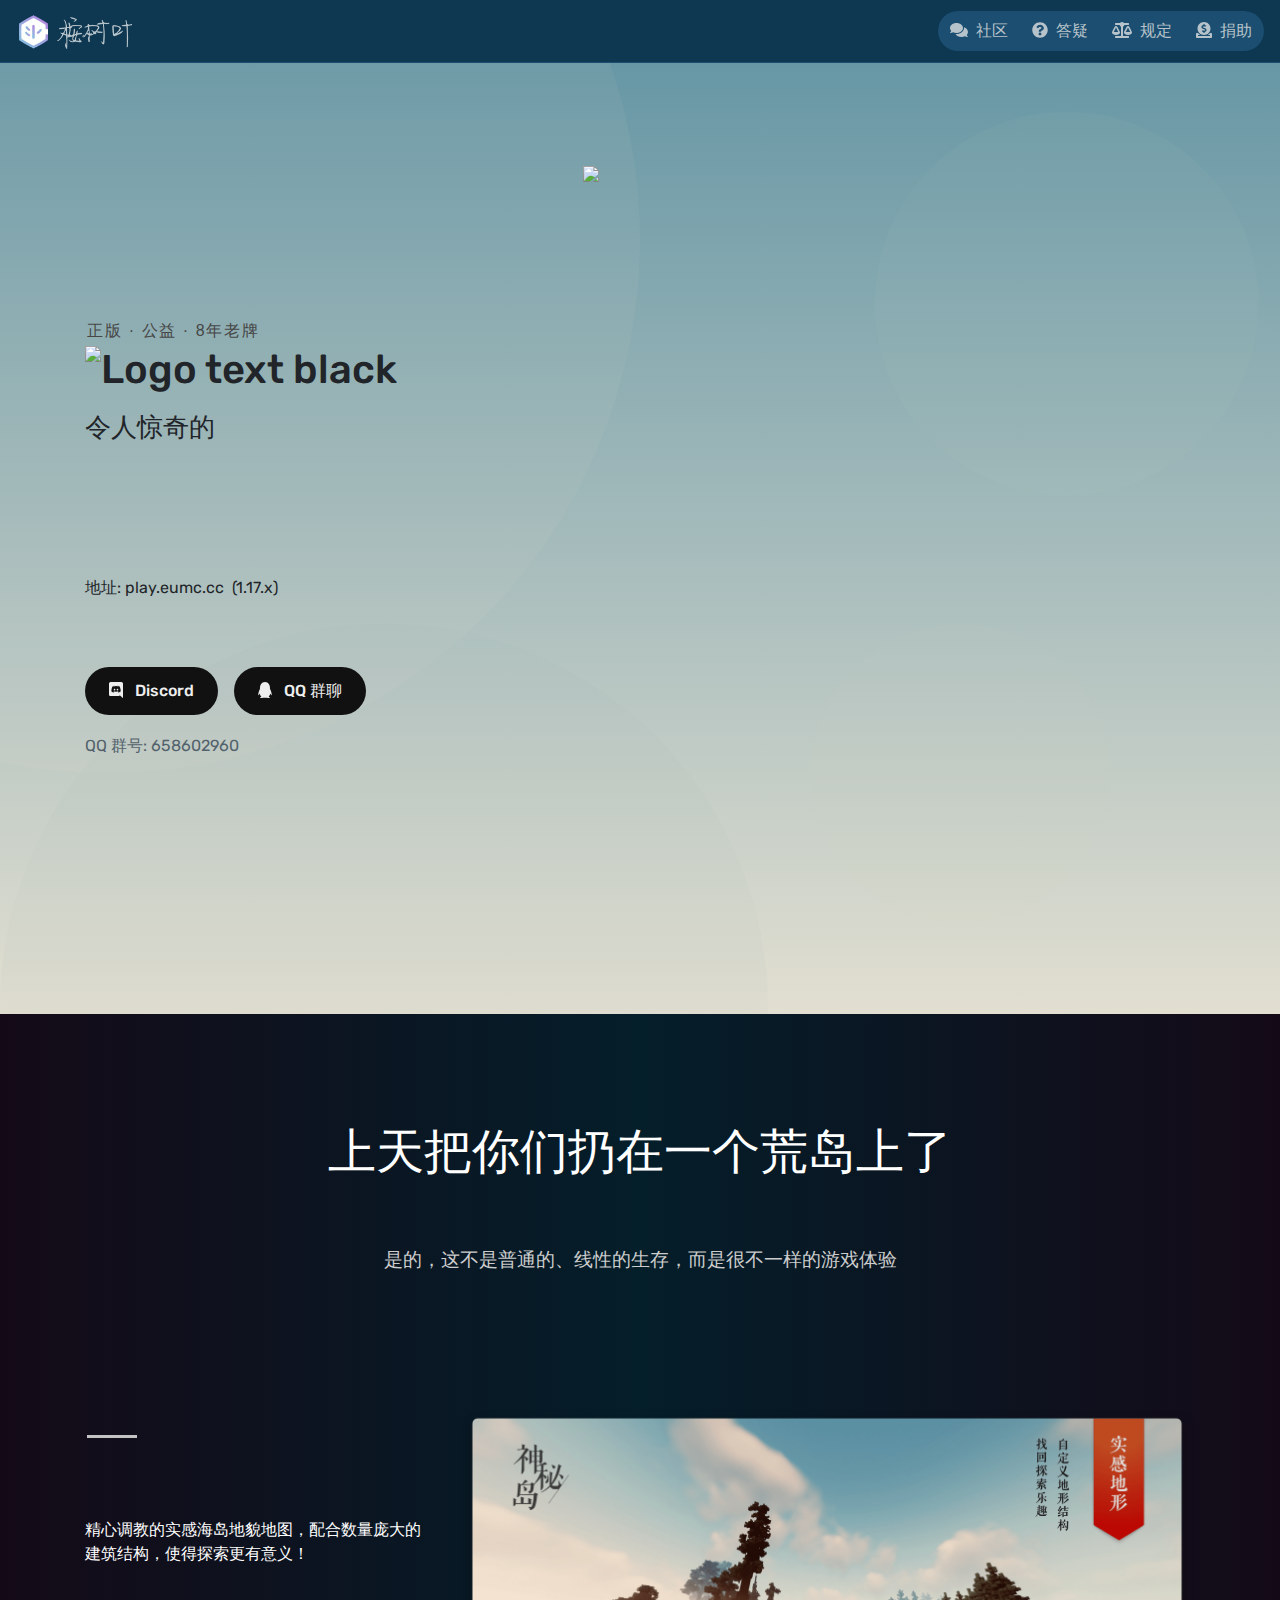
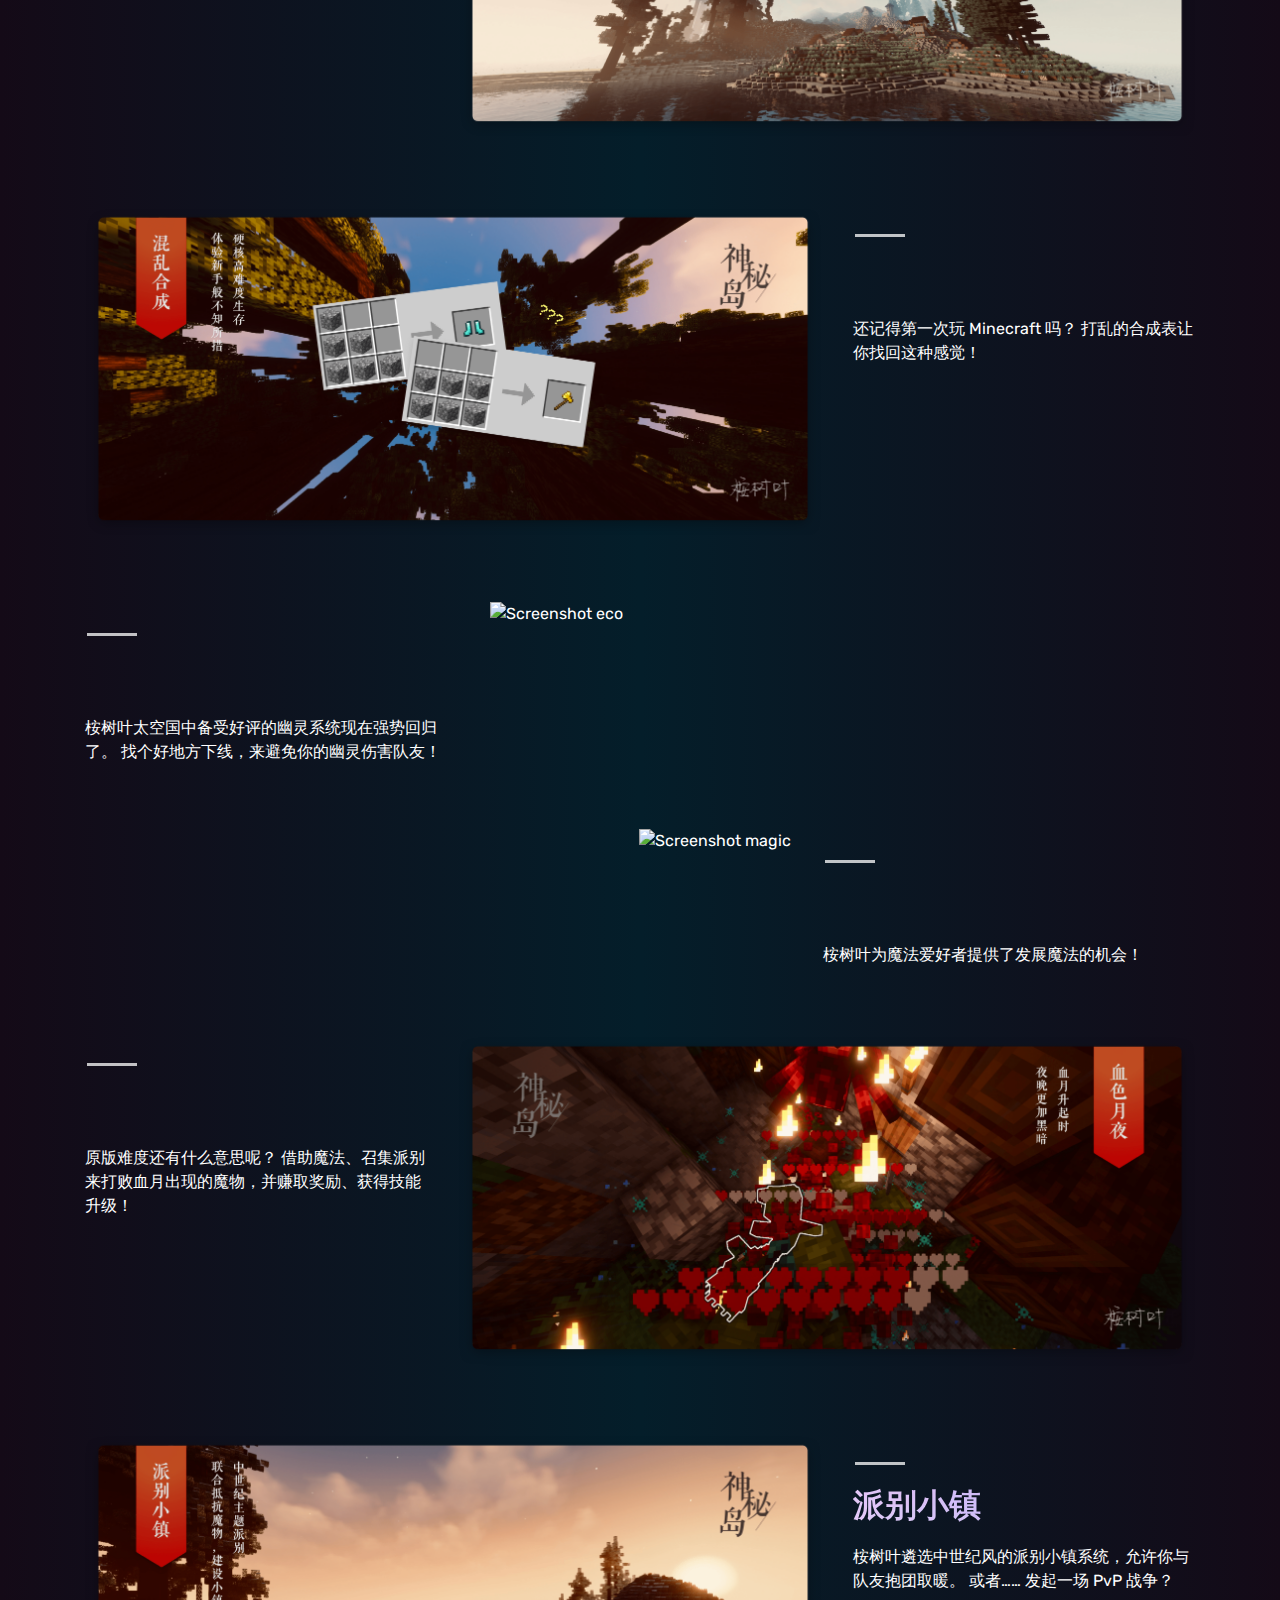
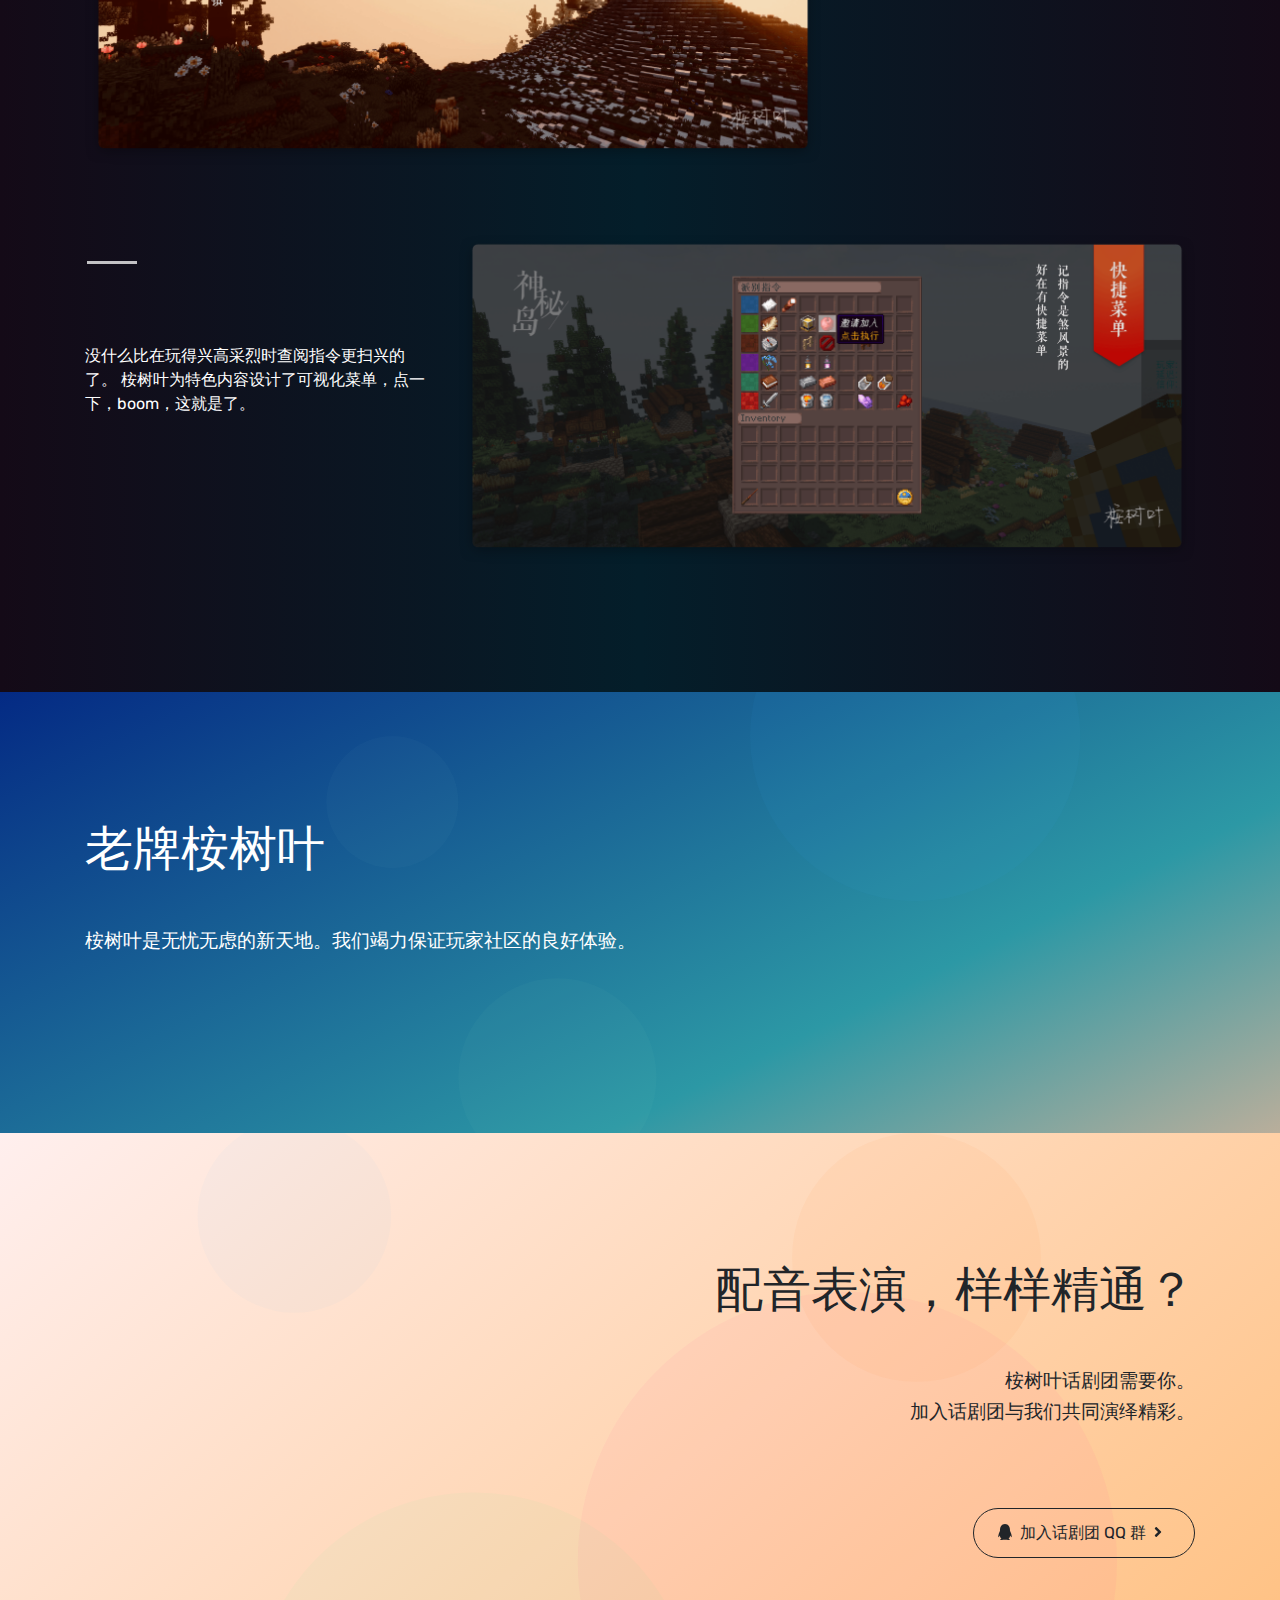
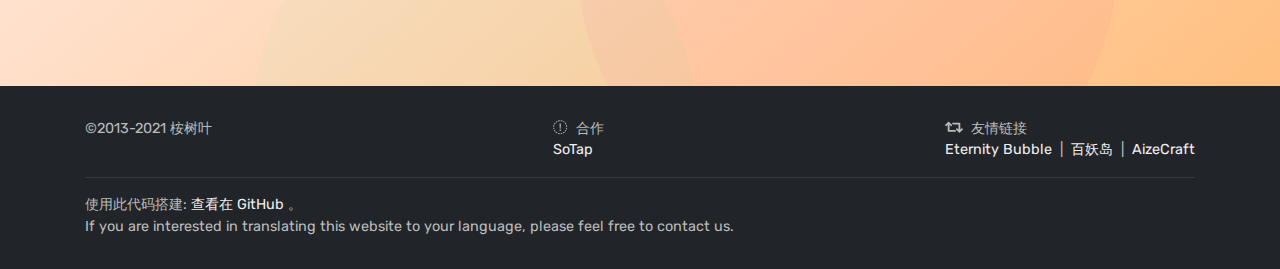
==== commit 0d0d1ae0: "Update footer" ====
--- a/index.html
+++ b/index.html
@@ -177,9 +177,13 @@
                     <div class="left"><span>&copy;2013-2021 桉树叶</span></div>
                     <div class="middle"><span class="far fa-handshake"></span><span>合作</span><br /><a
                             href="https://sotap.org/">SoTap</a></div>
-                    <div class="right"><span class="fas fa-retweet"></span><span>友情链接</span><br /><a
-                            href="https://mcebs.net/">Eternity Bubble</a>&nbsp|&nbsp<a
-                            href="https://www.aizecraft.cn/">AizeCraft</a></div>
+                    <div class="right"><span class="fas fa-retweet"></span><span>友情链接</span><br />
+                        <a href="https://mcebs.net/">Eternity Bubble</a>
+                        &nbsp|&nbsp
+                        <a href="https://www.baiyaodao.com">百妖岛</a>
+                        &nbsp|&nbsp
+                        <a href="https://www.aizecraft.cn/">AizeCraft</a>
+                    </div>
                 </div>
                 <hr />
                 <div class="source">使用此代码搭建:&nbsp;<a href="https://github.com/iina/iina-website">查看在 GitHub</a>&nbsp。
